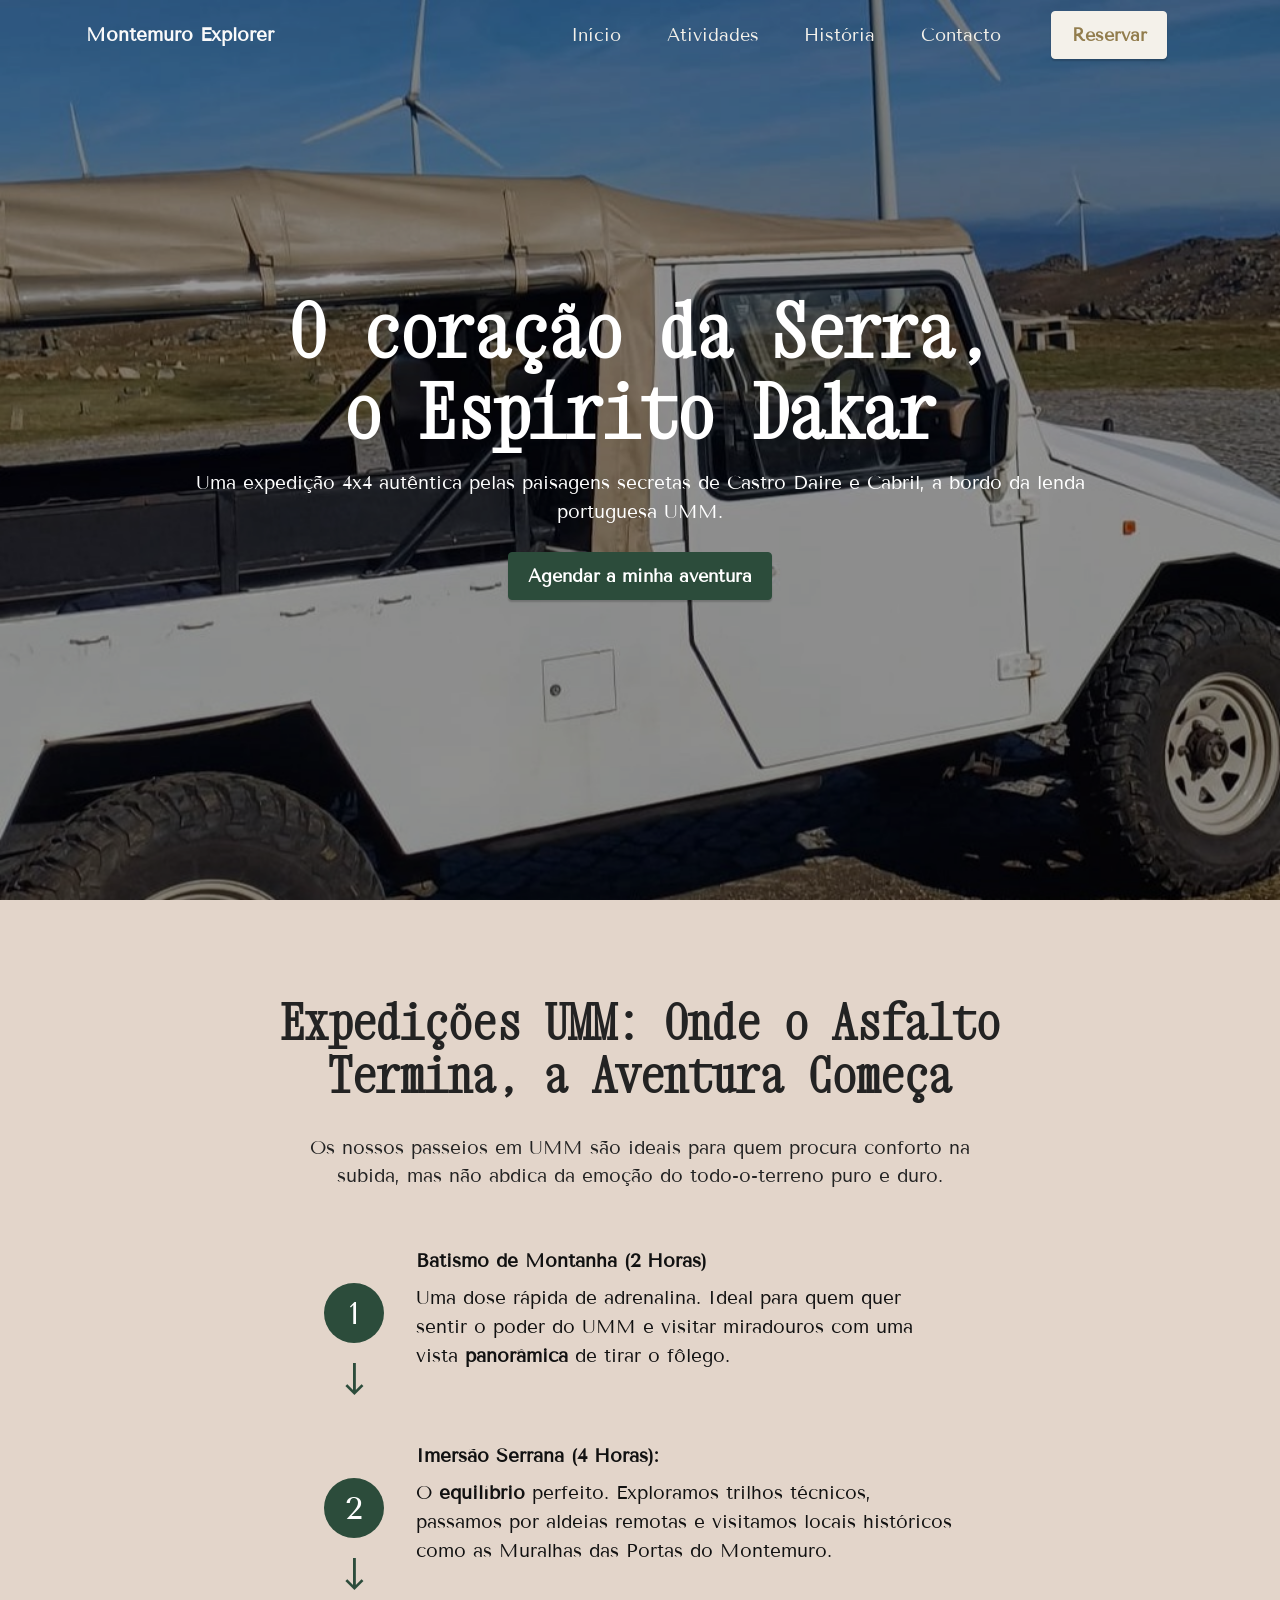
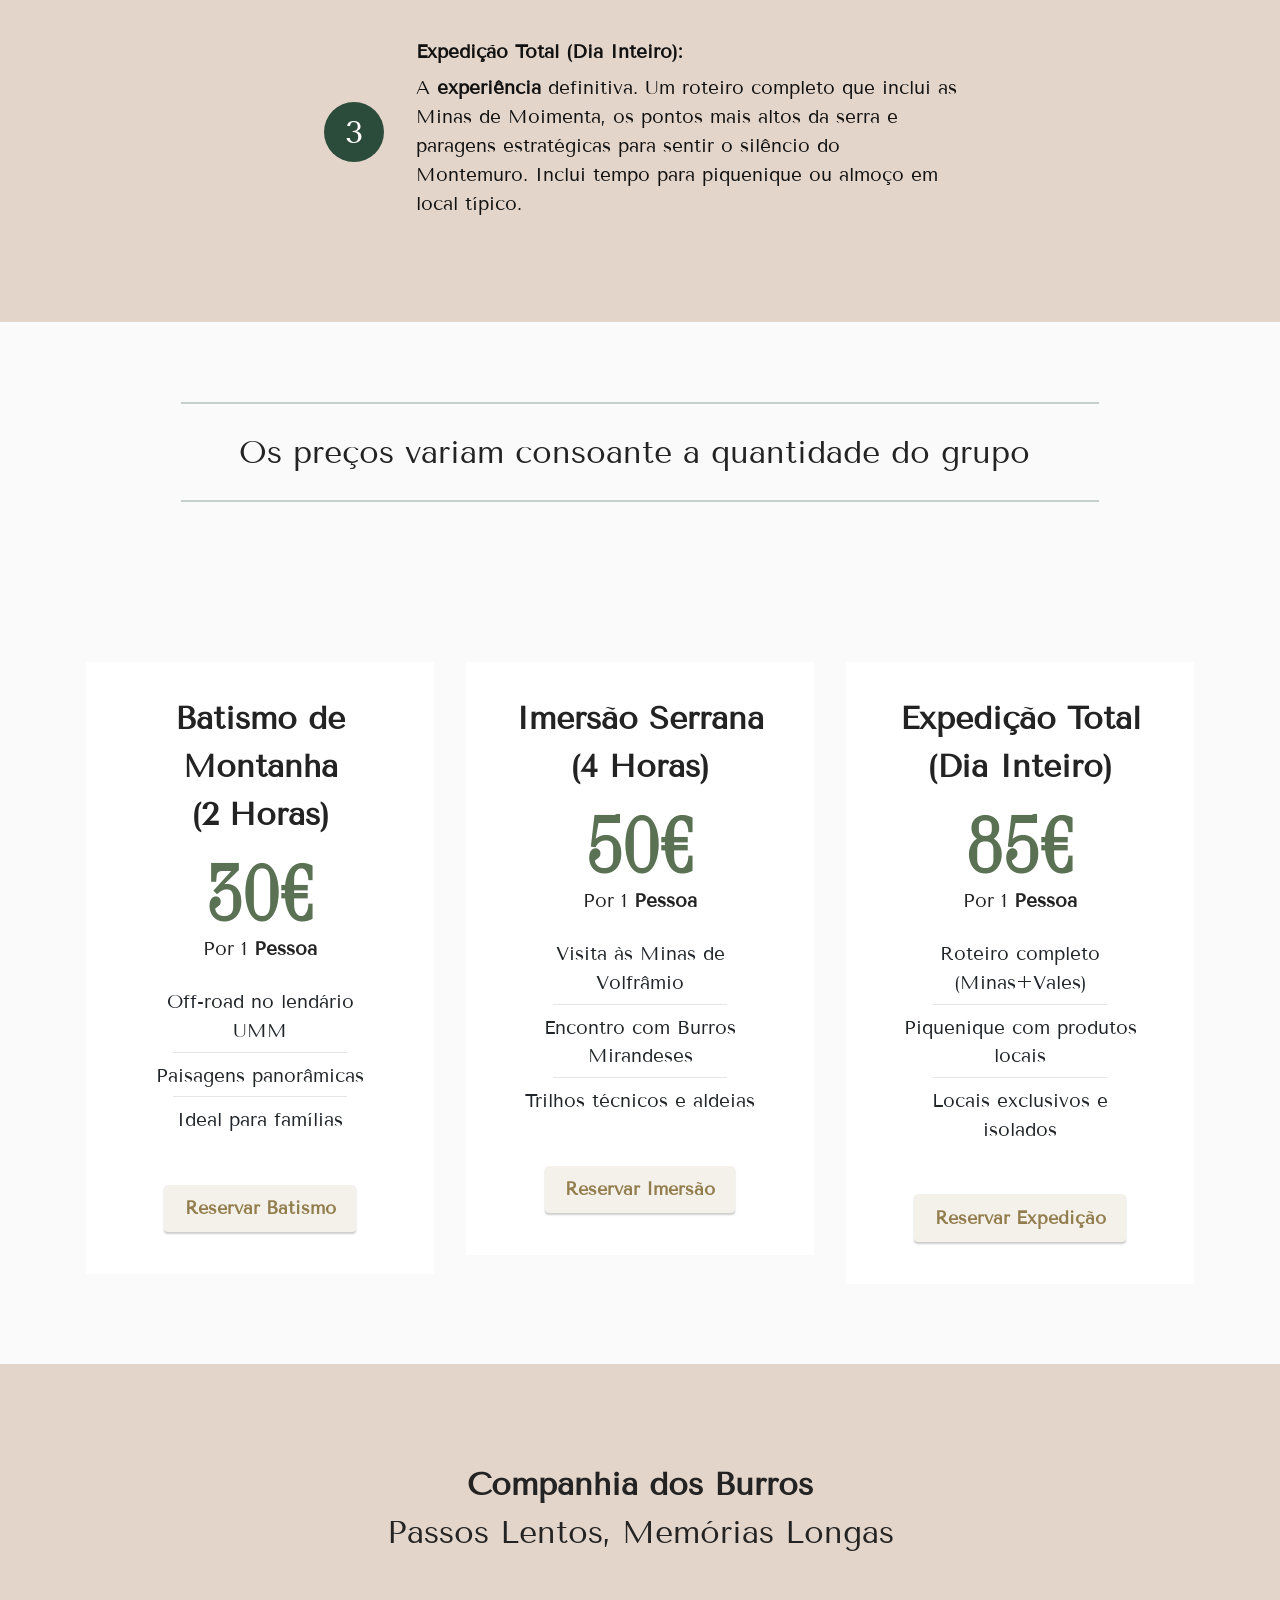
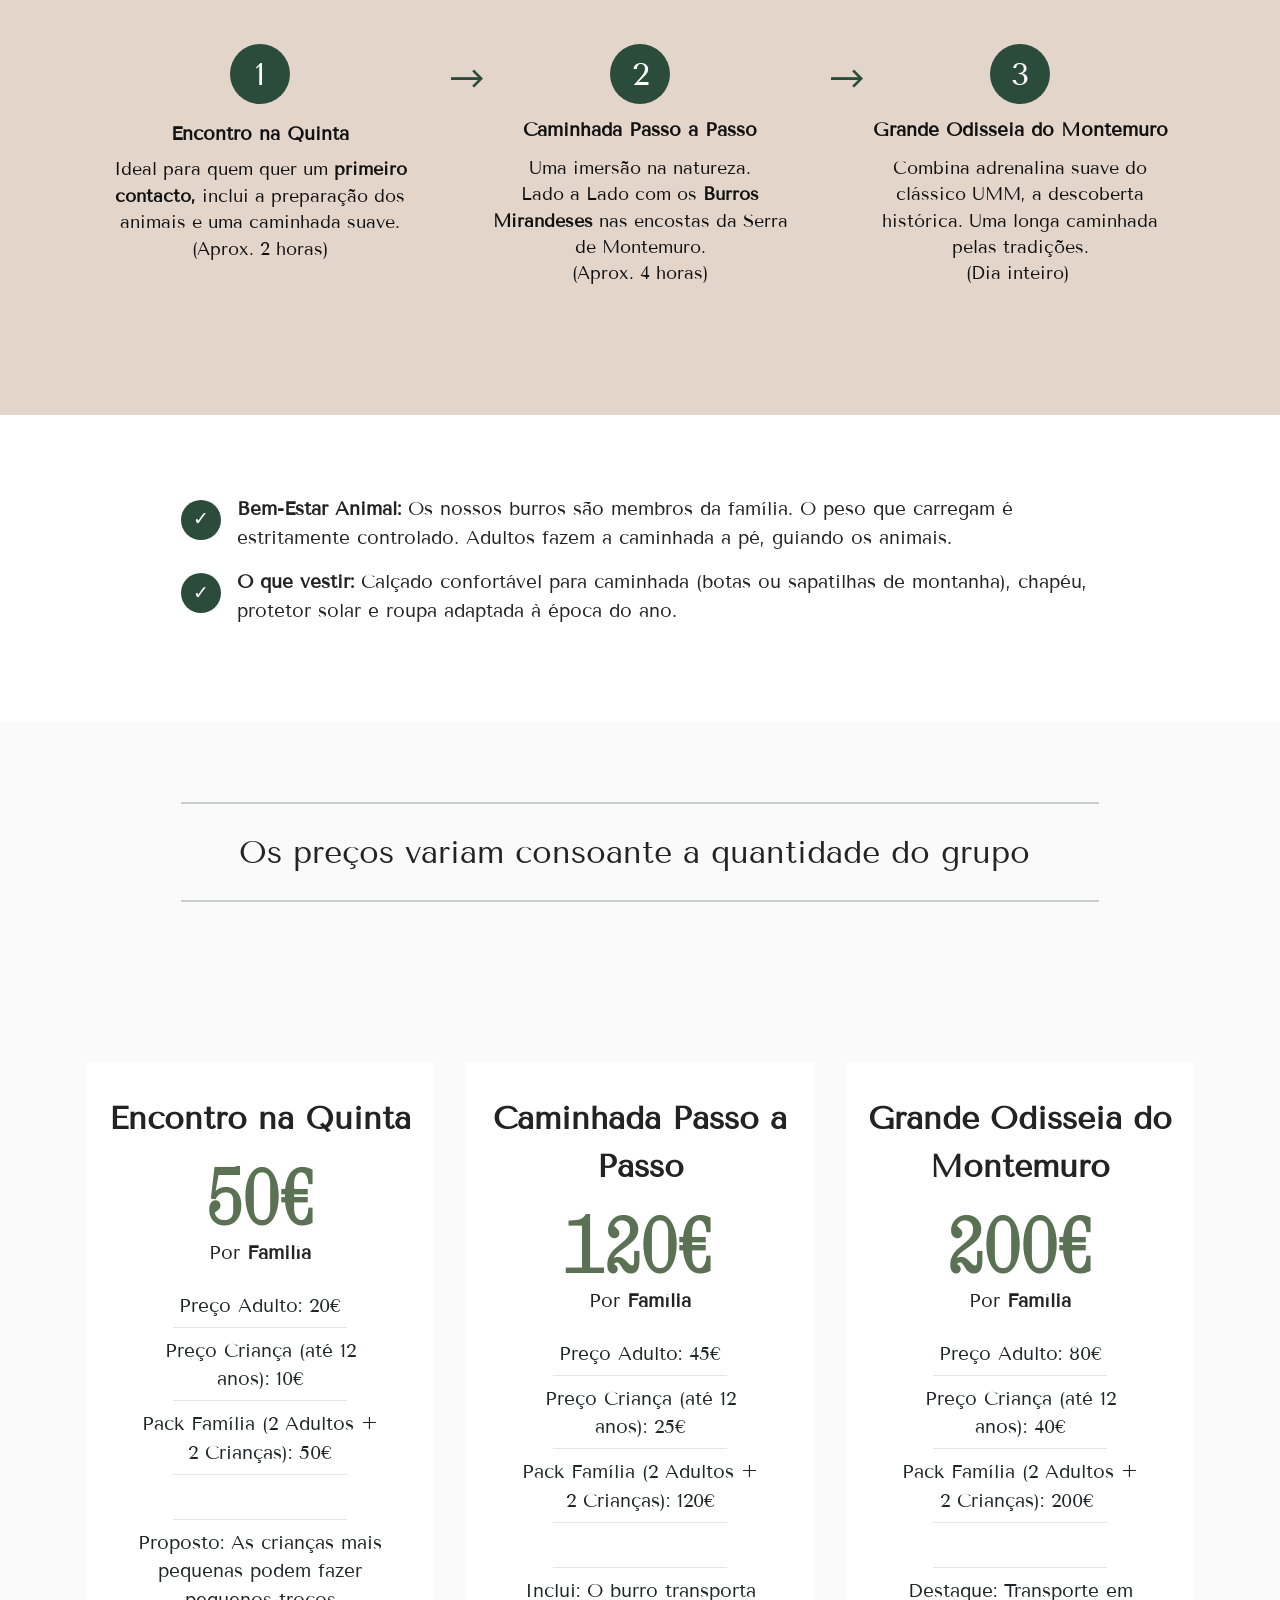
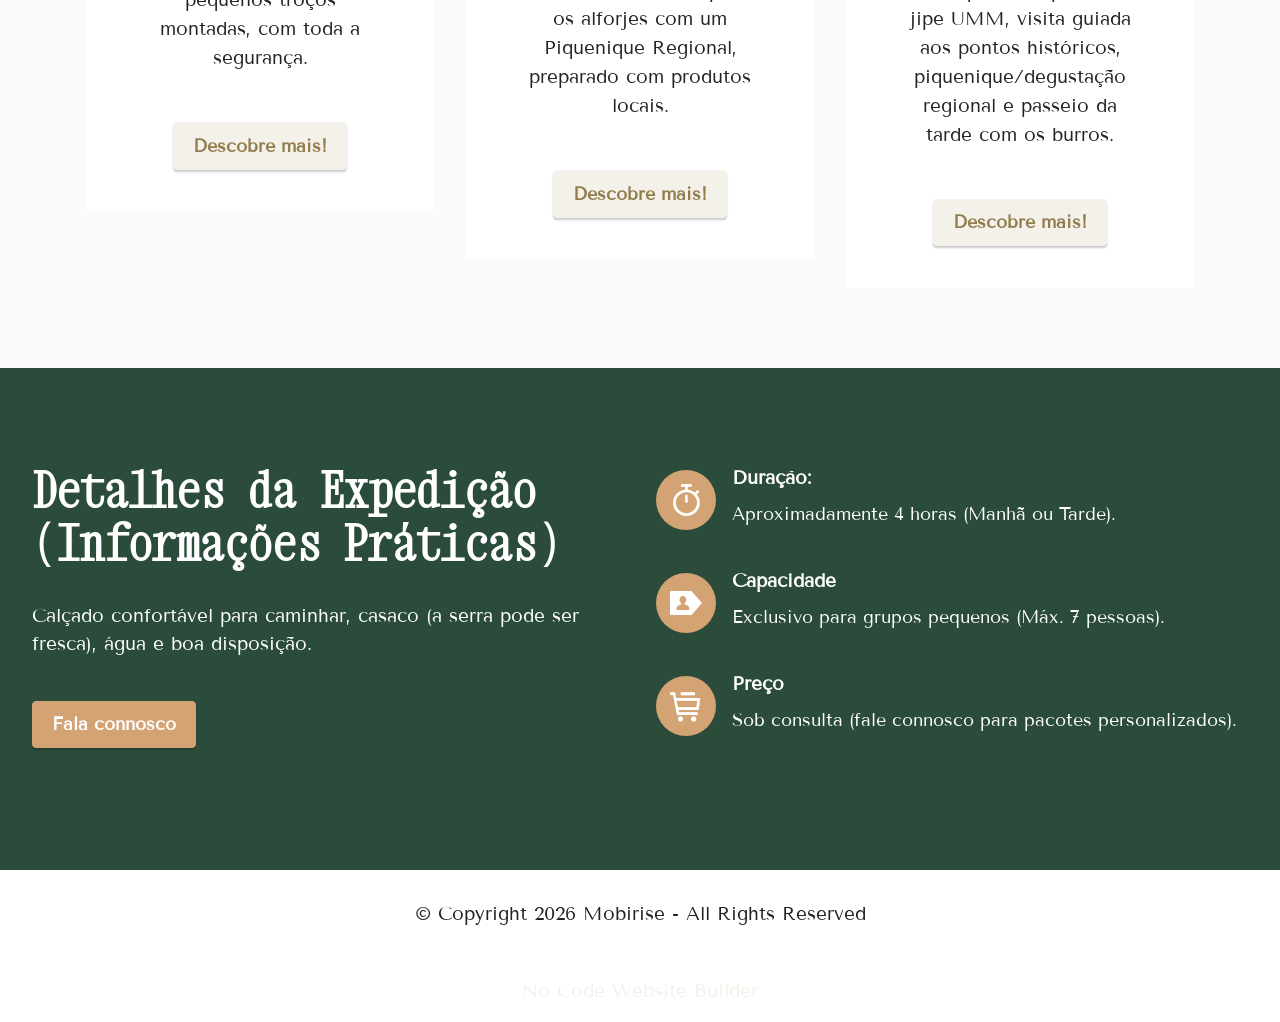
==== Atividades.html @ c0d43f0b "Add files via upload" ====
<!DOCTYPE html>
<html  >
<head>
  <!-- Site made with Mobirise Website Builder v6.1.12, https://mobirise.com -->
  <meta charset="UTF-8">
  <meta http-equiv="X-UA-Compatible" content="IE=edge">
  <meta name="generator" content="Mobirise v6.1.12, mobirise.com">
  <meta name="viewport" content="width=device-width, initial-scale=1, minimum-scale=1">
  <link rel="shortcut icon" href="assets/images/design20sem20nome201-96x96.png" type="image/x-icon">
  <meta name="description" content="">
  
  
  <title>Atividades</title>
  <link rel="stylesheet" href="assets/web/assets/mobirise-icons2/mobirise2.css">
  <link rel="stylesheet" href="assets/bootstrap/css/bootstrap.min.css">
  <link rel="stylesheet" href="assets/parallax/jarallax.css">
  <link rel="stylesheet" href="assets/dropdown/css/style.css">
  <link rel="stylesheet" href="assets/socicon/css/styles.css">
  <link rel="stylesheet" href="assets/theme/css/style.css">
  <link rel="preload" href="https://fonts.googleapis.com/css?family=Xanh+Mono:400,400i&display=swap" as="style" onload="this.onload=null;this.rel='stylesheet'">
  <noscript><link rel="stylesheet" href="https://fonts.googleapis.com/css?family=Xanh+Mono:400,400i&display=swap"></noscript>
  <link rel="preload" href="https://fonts.googleapis.com/css?family=Tenor+Sans:400&display=swap" as="style" onload="this.onload=null;this.rel='stylesheet'">
  <noscript><link rel="stylesheet" href="https://fonts.googleapis.com/css?family=Tenor+Sans:400&display=swap"></noscript>
  <link rel="preload" as="style" href="assets/mobirise/css/mbr-additional.css?v=WEpkL7"><link rel="stylesheet" href="assets/mobirise/css/mbr-additional.css?v=WEpkL7" type="text/css">

  
  
  
</head>
<body>
  
  <section data-bs-version="5.1" class="menu menu2 cid-vcQi6rrc1T" once="menu" id="menu2-c">
    
    <nav class="navbar navbar-dropdown navbar-expand-lg">
        <div class="container">
            <div class="navbar-brand">
                
                <span class="navbar-caption-wrap"><a class="navbar-caption text-white display-7" href="https://mobiri.se">Montemuro Explorer</a></span>
            </div>
            <button class="navbar-toggler" type="button" data-toggle="collapse" data-bs-toggle="collapse" data-target="#navbarSupportedContent" data-bs-target="#navbarSupportedContent" aria-controls="navbarNavAltMarkup" aria-expanded="false" aria-label="Toggle navigation">
                <div class="hamburger">
                    <span></span>
                    <span></span>
                    <span></span>
                    <span></span>
                </div>
            </button>
            <div class="collapse navbar-collapse" id="navbarSupportedContent">
                <ul class="navbar-nav nav-dropdown" data-app-modern-menu="true"><li class="nav-item"><a class="nav-link link text-primary display-4" href="Inicio.html">Início</a></li>
                    <li class="nav-item"><a class="nav-link link text-primary display-4" href="Atividades.html">Atividades</a></li>
                    <li class="nav-item"><a class="nav-link link text-primary display-4" href="Historia.html">História</a>
                    </li><li class="nav-item"><a class="nav-link link text-primary display-4" href="Contactos.html">Contacto</a></li></ul>
                
                <div class="navbar-buttons mbr-section-btn"><a class="btn btn-primary display-4" href="https://wa.me/351966424988">Reservar</a></div>
            </div>
        </div>
    </nav>
</section>

<section data-bs-version="5.1" class="header9 cid-vcQi6rNlke mbr-fullscreen mbr-parallax-background" id="header9-d">

    

    <div class="mbr-overlay" style="opacity: 0.4; background-color: rgb(0, 0, 0);"></div>

    <div class="text-center container-fluid">
        <div class="row justify-content-center">
            <div class="col-md-12 col-lg-9">
                <h1 class="mbr-section-title mbr-fonts-style mb-3 display-1"><strong>O coração da Serra, </strong><br><strong>o Espírito Dakar</strong></h1>
                <p class="mbr-text mbr-fonts-style display-7">
                    Uma expedição 4x4 autêntica pelas paisagens secretas de Castro Daire e Cabril, a bordo da lenda portuguesa UMM.</p>
                <div class="mbr-section-btn mt-3"><a class="btn btn-secondary display-4" href="https://wa.me/351966424988">Agendar a minha aventura</a></div>
            </div>
        </div>
    </div>
</section>

<section data-bs-version="5.1" class="features20 cid-vcQrCHiAGo" id="features20-10">

    

    
    
    <div class="container">
        <div class="row justify-content-center">
            <div class="col-md-12 col-lg-8">
                <div class="card-wrapper pb-4">
                    <div class="card-box align-center">
                        <h4 class="card-title mbr-fonts-style mb-4 display-2"><strong>Expedições UMM: Onde o Asfalto Termina, a Aventura Começa</strong></h4>
                        <p class="mbr-text mbr-fonts-style mb-4 display-7">
                            Os nossos passeios em UMM são ideais para quem procura conforto na subida, mas não abdica da emoção do todo-o-terreno puro e duro.</p>
                        
                    </div>
                </div>
            </div>
            <div class="col-12 col-md-7">
                <div class="item mbr-flex">
                    <div class="icon-box">
                        <span class="step-number mbr-fonts-style display-5">1</span>
                    </div>
                    <div class="text-box">
                        <h4 class="icon-title card-title mbr-black mbr-fonts-style display-7"><strong>Batismo de Montanha (2 Horas)</strong></h4>
                        <h5 class="icon-text mbr-black mbr-fonts-style display-7">Uma dose rápida de adrenalina. Ideal para quem quer sentir o poder do UMM e visitar miradouros com uma vista <strong>panorâmica </strong>de tirar o fôlego.</h5>
                    </div>
                </div>
                <div class="item mbr-flex">
                    <div class="icon-box">
                        <span class="step-number mbr-fonts-style display-5">2</span>
                    </div>
                    <div class="text-box">
                        <h4 class="icon-title card-title mbr-black mbr-fonts-style display-7"><strong>Imersão Serrana (4 Horas):</strong></h4>
                        <h5 class="icon-text mbr-black mbr-fonts-style display-7">O <strong>equilíbrio </strong>perfeito. Exploramos trilhos técnicos, passamos por aldeias remotas e visitamos locais históricos como as Muralhas das Portas do Montemuro.</h5>
                    </div>
                </div>
                <div class="item mbr-flex last">
                    <div class="icon-box">
                        <span class="step-number mbr-fonts-style display-5">3</span>
                    </div>
                    <div class="text-box">
                        <h4 class="icon-title card-title mbr-black mbr-fonts-style display-7"><strong>Expedição Total (Dia Inteiro):</strong></h4>
                        <h5 class="icon-text mbr-black mbr-fonts-style display-7">A <strong>experiência </strong>definitiva. Um roteiro completo que inclui as Minas de Moimenta, os pontos mais altos da serra e paragens estratégicas para sentir o silêncio do Montemuro. Inclui tempo para piquenique ou almoço em local típico.</h5>
                    </div>
                </div>
                
                
                
                
                
                
                
            </div>
        </div>
    </div>
</section>

<section data-bs-version="5.1" class="content6 cid-vcQuMvfE8l" id="content6-12">
    
    <div class="container">
        <div class="row justify-content-center">
            <div class="col-md-12 col-lg-10">
                <hr class="line">
                <p class="mbr-text align-center mbr-fonts-style my-4 display-5">Os preços variam consoante a quantidade do grupo&nbsp;<em><br></em></p>
                <hr class="line">
            </div>
        </div>
    </div>
</section>

<section data-bs-version="5.1" class="pricing2 cid-vcQtbp3xJG" id="pricing2-11">
    

    
    
    <div class="container">
        <div class="row justify-content-center">
            <div class="col-12 col-md-6 align-center col-lg-4">
                <div class="plan">
                    <div class="plan-header">
                        <h6 class="plan-title mbr-fonts-style mb-3 display-5"><strong>Batismo de Montanha </strong><br><strong>(2 Horas)</strong></h6>
                        <div class="plan-price">
                            <p class="price mbr-fonts-style m-0 display-1"><strong>30€</strong><br></p>
                            <p class="price-term mbr-fonts-style mb-3 display-7">Por 1&nbsp;<strong>Pessoa</strong></p>
                        </div>
                    </div>
                    <div class="plan-body">
                        <div class="plan-list mb-4">
                            <ul class="list-group mbr-fonts-style list-group-flush display-7">
                                <li class="list-group-item">Off-road no lendário UMM</li><li class="list-group-item">Paisagens panorâmicas</li><li class="list-group-item">Ideal para famílias</li>
                            </ul>
                        </div>
                        <div class="mbr-section-btn text-center"><a href="Contactos.html" class="btn btn-primary display-4">Reservar Batismo</a></div>
                    </div>
                </div>
            </div>
            <div class="col-12 col-md-6 align-center col-lg-4">
                <div class="plan">
                    <div class="plan-header">
                        <h6 class="plan-title mbr-fonts-style mb-3 display-5"><strong>Imersão Serrana </strong><br><strong>(4 Horas)</strong></h6>
                        <div class="plan-price">
                            <p class="price mbr-fonts-style m-0 display-1"><strong>50€</strong><br></p>
                            <p class="price-term mbr-fonts-style mb-3 display-7">Por 1&nbsp;<strong>Pessoa</strong></p>
                        </div>
                    </div>
                    <div class="plan-body">
                        <div class="plan-list mb-4">
                            <ul class="list-group mbr-fonts-style list-group-flush display-7">
                                <li class="list-group-item">Visita às Minas de Volfrâmio</li><li class="list-group-item">Encontro com Burros Mirandeses</li><li class="list-group-item">Trilhos técnicos e aldeias</li>
                            </ul>
                        </div>
                        <div class="mbr-section-btn text-center"><a href="Contactos.html" class="btn btn-primary display-4">Reservar Imersão</a></div>
                    </div>
                </div>
            </div>
            <div class="col-12 col-md-6 align-center col-lg-4">
                <div class="plan">
                    <div class="plan-header">
                        <h6 class="plan-title mbr-fonts-style mb-3 display-5"><strong>Expedição Total </strong><br><strong>(Dia Inteiro)</strong></h6>
                        <div class="plan-price">
                            <p class="price mbr-fonts-style m-0 display-1"><strong>85€</strong><br></p>
                            <p class="price-term mbr-fonts-style mb-3 display-7">Por 1&nbsp;<strong>Pessoa</strong></p>
                        </div>
                    </div>
                    <div class="plan-body">
                        <div class="plan-list mb-4">
                            <ul class="list-group mbr-fonts-style list-group-flush display-7">
                                <li class="list-group-item">Roteiro completo (Minas+Vales)</li><li class="list-group-item">Piquenique com produtos locais</li><li class="list-group-item">Locais exclusivos e isolados</li>
                            </ul>
                        </div>
                        <div class="mbr-section-btn text-center"><a href="Contactos.html" class="btn btn-primary display-4">Reservar Expedição</a></div>
                    </div>
                </div>
            </div>
            
        </div>
    </div>
</section>

<section data-bs-version="5.1" class="features24 cid-vcQxgvC5RB" id="features24-13">

    

    
    
    <div class="container">
        <div class="row justify-content-center">
            <div class="col-12">
                <div class="card-wrapper mb-4">
                    <div class="card-box align-center">
                        <h4 class="card-title mbr-fonts-style mb-4 display-5"><strong>Companhia dos Burros</strong><br>Passos Lentos, Memórias Longas</h4>
                        
                        
                    </div>
                </div>
            </div>
            <div class="col-12 col-md-6 col-lg-4">
                <div class="item first mbr-flex p-4">
                    <div class="icon-wrap w-100">
                        <div class="icon-box">
                            <span class="step-number mbr-fonts-style display-5">1</span>
                        </div>
                    </div>

                    <div class="text-box">
                        <h4 class="icon-title card-title mbr-black mbr-fonts-style display-7">
                            <strong>Encontro na Quinta</strong></h4>
                        <h5 class="mbr-text mbr-black mbr-fonts-style display-4">Ideal para quem quer um <strong>primeiro contacto,</strong> inclui a preparação dos animais e uma caminhada suave.<br>(Aprox. 2 horas)</h5>
                    </div>
                </div>
                <!-- <span mbr-icon class="mbr-iconfont mobi-mbri-devices mobi-mbri"></span> -->
            </div>
            <div class="col-12 col-md-6 col-lg-4">
                <div class="item mbr-flex p-4">
                    <div class="icon-wrap w-100">
                        <div class="icon-box">
                            <span class="step-number mbr-fonts-style display-5">2</span>
                        </div>
                    </div>
                    <div class="text-box">
                        <h4 class="icon-title card-title mbr-black mbr-fonts-style display-7"><p>
                            <strong>Caminhada Passo a Passo</strong></p></h4>
                        <h5 class="mbr-text mbr-black mbr-fonts-style display-4">Uma imersão na natureza. <br>Lado a Lado com os <strong>Burros Mirandeses</strong> nas encostas da Serra de Montemuro.<br>(Aprox. 4 horas)</h5>
                    </div>
                </div>
            </div>
            <div class="col-12 col-md-6 col-lg-4">
                <div class="item mbr-flex p-4">
                    <div class="icon-wrap w-100">
                        <div class="icon-box">
                            <span class="step-number mbr-fonts-style display-5">3</span>
                        </div>
                    </div>
                    <div class="text-box">
                        <h4 class="icon-title card-title mbr-black mbr-fonts-style display-7"><p><strong>Grande Odisseia do Montemuro</strong></p></h4>
                        <h5 class="mbr-text mbr-black mbr-fonts-style display-4">Combina adrenalina suave do clássico UMM, a descoberta histórica. Uma longa caminhada pelas tradições.<br>(Dia inteiro)&nbsp;</h5>
                    </div>
                </div>
            </div>
            
            
            
            
            
        </div>
    </div>
</section>

<section data-bs-version="5.1" class="content8 cid-vcQzb6BkYo" id="content8-14">
    
    <div class="container">
        <div class="row justify-content-center">
            <div class="counter-container col-md-12 col-lg-10">
                
                <div class="mbr-text mbr-fonts-style display-7">
                    <ul>
                        <li><strong style="font-size: 1.2rem;">Bem-Estar Animal: </strong><span style="font-size: 1.2rem;">Os nossos burros são membros da família. O peso que carregam é estritamente controlado. Adultos fazem a caminhada a pé, guiando os animais.</span><br></li><li><strong style="font-size: 1.2rem;">O que vestir: </strong><span style="font-size: 1.2rem;">Calçado confortável para caminhada (botas ou sapatilhas de montanha), chapéu, protetor solar e roupa adaptada à época do ano.</span></li></ul>
                </div>
            </div>
        </div>
    </div>
</section>

<section data-bs-version="5.1" class="content6 cid-vcQBN0Czgk" id="content6-16">
    
    <div class="container">
        <div class="row justify-content-center">
            <div class="col-md-12 col-lg-10">
                <hr class="line">
                <p class="mbr-text align-center mbr-fonts-style my-4 display-5">Os preços variam consoante a quantidade do grupo&nbsp;<em><br></em></p>
                <hr class="line">
            </div>
        </div>
    </div>
</section>

<section data-bs-version="5.1" class="pricing2 cid-vcQzC55HQr" id="pricing2-15">
    

    
    
    <div class="container">
        <div class="row justify-content-center">
            <div class="col-12 col-md-6 align-center col-lg-4">
                <div class="plan">
                    <div class="plan-header">
                        <h6 class="plan-title mbr-fonts-style mb-3 display-5"><strong>Encontro na Quinta</strong></h6>
                        <div class="plan-price">
                            <p class="price mbr-fonts-style m-0 display-1"><strong>50€</strong><br></p>
                            <p class="price-term mbr-fonts-style mb-3 display-7">Por <strong>Familía</strong></p>
                        </div>
                    </div>
                    <div class="plan-body">
                        <div class="plan-list mb-4">
                            <ul class="list-group mbr-fonts-style list-group-flush display-7">
                                <li class="list-group-item"><span style="background-color: transparent; font-size: 1.2rem;">Preço Adulto: 20€</span></li><li class="list-group-item"><span style="background-color: transparent; font-size: 1.2rem;">Preço Criança (até 12 anos): 10€</span></li><li class="list-group-item"><span style="background-color: transparent; font-size: 1.2rem;">Pack Família (2 Adultos + 2 Crianças): 50€</span></li><li class="list-group-item"><span style="background-color: transparent; font-size: 1.2rem;"><br></span></li><li class="list-group-item"><span style="background-color: transparent; font-size: 1.2rem;">Proposto: As crianças mais pequenas podem fazer pequenos troços montadas, com toda a segurança.</span></li>
                            </ul>
                        </div>
                        <div class="mbr-section-btn text-center"><a href="Contactos.html" class="btn btn-primary display-4">Descobre mais!</a></div>
                    </div>
                </div>
            </div>
            <div class="col-12 col-md-6 align-center col-lg-4">
                <div class="plan">
                    <div class="plan-header">
                        <h6 class="plan-title mbr-fonts-style mb-3 display-5"><strong>Caminhada Passo a Passo</strong></h6>
                        <div class="plan-price">
                            <p class="price mbr-fonts-style m-0 display-1"><strong>120€</strong><br></p>
                            <p class="price-term mbr-fonts-style mb-3 display-7">Por <strong>Família</strong></p>
                        </div>
                    </div>
                    <div class="plan-body">
                        <div class="plan-list mb-4">
                            <ul class="list-group mbr-fonts-style list-group-flush display-7">
                                <li class="list-group-item">Preço Adulto: 45€</li><li class="list-group-item">Preço Criança (até 12 anos): 25€</li><li class="list-group-item">Pack Família (2 Adultos + 2 Crianças): 120€</li><li class="list-group-item"><br></li><li class="list-group-item">Inclui: O burro transporta os alforjes com um Piquenique Regional, preparado com produtos locais.</li>
                            </ul>
                        </div>
                        <div class="mbr-section-btn text-center"><a href="Contactos.html" class="btn btn-primary display-4">Descobre mais!</a></div>
                    </div>
                </div>
            </div>
            <div class="col-12 col-md-6 align-center col-lg-4">
                <div class="plan">
                    <div class="plan-header">
                        <h6 class="plan-title mbr-fonts-style mb-3 display-5"><strong>Grande Odisseia do Montemuro</strong></h6>
                        <div class="plan-price">
                            <p class="price mbr-fonts-style m-0 display-1"><strong>200€</strong><br></p>
                            <p class="price-term mbr-fonts-style mb-3 display-7">Por <strong>Família</strong></p>
                        </div>
                    </div>
                    <div class="plan-body">
                        <div class="plan-list mb-4">
                            <ul class="list-group mbr-fonts-style list-group-flush display-7">
                                <li class="list-group-item">Preço Adulto: 80€</li><li class="list-group-item">Preço Criança (até 12 anos): 40€</li><li class="list-group-item">Pack Família (2 Adultos + 2 Crianças): 200€&nbsp;</li><li class="list-group-item"><br></li><li class="list-group-item">Destaque: Transporte em jipe UMM, visita guiada aos pontos históricos, piquenique/degustação regional e passeio da tarde com os burros.</li>
                            </ul>
                        </div>
                        <div class="mbr-section-btn text-center"><a href="Contactos.html" class="btn btn-primary display-4">Descobre mais!</a></div>
                    </div>
                </div>
            </div>
            
        </div>
    </div>
</section>

<section data-bs-version="5.1" class="features13 cid-vcQi6sqE4O" id="features13-g">

    

    
    
    <div class="container-fluid">
        <div class="row justify-content-center">
            <div class="col-12 col-lg-6">
                <div class="card-wrapper">
                    <div class="card-box align-left">
                        <h4 class="card-title mbr-fonts-style mb-4 display-2"><strong>Detalhes da Expedição (Informações Práticas)</strong></h4>
                        <p class="mbr-text mbr-fonts-style mb-4 display-7">
                            Calçado confortável para caminhar, casaco (a serra pode ser fresca), água e boa disposição.</p>
                        <div class="mbr-section-btn"><a class="btn btn-info display-4" href="https://wa.me/351966424988">Fala connosco</a></div>
                    </div>
                </div>
            </div>
            <div class="col-12 col-lg-6">
                <div class="item features-without-image active">
                    <div class="item-wrapper mbr-flex">
                        <div class="icon-box">
                            <span class="mbr-iconfont mobi-mbri-timer mobi-mbri"></span>
                        </div>
                        <div class="text-box">
                            <h4 class="icon-title mbr-black mbr-fonts-style display-7"><strong>Duração:&nbsp;</strong></h4>
                            <h5 class="icon-text mbr-black mbr-fonts-style display-4">Aproximadamente 4 horas (Manhã ou Tarde).</h5>
                        </div>
                    </div>
                </div>
                
                <div class="item features-without-image">
                    <div class="item-wrapper mbr-flex">
                        <div class="icon-box">
                            <span class="mbr-iconfont socicon-persona socicon"></span>
                        </div>
                        <div class="text-box">
                            <h4 class="icon-title mbr-black mbr-fonts-style display-7"><strong>Capacidade&nbsp;</strong></h4>
                            <h5 class="icon-text mbr-black mbr-fonts-style display-4">Exclusivo para grupos pequenos (Máx. 7 pessoas).</h5>
                        </div>
                    </div>
                </div><div class="item features-without-image">
                    <div class="item-wrapper mbr-flex">
                        <div class="icon-box">
                            <span class="mbr-iconfont mobi-mbri-cart-full mobi-mbri"></span>
                        </div>
                        <div class="text-box">
                            <h4 class="icon-title mbr-black mbr-fonts-style display-7">
                                <strong>Preço</strong>
                            </h4>
                            <h5 class="icon-text mbr-black mbr-fonts-style display-4">Sob consulta (fale connosco para pacotes personalizados).</h5>
                        </div>
                    </div>
                </div>
            </div>
        </div>
    </div>
</section>

<section data-bs-version="5.1" class="footer7 cid-vcQi6sUAxg" once="footers" id="footer7-i">

    

    

    <div class="container">
        <div class="row align-center mbr-white">
            <div class="col-12">
                <p class="mbr-text mb-0 mbr-fonts-style display-7">
                    © Copyright 2026 Mobirise - All Rights Reserved
                </p>
            </div>
        </div>
    </div>
</section><section class="display-7" style="padding: 0;align-items: center;justify-content: center;flex-wrap: wrap;    align-content: center;display: flex;position: relative;height: 4rem;"><a href="https://mobiri.se/" style="flex: 1 1;height: 4rem;position: absolute;width: 100%;z-index: 1;"><img alt="" style="height: 4rem;" src="[data-uri]"></a><p style="margin: 0;text-align: center;" class="display-7">&#8204;</p><a style="z-index:1" href="https://mobirise.com/builder/no-code-website-builder.html">No Code Website Builder</a></section><script src="assets/bootstrap/js/bootstrap.bundle.min.js"></script>  <script src="assets/parallax/jarallax.js"></script>  <script src="assets/smoothscroll/smooth-scroll.js"></script>  <script src="assets/ytplayer/index.js"></script>  <script src="assets/dropdown/js/navbar-dropdown.js"></script>  <script src="assets/theme/js/script.js"></script>  
  
  
</body>
</html>
---- assets/web/assets/mobirise-icons2/mobirise2.css ----
@font-face {
  font-family: 'Moririse2';
  font-display: swap;
  src:  url('mobirise2.eot?f2bix4');
  src:  url('mobirise2.eot?f2bix4#iefix') format('embedded-opentype'),
    url('mobirise2.woff2?f2bix4') format('woff2'),
    url('mobirise2.woff?f2bix4') format('woff'),
    url('mobirise2.ttf?f2bix4') format('truetype'),
    url('mobirise2.svg?f2bix4#mobirise2') format('svg');
  font-weight: normal;
  font-style: normal;
}

[class^="mobi-"], [class*=" mobi-"] {
  /* use !important to prevent issues with browser extensions that change fonts */
  font-family: 'Moririse2' !important;
  speak: none;
  font-style: normal;
  font-weight: normal;
  font-variant: normal;
  text-transform: none;
  line-height: 1;

  /* Better Font Rendering =========== */
  -webkit-font-smoothing: antialiased;
  -moz-osx-font-smoothing: grayscale;
}

.mobi-mbri-add-submenu:before {
  content: "\e900";
}
.mobi-mbri-alert:before {
  content: "\e901";
}
.mobi-mbri-align-center:before {
  content: "\e902";
}
.mobi-mbri-align-justify:before {
  content: "\e903";
}
.mobi-mbri-align-left:before {
  content: "\e904";
}
.mobi-mbri-align-right:before {
  content: "\e905";
}
.mobi-mbri-android:before {
  content: "\e906";
}
.mobi-mbri-apple:before {
  content: "\e907";
}
.mobi-mbri-arrow-down:before {
  content: "\e908";
}
.mobi-mbri-arrow-next:before {
  content: "\e909";
}
.mobi-mbri-arrow-prev:before {
  content: "\e90a";
}
.mobi-mbri-arrow-up:before {
  content: "\e90b";
}
.mobi-mbri-bold:before {
  content: "\e90c";
}
.mobi-mbri-bookmark:before {
  content: "\e90d";
}
.mobi-mbri-bootstrap:before {
  content: "\e90e";
}
.mobi-mbri-briefcase:before {
  content: "\e90f";
}
.mobi-mbri-browse:before {
  content: "\e910";
}
.mobi-mbri-bulleted-list:before {
  content: "\e911";
}
.mobi-mbri-calendar:before {
  content: "\e912";
}
.mobi-mbri-camera:before {
  content: "\e913";
}
.mobi-mbri-cart-add:before {
  content: "\e914";
}
.mobi-mbri-cart-full:before {
  content: "\e915";
}
.mobi-mbri-cash:before {
  content: "\e916";
}
.mobi-mbri-change-style:before {
  content: "\e917";
}
.mobi-mbri-chat:before {
  content: "\e918";
}
.mobi-mbri-clock:before {
  content: "\e919";
}
.mobi-mbri-close:before {
  content: "\e91a";
}
.mobi-mbri-cloud:before {
  content: "\e91b";
}
.mobi-mbri-code:before {
  content: "\e91c";
}
.mobi-mbri-contact-form:before {
  content: "\e91d";
}
.mobi-mbri-credit-card:before {
  content: "\e91e";
}
.mobi-mbri-cursor-click:before {
  content: "\e91f";
}
.mobi-mbri-cust-feedback:before {
  content: "\e920";
}
.mobi-mbri-database:before {
  content: "\e921";
}
.mobi-mbri-delivery:before {
  content: "\e922";
}
.mobi-mbri-desktop:before {
  content: "\e923";
}
.mobi-mbri-devices:before {
  content: "\e924";
}
.mobi-mbri-down:before {
  content: "\e925";
}
.mobi-mbri-download-2:before {
  content: "\e926";
}
.mobi-mbri-download:before {
  content: "\e927";
}
.mobi-mbri-drag-n-drop-2:before {
  content: "\e928";
}
.mobi-mbri-drag-n-drop:before {
  content: "\e929";
}
.mobi-mbri-edit-2:before {
  content: "\e92a";
}
.mobi-mbri-edit:before {
  content: "\e92b";
}
.mobi-mbri-error:before {
  content: "\e92c";
}
.mobi-mbri-extension:before {
  content: "\e92d";
}
.mobi-mbri-features:before {
  content: "\e92e";
}
.mobi-mbri-file:before {
  content: "\e92f";
}
.mobi-mbri-flag:before {
  content: "\e930";
}
.mobi-mbri-folder:before {
  content: "\e931";
}
.mobi-mbri-gift:before {
  content: "\e932";
}
.mobi-mbri-github:before {
  content: "\e933";
}
.mobi-mbri-globe-2:before {
  content: "\e934";
}
.mobi-mbri-globe:before {
  content: "\e935";
}
.mobi-mbri-growing-chart:before {
  content: "\e936";
}
.mobi-mbri-hearth:before {
  content: "\e937";
}
.mobi-mbri-help:before {
  content: "\e938";
}
.mobi-mbri-home:before {
  content: "\e939";
}
.mobi-mbri-hot-cup:before {
  content: "\e93a";
}
.mobi-mbri-idea:before {
  content: "\e93b";
}
.mobi-mbri-image-gallery:before {
  content: "\e93c";
}
.mobi-mbri-image-slider:before {
  content: "\e93d";
}
.mobi-mbri-info:before {
  content: "\e93e";
}
.mobi-mbri-italic:before {
  content: "\e93f";
}
.mobi-mbri-key:before {
  content: "\e940";
}
.mobi-mbri-laptop:before {
  content: "\e941";
}
.mobi-mbri-layers:before {
  content: "\e942";
}
.mobi-mbri-left-right:before {
  content: "\e943";
}
.mobi-mbri-left:before {
  content: "\e944";
}
.mobi-mbri-letter:before {
  content: "\e945";
}
.mobi-mbri-like:before {
  content: "\e946";
}
.mobi-mbri-link:before {
  content: "\e947";
}
.mobi-mbri-lock:before {
  content: "\e948";
}
.mobi-mbri-login:before {
  content: "\e949";
}
.mobi-mbri-logout:before {
  content: "\e94a";
}
.mobi-mbri-magic-stick:before {
  content: "\e94b";
}
.mobi-mbri-map-pin:before {
  content: "\e94c";
}
.mobi-mbri-menu:before {
  content: "\e94d";
}
.mobi-mbri-mobile-2:before {
  content: "\e94e";
}
.mobi-mbri-mobile-horizontal:before {
  content: "\e94f";
}
.mobi-mbri-mobile:before {
  content: "\e950";
}
.mobi-mbri-mobirise:before {
  content: "\e951";
}
.mobi-mbri-more-horizontal:before {
  content: "\e952";
}
.mobi-mbri-more-vertical:before {
  content: "\e953";
}
.mobi-mbri-music:before {
  content: "\e954";
}
.mobi-mbri-new-file:before {
  content: "\e955";
}
.mobi-mbri-numbered-list:before {
  content: "\e956";
}
.mobi-mbri-opened-folder:before {
  content: "\e957";
}
.mobi-mbri-pages:before {
  content: "\e958";
}
.mobi-mbri-paper-plane:before {
  content: "\e959";
}
.mobi-mbri-paperclip:before {
  content: "\e95a";
}
.mobi-mbri-phone:before {
  content: "\e95b";
}
.mobi-mbri-photo:before {
  content: "\e95c";
}
.mobi-mbri-photos:before {
  content: "\e95d";
}
.mobi-mbri-pin:before {
  content: "\e95e";
}
.mobi-mbri-play:before {
  content: "\e95f";
}
.mobi-mbri-plus:before {
  content: "\e960";
}
.mobi-mbri-preview:before {
  content: "\e961";
}
.mobi-mbri-print:before {
  content: "\e962";
}
.mobi-mbri-protect:before {
  content: "\e963";
}
.mobi-mbri-question:before {
  content: "\e964";
}
.mobi-mbri-quote-left:before {
  content: "\e965";
}
.mobi-mbri-quote-right:before {
  content: "\e966";
}
.mobi-mbri-redo:before {
  content: "\e967";
}
.mobi-mbri-refresh:before {
  content: "\e968";
}
.mobi-mbri-responsive-2:before {
  content: "\e969";
}
.mobi-mbri-responsive:before {
  content: "\e96a";
}
.mobi-mbri-right:before {
  content: "\e96b";
}
.mobi-mbri-rocket:before {
  content: "\e96c";
}
.mobi-mbri-sad-face:before {
  content: "\e96d";
}
.mobi-mbri-sale:before {
  content: "\e96e";
}
.mobi-mbri-save:before {
  content: "\e96f";
}
.mobi-mbri-search:before {
  content: "\e970";
}
.mobi-mbri-setting-2:before {
  content: "\e971";
}
.mobi-mbri-setting-3:before {
  content: "\e972";
}
.mobi-mbri-setting:before {
  content: "\e973";
}
.mobi-mbri-share:before {
  content: "\e974";
}
.mobi-mbri-shopping-bag:before {
  content: "\e975";
}
.mobi-mbri-shopping-basket:before {
  content: "\e976";
}
.mobi-mbri-shopping-cart:before {
  content: "\e977";
}
.mobi-mbri-sites:before {
  content: "\e978";
}
.mobi-mbri-smile-face:before {
  content: "\e979";
}
.mobi-mbri-speed:before {
  content: "\e97a";
}
.mobi-mbri-star:before {
  content: "\e97b";
}
.mobi-mbri-success:before {
  content: "\e97c";
}
.mobi-mbri-sun:before {
  content: "\e97d";
}
.mobi-mbri-sun2:before {
  content: "\e97e";
}
.mobi-mbri-tablet-vertical:before {
  content: "\e97f";
}
.mobi-mbri-tablet:before {
  content: "\e980";
}
.mobi-mbri-target:before {
  content: "\e981";
}
.mobi-mbri-timer:before {
  content: "\e982";
}
.mobi-mbri-to-ftp:before {
  content: "\e983";
}
.mobi-mbri-to-local-drive:before {
  content: "\e984";
}
.mobi-mbri-touch-swipe:before {
  content: "\e985";
}
.mobi-mbri-touch:before {
  content: "\e986";
}
.mobi-mbri-trash:before {
  content: "\e987";
}
.mobi-mbri-underline:before {
  content: "\e988";
}
.mobi-mbri-undo:before {
  content: "\e989";
}
.mobi-mbri-unlink:before {
  content: "\e98a";
}
.mobi-mbri-unlock:before {
  content: "\e98b";
}
.mobi-mbri-up-down:before {
  content: "\e98c";
}
.mobi-mbri-up:before {
  content: "\e98d";
}
.mobi-mbri-update:before {
  content: "\e98e";
}
.mobi-mbri-upload-2:before {
  content: "\e98f";
}
.mobi-mbri-upload:before {
  content: "\e990";
}
.mobi-mbri-user-2:before {
  content: "\e991";
}
.mobi-mbri-user:before {
  content: "\e992";
}
.mobi-mbri-users:before {
  content: "\e993";
}
.mobi-mbri-video-play:before {
  content: "\e994";
}
.mobi-mbri-video:before {
  content: "\e995";
}
.mobi-mbri-watch:before {
  content: "\e996";
}
.mobi-mbri-website-theme-2:before {
  content: "\e997";
}
.mobi-mbri-website-theme:before {
  content: "\e998";
}
.mobi-mbri-wifi:before {
  content: "\e999";
}
.mobi-mbri-windows:before {
  content: "\e99a";
}
.mobi-mbri-zoom-in:before {
  content: "\e99b";
}
.mobi-mbri-zoom-out:before {
  content: "\e99c";
}
---- assets/parallax/jarallax.css ----
.jarallax {
    position: relative;
    z-index: 0;
}
.jarallax > .jarallax-img {
    position: absolute;
    object-fit: cover;
    /* support for plugin https://github.com/bfred-it/object-fit-images */
    font-family: 'object-fit: cover;';
    top: 0;
    left: 0;
    width: 100%;
    height: 100%;
    z-index: -1;
}
---- assets/dropdown/css/style.css ----
.navbar-dropdown {
  left: 0;
  padding: 0;
  position: absolute;
  right: 0;
  top: 0;
  transition: all 0.45s ease;
  z-index: 1030;
  background: #282828; }
  .navbar-dropdown .navbar-logo {
    margin-right: 0.8rem;
    transition: margin 0.3s ease-in-out;
    vertical-align: middle; }
    .navbar-dropdown .navbar-logo img {
      height: 3.125rem;
      transition: all 0.3s ease-in-out; }
    .navbar-dropdown .navbar-logo.mbr-iconfont {
      font-size: 3.125rem;
      line-height: 3.125rem; }
  .navbar-dropdown .navbar-caption {
    font-weight: 700;
    white-space: normal;
    vertical-align: -4px;
    line-height: 3.125rem !important; }
    .navbar-dropdown .navbar-caption, .navbar-dropdown .navbar-caption:hover {
      color: inherit;
      text-decoration: none; }
  .navbar-dropdown .mbr-iconfont + .navbar-caption {
    vertical-align: -1px; }
  .navbar-dropdown.navbar-fixed-top {
    position: fixed; }
  .navbar-dropdown .navbar-brand span {
    vertical-align: -4px; }
  .navbar-dropdown.bg-color.transparent {
    background: none; }
  .navbar-dropdown.navbar-short .navbar-brand {
    padding: 0.625rem 0; }
    .navbar-dropdown.navbar-short .navbar-brand span {
      vertical-align: -1px; }
  .navbar-dropdown.navbar-short .navbar-caption {
    line-height: 2.375rem !important;
    vertical-align: -2px; }
  .navbar-dropdown.navbar-short .navbar-logo {
    margin-right: 0.5rem; }
    .navbar-dropdown.navbar-short .navbar-logo img {
      height: 2.375rem; }
    .navbar-dropdown.navbar-short .navbar-logo.mbr-iconfont {
      font-size: 2.375rem;
      line-height: 2.375rem; }
  .navbar-dropdown.navbar-short .mbr-table-cell {
    height: 3.625rem; }
  .navbar-dropdown .navbar-close {
    left: 0.6875rem;
    position: fixed;
    top: 0.75rem;
    z-index: 1000; }
  .navbar-dropdown .hamburger-icon {
    content: "";
    display: inline-block;
    vertical-align: middle;
    width: 16px;
    -webkit-box-shadow: 0 -6px 0 1px #282828,0 0 0 1px #282828,0 6px 0 1px #282828;
    -moz-box-shadow: 0 -6px 0 1px #282828,0 0 0 1px #282828,0 6px 0 1px #282828;
    box-shadow: 0 -6px 0 1px #282828,0 0 0 1px #282828,0 6px 0 1px #282828; }

.dropdown-menu .dropdown-toggle[data-toggle="dropdown-submenu"]::after {
  border-bottom: 0.35em solid transparent;
  border-left: 0.35em solid;
  border-right: 0;
  border-top: 0.35em solid transparent;
  margin-left: 0.3rem; }

.dropdown-menu .dropdown-item:focus {
  outline: 0; }

.nav-dropdown {
  font-size: 0.75rem;
  font-weight: 500;
  height: auto !important; }
  .nav-dropdown .nav-btn {
    padding-left: 1rem; }
  .nav-dropdown .link {
    margin: .667em 1.667em;
    font-weight: 500;
    padding: 0;
    transition: color .2s ease-in-out; }
    .nav-dropdown .link.dropdown-toggle {
      margin-right: 2.583em; }
      .nav-dropdown .link.dropdown-toggle::after {
        margin-left: .25rem;
        border-top: 0.35em solid;
        border-right: 0.35em solid transparent;
        border-left: 0.35em solid transparent;
        border-bottom: 0; }
      .nav-dropdown .link.dropdown-toggle[aria-expanded="true"] {
        margin: 0;
        padding: 0.667em 3.263em  0.667em 1.667em; }
  .nav-dropdown .link::after,
  .nav-dropdown .dropdown-item::after {
    color: inherit; }
  .nav-dropdown .btn {
    font-size: 0.75rem;
    font-weight: 700;
    letter-spacing: 0;
    margin-bottom: 0;
    padding-left: 1.25rem;
    padding-right: 1.25rem; }
  .nav-dropdown .dropdown-menu {
    border-radius: 0;
    border: 0;
    left: 0;
    margin: 0;
    padding-bottom: 1.25rem;
    padding-top: 1.25rem;
    position: relative; }
  .nav-dropdown .dropdown-submenu {
    margin-left: 0.125rem;
    top: 0; }
  .nav-dropdown .dropdown-item {
    font-weight: 500;
    line-height: 2;
    padding: 0.3846em 4.615em 0.3846em 1.5385em;
    position: relative;
    transition: color .2s ease-in-out, background-color .2s ease-in-out; }
    .nav-dropdown .dropdown-item::after {
      margin-top: -0.3077em;
      position: absolute;
      right: 1.1538em;
      top: 50%; }
    .nav-dropdown .dropdown-item:focus, .nav-dropdown .dropdown-item:hover {
      background: none; }

@media (max-width: 767px) {
  .nav-dropdown.navbar-toggleable-sm {
    bottom: 0;
    display: none;
    left: 0;
    overflow-x: hidden;
    position: fixed;
    top: 0;
    transform: translateX(-100%);
    -ms-transform: translateX(-100%);
    -webkit-transform: translateX(-100%);
    width: 18.75rem;
    z-index: 999; } }
.nav-dropdown.navbar-toggleable-xl {
  bottom: 0;
  display: none;
  left: 0;
  overflow-x: hidden;
  position: fixed;
  top: 0;
  transform: translateX(-100%);
  -ms-transform: translateX(-100%);
  -webkit-transform: translateX(-100%);
  width: 18.75rem;
  z-index: 999; }

.nav-dropdown-sm {
  display: block !important;
  overflow-x: hidden;
  overflow: auto;
  padding-top: 3.875rem; }
  .nav-dropdown-sm::after {
    content: "";
    display: block;
    height: 3rem;
    width: 100%; }
  .nav-dropdown-sm.collapse.in ~ .navbar-close {
    display: block !important; }
  .nav-dropdown-sm.collapsing, .nav-dropdown-sm.collapse.in {
    transform: translateX(0);
    -ms-transform: translateX(0);
    -webkit-transform: translateX(0);
    transition: all 0.25s ease-out;
    -webkit-transition: all 0.25s ease-out;
    background: #282828; }
  .nav-dropdown-sm.collapsing[aria-expanded="false"] {
    transform: translateX(-100%);
    -ms-transform: translateX(-100%);
    -webkit-transform: translateX(-100%); }
  .nav-dropdown-sm .nav-item {
    display: block;
    margin-left: 0 !important;
    padding-left: 0; }
  .nav-dropdown-sm .link,
  .nav-dropdown-sm .dropdown-item {
    border-top: 1px dotted rgba(255, 255, 255, 0.1);
    font-size: 0.8125rem;
    line-height: 1.6;
    margin: 0 !important;
    padding: 0.875rem 2.4rem 0.875rem 1.5625rem !important;
    position: relative;
    white-space: normal; }
    .nav-dropdown-sm .link:focus, .nav-dropdown-sm .link:hover,
    .nav-dropdown-sm .dropdown-item:focus,
    .nav-dropdown-sm .dropdown-item:hover {
      background: rgba(0, 0, 0, 0.2) !important;
      color: #c0a375; }
  .nav-dropdown-sm .nav-btn {
    position: relative;
    padding: 1.5625rem 1.5625rem 0 1.5625rem; }
    .nav-dropdown-sm .nav-btn::before {
      border-top: 1px dotted rgba(255, 255, 255, 0.1);
      content: "";
      left: 0;
      position: absolute;
      top: 0;
      width: 100%; }
    .nav-dropdown-sm .nav-btn + .nav-btn {
      padding-top: 0.625rem; }
      .nav-dropdown-sm .nav-btn + .nav-btn::before {
        display: none; }
  .nav-dropdown-sm .btn {
    padding: 0.625rem 0; }
  .nav-dropdown-sm .dropdown-toggle[data-toggle="dropdown-submenu"]::after {
    margin-left: .25rem;
    border-top: 0.35em solid;
    border-right: 0.35em solid transparent;
    border-left: 0.35em solid transparent;
    border-bottom: 0; }
  .nav-dropdown-sm .dropdown-toggle[data-toggle="dropdown-submenu"][aria-expanded="true"]::after {
    border-top: 0;
    border-right: 0.35em solid transparent;
    border-left: 0.35em solid transparent;
    border-bottom: 0.35em solid; }
  .nav-dropdown-sm .dropdown-menu {
    margin: 0;
    padding: 0;
    position: relative;
    top: 0;
    left: 0;
    width: 100%;
    border: 0;
    float: none;
    border-radius: 0;
    background: none; }
  .nav-dropdown-sm .dropdown-submenu {
    left: 100%;
    margin-left: 0.125rem;
    margin-top: -1.25rem;
    top: 0; }

.navbar-toggleable-sm .nav-dropdown .dropdown-menu {
  position: absolute; }

.navbar-toggleable-sm .nav-dropdown .dropdown-submenu {
  left: 100%;
  margin-left: 0.125rem;
  margin-top: -1.25rem;
  top: 0; }

.navbar-toggleable-sm.opened .nav-dropdown .dropdown-menu {
  position: relative; }

.navbar-toggleable-sm.opened .nav-dropdown .dropdown-submenu {
  left: 0;
  margin-left: 00rem;
  margin-top: 0rem;
  top: 0; }

.is-builder .nav-dropdown.collapsing {
  transition: none !important; }
---- assets/socicon/css/styles.css ----
@charset "UTF-8";

@font-face {
  font-family: 'Socicon';
  src:  url('../fonts/socicon.eot');
  src:  url('../fonts/socicon.eot?#iefix') format('embedded-opentype'),
    url('../fonts/socicon.woff2') format('woff2'),
    url('../fonts/socicon.ttf') format('truetype'),
    url('../fonts/socicon.woff') format('woff'),
    url('../fonts/socicon.svg#socicon') format('svg');
  font-weight: normal;
  font-style: normal;
  font-display: swap;
}

[data-icon]:before {
  font-family: "socicon" !important;
  content: attr(data-icon);
  font-style: normal !important;
  font-weight: normal !important;
  font-variant: normal !important;
  text-transform: none !important;
  speak: none;
  line-height: 1;
  -webkit-font-smoothing: antialiased;
  -moz-osx-font-smoothing: grayscale;
}

[class^="socicon-"], [class*=" socicon-"] {
  /* use !important to prevent issues with browser extensions that change fonts */
  font-family: 'Socicon' !important;
  speak: none;
  font-style: normal;
  font-weight: normal;
  font-variant: normal;
  text-transform: none;
  line-height: 1;

  /* Better Font Rendering =========== */
  -webkit-font-smoothing: antialiased;
  -moz-osx-font-smoothing: grayscale;
}

.socicon-500px:before {
  content: "\e000";
}
.socicon-8tracks:before {
  content: "\e001";
}
.socicon-airbnb:before {
  content: "\e002";
}
.socicon-alliance:before {
  content: "\e003";
}
.socicon-amazon:before {
  content: "\e004";
}
.socicon-amplement:before {
  content: "\e005";
}
.socicon-android:before {
  content: "\e006";
}
.socicon-angellist:before {
  content: "\e007";
}
.socicon-apple:before {
  content: "\e008";
}
.socicon-appnet:before {
  content: "\e009";
}
.socicon-baidu:before {
  content: "\e00a";
}
.socicon-bandcamp:before {
  content: "\e00b";
}
.socicon-battlenet:before {
  content: "\e00c";
}
.socicon-mixer:before {
  content: "\e00d";
}
.socicon-bebee:before {
  content: "\e00e";
}
.socicon-bebo:before {
  content: "\e00f";
}
.socicon-behance:before {
  content: "\e010";
}
.socicon-blizzard:before {
  content: "\e011";
}
.socicon-blogger:before {
  content: "\e012";
}
.socicon-buffer:before {
  content: "\e013";
}
.socicon-chrome:before {
  content: "\e014";
}
.socicon-coderwall:before {
  content: "\e015";
}
.socicon-curse:before {
  content: "\e016";
}
.socicon-dailymotion:before {
  content: "\e017";
}
.socicon-deezer:before {
  content: "\e018";
}
.socicon-delicious:before {
  content: "\e019";
}
.socicon-deviantart:before {
  content: "\e01a";
}
.socicon-diablo:before {
  content: "\e01b";
}
.socicon-digg:before {
  content: "\e01c";
}
.socicon-discord:before {
  content: "\e01d";
}
.socicon-disqus:before {
  content: "\e01e";
}
.socicon-douban:before {
  content: "\e01f";
}
.socicon-draugiem:before {
  content: "\e020";
}
.socicon-dribbble:before {
  content: "\e021";
}
.socicon-drupal:before {
  content: "\e022";
}
.socicon-ebay:before {
  content: "\e023";
}
.socicon-ello:before {
  content: "\e024";
}
.socicon-endomodo:before {
  content: "\e025";
}
.socicon-envato:before {
  content: "\e026";
}
.socicon-etsy:before {
  content: "\e027";
}
.socicon-facebook:before {
  content: "\e028";
}
.socicon-feedburner:before {
  content: "\e029";
}
.socicon-filmweb:before {
  content: "\e02a";
}
.socicon-firefox:before {
  content: "\e02b";
}
.socicon-flattr:before {
  content: "\e02c";
}
.socicon-flickr:before {
  content: "\e02d";
}
.socicon-formulr:before {
  content: "\e02e";
}
.socicon-forrst:before {
  content: "\e02f";
}
.socicon-foursquare:before {
  content: "\e030";
}
.socicon-friendfeed:before {
  content: "\e031";
}
.socicon-github:before {
  content: "\e032";
}
.socicon-goodreads:before {
  content: "\e033";
}
.socicon-google:before {
  content: "\e034";
}
.socicon-googlescholar:before {
  content: "\e035";
}
.socicon-googlegroups:before {
  content: "\e036";
}
.socicon-googlephotos:before {
  content: "\e037";
}
.socicon-googleplus:before {
  content: "\e038";
}
.socicon-grooveshark:before {
  content: "\e039";
}
.socicon-hackerrank:before {
  content: "\e03a";
}
.socicon-hearthstone:before {
  content: "\e03b";
}
.socicon-hellocoton:before {
  content: "\e03c";
}
.socicon-heroes:before {
  content: "\e03d";
}
.socicon-smashcast:before {
  content: "\e03e";
}
.socicon-horde:before {
  content: "\e03f";
}
.socicon-houzz:before {
  content: "\e040";
}
.socicon-icq:before {
  content: "\e041";
}
.socicon-identica:before {
  content: "\e042";
}
.socicon-imdb:before {
  content: "\e043";
}
.socicon-instagram:before {
  content: "\e044";
}
.socicon-issuu:before {
  content: "\e045";
}
.socicon-istock:before {
  content: "\e046";
}
.socicon-itunes:before {
  content: "\e047";
}
.socicon-keybase:before {
  content: "\e048";
}
.socicon-lanyrd:before {
  content: "\e049";
}
.socicon-lastfm:before {
  content: "\e04a";
}
.socicon-line:before {
  content: "\e04b";
}
.socicon-linkedin:before {
  content: "\e04c";
}
.socicon-livejournal:before {
  content: "\e04d";
}
.socicon-lyft:before {
  content: "\e04e";
}
.socicon-macos:before {
  content: "\e04f";
}
.socicon-mail:before {
  content: "\e050";
}
.socicon-medium:before {
  content: "\e051";
}
.socicon-meetup:before {
  content: "\e052";
}
.socicon-mixcloud:before {
  content: "\e053";
}
.socicon-modelmayhem:before {
  content: "\e054";
}
.socicon-mumble:before {
  content: "\e055";
}
.socicon-myspace:before {
  content: "\e056";
}
.socicon-newsvine:before {
  content: "\e057";
}
.socicon-nintendo:before {
  content: "\e058";
}
.socicon-npm:before {
  content: "\e059";
}
.socicon-odnoklassniki:before {
  content: "\e05a";
}
.socicon-openid:before {
  content: "\e05b";
}
.socicon-opera:before {
  content: "\e05c";
}
.socicon-outlook:before {
  content: "\e05d";
}
.socicon-overwatch:before {
  content: "\e05e";
}
.socicon-patreon:before {
  content: "\e05f";
}
.socicon-paypal:before {
  content: "\e060";
}
.socicon-periscope:before {
  content: "\e061";
}
.socicon-persona:before {
  content: "\e062";
}
.socicon-pinterest:before {
  content: "\e063";
}
.socicon-play:before {
  content: "\e064";
}
.socicon-player:before {
  content: "\e065";
}
.socicon-playstation:before {
  content: "\e066";
}
.socicon-pocket:before {
  content: "\e067";
}
.socicon-qq:before {
  content: "\e068";
}
.socicon-quora:before {
  content: "\e069";
}
.socicon-raidcall:before {
  content: "\e06a";
}
.socicon-ravelry:before {
  content: "\e06b";
}
.socicon-reddit:before {
  content: "\e06c";
}
.socicon-renren:before {
  content: "\e06d";
}
.socicon-researchgate:before {
  content: "\e06e";
}
.socicon-residentadvisor:before {
  content: "\e06f";
}
.socicon-reverbnation:before {
  content: "\e070";
}
.socicon-rss:before {
  content: "\e071";
}
.socicon-sharethis:before {
  content: "\e072";
}
.socicon-skype:before {
  content: "\e073";
}
.socicon-slideshare:before {
  content: "\e074";
}
.socicon-smugmug:before {
  content: "\e075";
}
.socicon-snapchat:before {
  content: "\e076";
}
.socicon-songkick:before {
  content: "\e077";
}
.socicon-soundcloud:before {
  content: "\e078";
}
.socicon-spotify:before {
  content: "\e079";
}
.socicon-stackexchange:before {
  content: "\e07a";
}
.socicon-stackoverflow:before {
  content: "\e07b";
}
.socicon-starcraft:before {
  content: "\e07c";
}
.socicon-stayfriends:before {
  content: "\e07d";
}
.socicon-steam:before {
  content: "\e07e";
}
.socicon-storehouse:before {
  content: "\e07f";
}
.socicon-strava:before {
  content: "\e080";
}
.socicon-streamjar:before {
  content: "\e081";
}
.socicon-stumbleupon:before {
  content: "\e082";
}
.socicon-swarm:before {
  content: "\e083";
}
.socicon-teamspeak:before {
  content: "\e084";
}
.socicon-teamviewer:before {
  content: "\e085";
}
.socicon-technorati:before {
  content: "\e086";
}
.socicon-telegram:before {
  content: "\e087";
}
.socicon-tripadvisor:before {
  content: "\e088";
}
.socicon-tripit:before {
  content: "\e089";
}
.socicon-triplej:before {
  content: "\e08a";
}
.socicon-tumblr:before {
  content: "\e08b";
}
.socicon-twitch:before {
  content: "\e08c";
}
.socicon-twitter:before {
  content: "\e08d";
}
.socicon-uber:before {
  content: "\e08e";
}
.socicon-ventrilo:before {
  content: "\e08f";
}
.socicon-viadeo:before {
  content: "\e090";
}
.socicon-viber:before {
  content: "\e091";
}
.socicon-viewbug:before {
  content: "\e092";
}
.socicon-vimeo:before {
  content: "\e093";
}
.socicon-vine:before {
  content: "\e094";
}
.socicon-vkontakte:before {
  content: "\e095";
}
.socicon-warcraft:before {
  content: "\e096";
}
.socicon-wechat:before {
  content: "\e097";
}
.socicon-weibo:before {
  content: "\e098";
}
.socicon-whatsapp:before {
  content: "\e099";
}
.socicon-wikipedia:before {
  content: "\e09a";
}
.socicon-windows:before {
  content: "\e09b";
}
.socicon-wordpress:before {
  content: "\e09c";
}
.socicon-wykop:before {
  content: "\e09d";
}
.socicon-xbox:before {
  content: "\e09e";
}
.socicon-xing:before {
  content: "\e09f";
}
.socicon-yahoo:before {
  content: "\e0a0";
}
.socicon-yammer:before {
  content: "\e0a1";
}
.socicon-yandex:before {
  content: "\e0a2";
}
.socicon-yelp:before {
  content: "\e0a3";
}
.socicon-younow:before {
  content: "\e0a4";
}
.socicon-youtube:before {
  content: "\e0a5";
}
.socicon-zapier:before {
  content: "\e0a6";
}
.socicon-zerply:before {
  content: "\e0a7";
}
.socicon-zomato:before {
  content: "\e0a8";
}
.socicon-zynga:before {
  content: "\e0a9";
}
.socicon-bluesky:before {
  content: "\e0aa";
}
.socicon-threads:before {
  content: "\e0ab";
}
.socicon-spreadshirt:before {
  content: "\e901";
}
.socicon-gamejolt:before {
  content: "\e902";
}
.socicon-trello:before {
  content: "\e903";
}
.socicon-tunein:before {
  content: "\e904";
}
.socicon-bloglovin:before {
  content: "\e905";
}
.socicon-gamewisp:before {
  content: "\e906";
}
.socicon-messenger:before {
  content: "\e907";
}
.socicon-pandora:before {
  content: "\e908";
}
.socicon-augment:before {
  content: "\e909";
}
.socicon-bitbucket:before {
  content: "\e90a";
}
.socicon-fyuse:before {
  content: "\e90b";
}
.socicon-yt-gaming:before {
  content: "\e90c";
}
.socicon-sketchfab:before {
  content: "\e90d";
}
.socicon-mobcrush:before {
  content: "\e90e";
}
.socicon-microsoft:before {
  content: "\e90f";
}
.socicon-realtor:before {
  content: "\e910";
}
.socicon-tidal:before {
  content: "\e911";
}
.socicon-qobuz:before {
  content: "\e912";
}
.socicon-natgeo:before {
  content: "\e913";
}
.socicon-mastodon:before {
  content: "\e914";
}
.socicon-unsplash:before {
  content: "\e915";
}
.socicon-homeadvisor:before {
  content: "\e916";
}
.socicon-angieslist:before {
  content: "\e917";
}
.socicon-codepen:before {
  content: "\e918";
}
.socicon-slack:before {
  content: "\e919";
}
.socicon-openaigym:before {
  content: "\e91a";
}
.socicon-logmein:before {
  content: "\e91b";
}
.socicon-fiverr:before {
  content: "\e91c";
}
.socicon-gotomeeting:before {
  content: "\e91d";
}
.socicon-aliexpress:before {
  content: "\e91e";
}
.socicon-guru:before {
  content: "\e91f";
}
.socicon-appstore:before {
  content: "\e920";
}
.socicon-homes:before {
  content: "\e921";
}
.socicon-zoom:before {
  content: "\e922";
}
.socicon-alibaba:before {
  content: "\e923";
}
.socicon-craigslist:before {
  content: "\e924";
}
.socicon-wix:before {
  content: "\e925";
}
.socicon-redfin:before {
  content: "\e926";
}
.socicon-googlecalendar:before {
  content: "\e927";
}
.socicon-shopify:before {
  content: "\e928";
}
.socicon-freelancer:before {
  content: "\e929";
}
.socicon-seedrs:before {
  content: "\e92a";
}
.socicon-bing:before {
  content: "\e92b";
}
.socicon-doodle:before {
  content: "\e92c";
}
.socicon-bonanza:before {
  content: "\e92d";
}
.socicon-squarespace:before {
  content: "\e92e";
}
.socicon-toptal:before {
  content: "\e92f";
}
.socicon-gust:before {
  content: "\e930";
}
.socicon-ask:before {
  content: "\e931";
}
.socicon-trulia:before {
  content: "\e932";
}
.socicon-loomly:before {
  content: "\e933";
}
.socicon-ghost:before {
  content: "\e934";
}
.socicon-upwork:before {
  content: "\e935";
}
.socicon-fundable:before {
  content: "\e936";
}
.socicon-booking:before {
  content: "\e937";
}
.socicon-googlemaps:before {
  content: "\e938";
}
.socicon-zillow:before {
  content: "\e939";
}
.socicon-niconico:before {
  content: "\e93a";
}
.socicon-toneden:before {
  content: "\e93b";
}
.socicon-crunchbase:before {
  content: "\e93c";
}
.socicon-homefy:before {
  content: "\e93d";
}
.socicon-calendly:before {
  content: "\e93e";
}
.socicon-livemaster:before {
  content: "\e93f";
}
.socicon-udemy:before {
  content: "\e940";
}
.socicon-codered:before {
  content: "\e941";
}
.socicon-origin:before {
  content: "\e942";
}
.socicon-nextdoor:before {
  content: "\e943";
}
.socicon-portfolio:before {
  content: "\e944";
}
.socicon-instructables:before {
  content: "\e945";
}
.socicon-gitlab:before {
  content: "\e946";
}
.socicon-hackernews:before {
  content: "\e947";
}
.socicon-smashwords:before {
  content: "\e948";
}
.socicon-kobo:before {
  content: "\e949";
}
.socicon-bookbub:before {
  content: "\e94a";
}
.socicon-mailru:before {
  content: "\e94b";
}
.socicon-moddb:before {
  content: "\e94c";
}
.socicon-indiedb:before {
  content: "\e94d";
}
.socicon-traxsource:before {
  content: "\e94e";
}
.socicon-gamefor:before {
  content: "\e94f";
}
.socicon-pixiv:before {
  content: "\e950";
}
.socicon-myanimelist:before {
  content: "\e951";
}
.socicon-blackberry:before {
  content: "\e952";
}
.socicon-wickr:before {
  content: "\e953";
}
.socicon-spip:before {
  content: "\e954";
}
.socicon-napster:before {
  content: "\e955";
}
.socicon-beatport:before {
  content: "\e956";
}
.socicon-hackerone:before {
  content: "\e957";
}
.socicon-internet:before {
  content: "\e958";
}
.socicon-ubuntu:before {
  content: "\e959";
}
.socicon-artstation:before {
  content: "\e95a";
}
.socicon-invision:before {
  content: "\e95b";
}
.socicon-torial:before {
  content: "\e95c";
}
.socicon-collectorz:before {
  content: "\e95d";
}
.socicon-seenthis:before {
  content: "\e95e";
}
.socicon-googleplaymusic:before {
  content: "\e95f";
}
.socicon-debian:before {
  content: "\e960";
}
.socicon-filmfreeway:before {
  content: "\e961";
}
.socicon-gnome:before {
  content: "\e962";
}
.socicon-itchio:before {
  content: "\e963";
}
.socicon-jamendo:before {
  content: "\e964";
}
.socicon-mix:before {
  content: "\e965";
}
.socicon-sharepoint:before {
  content: "\e966";
}
.socicon-tinder:before {
  content: "\e967";
}
.socicon-windguru:before {
  content: "\e968";
}
.socicon-cdbaby:before {
  content: "\e969";
}
.socicon-elementaryos:before {
  content: "\e96a";
}
.socicon-stage32:before {
  content: "\e96b";
}
.socicon-tiktok:before {
  content: "\e96c";
}
.socicon-gitter:before {
  content: "\e96d";
}
.socicon-letterboxd:before {
  content: "\e96e";
}
.socicon-threema:before {
  content: "\e96f";
}
.socicon-splice:before {
  content: "\e970";
}
.socicon-metapop:before {
  content: "\e971";
}
.socicon-naver:before {
  content: "\e972";
}
.socicon-remote:before {
  content: "\e973";
}
.socicon-flipboard:before {
  content: "\e974";
}
.socicon-googlehangouts:before {
  content: "\e975";
}
.socicon-dlive:before {
  content: "\e976";
}
.socicon-vsco:before {
  content: "\e977";
}
.socicon-stitcher:before {
  content: "\e978";
}
.socicon-avvo:before {
  content: "\e979";
}
.socicon-redbubble:before {
  content: "\e97a";
}
.socicon-society6:before {
  content: "\e97b";
}
.socicon-zazzle:before {
  content: "\e97c";
}
.socicon-eitaa:before {
  content: "\e97d";
}
.socicon-soroush:before {
  content: "\e97e";
}
.socicon-bale:before {
  content: "\e97f";
}
---- assets/theme/css/style.css ----
@charset "UTF-8";
section {
  background-color: #ffffff;
}

body {
  font-style: normal;
  line-height: 1.5;
  font-weight: 400;
  color: #232323;
  position: relative;
}

button {
  background-color: transparent;
  border-color: transparent;
}

section,
.container,
.container-fluid {
  position: relative;
  word-wrap: break-word;
}

a.mbr-iconfont:hover {
  text-decoration: none;
}

.article .lead p,
.article .lead ul,
.article .lead ol,
.article .lead pre,
.article .lead blockquote {
  margin-bottom: 0;
}

a {
  font-style: normal;
  font-weight: 400;
  cursor: pointer;
}
a, a:hover {
  text-decoration: none;
}

.mbr-section-title {
  font-style: normal;
  line-height: 1.3;
}

.mbr-section-subtitle {
  line-height: 1.3;
}

.mbr-text {
  font-style: normal;
  line-height: 1.7;
}

h1,
h2,
h3,
h4,
h5,
h6,
.display-1,
.display-2,
.display-4,
.display-5,
.display-7,
span,
p,
a {
  line-height: 1;
  word-break: break-word;
  word-wrap: break-word;
  font-weight: 400;
}

b,
strong {
  font-weight: bold;
}

input:-webkit-autofill, input:-webkit-autofill:hover, input:-webkit-autofill:focus, input:-webkit-autofill:active {
  transition-delay: 9999s;
  -webkit-transition-property: background-color, color;
  transition-property: background-color, color;
}

textarea[type=hidden] {
  display: none;
}

section {
  background-position: 50% 50%;
  background-repeat: no-repeat;
  background-size: cover;
}
section .mbr-background-video,
section .mbr-background-video-preview {
  position: absolute;
  bottom: 0;
  left: 0;
  right: 0;
  top: 0;
}

.hidden {
  visibility: hidden;
}

.mbr-z-index20 {
  z-index: 20;
}

/*! Base colors */
.mbr-white {
  color: #ffffff;
}

.mbr-black {
  color: #111111;
}

.mbr-bg-white {
  background-color: #ffffff;
}

.mbr-bg-black {
  background-color: #000000;
}

/*! Text-aligns */
.align-left {
  text-align: left;
}

.align-center {
  text-align: center;
}

.align-right {
  text-align: right;
}

/*! Font-weight  */
.mbr-light {
  font-weight: 300;
}

.mbr-regular {
  font-weight: 400;
}

.mbr-semibold {
  font-weight: 500;
}

.mbr-bold {
  font-weight: 700;
}

/*! Media  */
.media-content {
  flex-basis: 100%;
}

.media-container-row {
  display: flex;
  flex-direction: row;
  flex-wrap: wrap;
  justify-content: center;
  align-content: center;
  align-items: start;
}
.media-container-row .media-size-item {
  width: 400px;
}

.media-container-column {
  display: flex;
  flex-direction: column;
  flex-wrap: wrap;
  justify-content: center;
  align-content: center;
  align-items: stretch;
}
.media-container-column > * {
  width: 100%;
}

@media (min-width: 992px) {
  .media-container-row {
    flex-wrap: nowrap;
  }
}
figure {
  margin-bottom: 0;
  overflow: hidden;
}

figure[mbr-media-size] {
  transition: width 0.1s;
}

img,
iframe {
  display: block;
  width: 100%;
}

.card {
  background-color: transparent;
  border: none;
}

.card-box {
  width: 100%;
}

.card-img {
  text-align: center;
  flex-shrink: 0;
  -webkit-flex-shrink: 0;
}

.media {
  max-width: 100%;
  margin: 0 auto;
}

.mbr-figure {
  align-self: center;
}

.media-container > div {
  max-width: 100%;
}

.mbr-figure img,
.card-img img {
  width: 100%;
}

@media (max-width: 991px) {
  .media-size-item {
    width: auto !important;
  }

  .media {
    width: auto;
  }

  .mbr-figure {
    width: 100% !important;
  }
}
/*! Buttons */
.mbr-section-btn {
  margin-left: -0.6rem;
  margin-right: -0.6rem;
  font-size: 0;
}

.btn {
  font-weight: 600;
  border-width: 1px;
  font-style: normal;
  margin: 0.6rem 0.6rem;
  white-space: normal;
  transition: all 0.2s ease-in-out;
  display: inline-flex;
  align-items: center;
  justify-content: center;
  word-break: break-word;
}

.btn-sm {
  font-weight: 600;
  letter-spacing: 0px;
  transition: all 0.3s ease-in-out;
}

.btn-md {
  font-weight: 600;
  letter-spacing: 0px;
  transition: all 0.3s ease-in-out;
}

.btn-lg {
  font-weight: 600;
  letter-spacing: 0px;
  transition: all 0.3s ease-in-out;
}

.btn-form {
  margin: 0;
}
.btn-form:hover {
  cursor: pointer;
}

nav .mbr-section-btn {
  margin-left: 0rem;
  margin-right: 0rem;
}

/*! Btn icon margin */
.btn .mbr-iconfont,
.btn.btn-sm .mbr-iconfont {
  order: 1;
  cursor: pointer;
  margin-left: 0.5rem;
  vertical-align: sub;
}

.btn.btn-md .mbr-iconfont,
.btn.btn-md .mbr-iconfont {
  margin-left: 0.8rem;
}

.mbr-regular {
  font-weight: 400;
}

.mbr-semibold {
  font-weight: 500;
}

.mbr-bold {
  font-weight: 700;
}

[type=submit] {
  -webkit-appearance: none;
}

/*! Full-screen */
.mbr-fullscreen .mbr-overlay {
  min-height: 100vh;
}

.mbr-fullscreen {
  display: flex;
  display: -moz-flex;
  display: -ms-flex;
  display: -o-flex;
  align-items: center;
  min-height: 100vh;
  padding-top: 3rem;
  padding-bottom: 3rem;
}

/*! Map */
.map {
  height: 25rem;
  position: relative;
}
.map iframe {
  width: 100%;
  height: 100%;
}

/*! Scroll to top arrow */
.mbr-arrow-up {
  bottom: 25px;
  right: 90px;
  position: fixed;
  text-align: right;
  z-index: 5000;
  color: #ffffff;
  font-size: 22px;
}

.mbr-arrow-up a {
  background: rgba(0, 0, 0, 0.2);
  border-radius: 50%;
  color: #fff;
  display: inline-block;
  height: 60px;
  width: 60px;
  border: 2px solid #fff;
  outline-style: none !important;
  position: relative;
  text-decoration: none;
  transition: all 0.3s ease-in-out;
  cursor: pointer;
  text-align: center;
}
.mbr-arrow-up a:hover {
  background-color: rgba(0, 0, 0, 0.4);
}
.mbr-arrow-up a i {
  line-height: 60px;
}

.mbr-arrow-up-icon {
  display: block;
  color: #fff;
}

.mbr-arrow-up-icon::before {
  content: "›";
  display: inline-block;
  font-family: serif;
  font-size: 22px;
  line-height: 1;
  font-style: normal;
  position: relative;
  top: 6px;
  left: -4px;
  transform: rotate(-90deg);
}

/*! Arrow Down */
.mbr-arrow {
  position: absolute;
  bottom: 45px;
  left: 50%;
  width: 60px;
  height: 60px;
  cursor: pointer;
  background-color: rgba(80, 80, 80, 0.5);
  border-radius: 50%;
  transform: translateX(-50%);
}
@media (max-width: 767px) {
  .mbr-arrow {
    display: none;
  }
}
.mbr-arrow > a {
  display: inline-block;
  text-decoration: none;
  outline-style: none;
  -webkit-animation: arrowdown 1.7s ease-in-out infinite;
          animation: arrowdown 1.7s ease-in-out infinite;
  color: #ffffff;
}
.mbr-arrow > a > i {
  position: absolute;
  top: -2px;
  left: 15px;
  font-size: 2rem;
}

#scrollToTop a i::before {
  content: "";
  position: absolute;
  display: block;
  border-bottom: 2.5px solid #fff;
  border-left: 2.5px solid #fff;
  width: 27.8%;
  height: 27.8%;
  left: 50%;
  top: 51%;
  transform: translateY(-30%) translateX(-50%) rotate(135deg);
}

@keyframes arrowdown {
  0% {
    transform: translateY(0px);
  }
  50% {
    transform: translateY(-5px);
  }
  100% {
    transform: translateY(0px);
  }
}
@-webkit-keyframes arrowdown {
  0% {
    transform: translateY(0px);
  }
  50% {
    transform: translateY(-5px);
  }
  100% {
    transform: translateY(0px);
  }
}
@media (max-width: 500px) {
  .mbr-arrow-up {
    left: 0;
    right: 0;
    text-align: center;
  }
}
/*Gradients animation*/
@keyframes gradient-animation {
  from {
    background-position: 0% 100%;
    -webkit-animation-timing-function: ease-in-out;
            animation-timing-function: ease-in-out;
  }
  to {
    background-position: 100% 0%;
    -webkit-animation-timing-function: ease-in-out;
            animation-timing-function: ease-in-out;
  }
}
@-webkit-keyframes gradient-animation {
  from {
    background-position: 0% 100%;
    -webkit-animation-timing-function: ease-in-out;
            animation-timing-function: ease-in-out;
  }
  to {
    background-position: 100% 0%;
    -webkit-animation-timing-function: ease-in-out;
            animation-timing-function: ease-in-out;
  }
}
.bg-gradient {
  background-size: 200% 200%;
  animation: gradient-animation 5s infinite alternate;
  -webkit-animation: gradient-animation 5s infinite alternate;
}

.menu .navbar-brand {
  display: -webkit-flex;
}
.menu .navbar-brand span {
  display: flex;
  display: -webkit-flex;
}
.menu .navbar-brand .navbar-caption-wrap {
  display: -webkit-flex;
}
.menu .navbar-brand .navbar-logo img {
  display: -webkit-flex;
  width: auto;
}
@media (min-width: 768px) and (max-width: 991px) {
  .menu .navbar-toggleable-sm .navbar-nav {
    display: -ms-flexbox;
  }
}
@media (max-width: 991px) {
  .menu .navbar-collapse {
    max-height: 93.5vh;
  }
  .menu .navbar-collapse.show {
    overflow: auto;
  }
}
@media (min-width: 992px) {
  .menu .navbar-nav.nav-dropdown {
    display: -webkit-flex;
  }
  .menu .navbar-toggleable-sm .navbar-collapse {
    display: -webkit-flex !important;
  }
  .menu .collapsed .navbar-collapse {
    max-height: 93.5vh;
  }
  .menu .collapsed .navbar-collapse.show {
    overflow: auto;
  }
}
@media (max-width: 767px) {
  .menu .navbar-collapse {
    max-height: 80vh;
  }
}

.nav-link .mbr-iconfont {
  margin-right: 0.5rem;
}

.navbar {
  display: -webkit-flex;
  -webkit-flex-wrap: wrap;
  -webkit-align-items: center;
  -webkit-justify-content: space-between;
}

.navbar-collapse {
  -webkit-flex-basis: 100%;
  -webkit-flex-grow: 1;
  -webkit-align-items: center;
}

.nav-dropdown .link {
  padding: 0.667em 1.667em !important;
  margin: 0 !important;
}

.nav {
  display: -webkit-flex;
  -webkit-flex-wrap: wrap;
}

.row {
  display: -webkit-flex;
  -webkit-flex-wrap: wrap;
}

.justify-content-center {
  -webkit-justify-content: center;
}

.form-inline {
  display: -webkit-flex;
}

.card-wrapper {
  -webkit-flex: 1;
}

.carousel-control {
  z-index: 10;
  display: -webkit-flex;
}

.carousel-controls {
  display: -webkit-flex;
}

.media {
  display: -webkit-flex;
}

.form-group:focus {
  outline: none;
}

.jq-selectbox__select {
  padding: 7px 0;
  position: relative;
}

.jq-selectbox__dropdown {
  overflow: hidden;
  border-radius: 10px;
  position: absolute;
  top: 100%;
  left: 0 !important;
  width: 100% !important;
}

.jq-selectbox__trigger-arrow {
  right: 0;
  transform: translateY(-50%);
}

.jq-selectbox li {
  padding: 1.07em 0.5em;
}

input[type=range] {
  padding-left: 0 !important;
  padding-right: 0 !important;
}

.modal-dialog,
.modal-content {
  height: 100%;
}

.modal-dialog .carousel-inner {
  height: calc(100vh - 1.75rem);
}
@media (max-width: 575px) {
  .modal-dialog .carousel-inner {
    height: calc(100vh - 1rem);
  }
}

.carousel-item {
  text-align: center;
}

.carousel-item img {
  margin: auto;
}

.navbar-toggler {
  align-self: flex-start;
  padding: 0.25rem 0.75rem;
  font-size: 1.25rem;
  line-height: 1;
  background: transparent;
  border: 1px solid transparent;
  border-radius: 0.25rem;
}

.navbar-toggler:focus,
.navbar-toggler:hover {
  text-decoration: none;
  box-shadow: none;
}

.navbar-toggler-icon {
  display: inline-block;
  width: 1.5em;
  height: 1.5em;
  vertical-align: middle;
  content: "";
  background: no-repeat center center;
  background-size: 100% 100%;
}

.navbar-toggler-left {
  position: absolute;
  left: 1rem;
}

.navbar-toggler-right {
  position: absolute;
  right: 1rem;
}

.card-img {
  width: auto;
}

.menu .navbar.collapsed:not(.beta-menu) {
  flex-direction: column;
}

.carousel-item.active,
.carousel-item-next,
.carousel-item-prev {
  display: flex;
}

.note-air-layout .dropup .dropdown-menu,
.note-air-layout .navbar-fixed-bottom .dropdown .dropdown-menu {
  bottom: initial !important;
}

html,
body {
  height: auto;
  min-height: 100vh;
}

.dropup .dropdown-toggle::after {
  display: none;
}

.form-asterisk {
  font-family: initial;
  position: absolute;
  top: -2px;
  font-weight: normal;
}

.form-control-label {
  position: relative;
  cursor: pointer;
  margin-bottom: 0.357em;
  padding: 0;
}

.alert {
  color: #ffffff;
  border-radius: 0;
  border: 0;
  font-size: 1.1rem;
  line-height: 1.5;
  margin-bottom: 1.875rem;
  padding: 1.25rem;
  position: relative;
  text-align: center;
}
.alert.alert-form::after {
  background-color: inherit;
  bottom: -7px;
  content: "";
  display: block;
  height: 14px;
  left: 50%;
  margin-left: -7px;
  position: absolute;
  transform: rotate(45deg);
  width: 14px;
}

.form-control {
  background-color: #ffffff;
  background-clip: border-box;
  color: #232323;
  line-height: 1rem !important;
  height: auto;
  padding: 0.6rem 1.2rem;
  transition: border-color 0.25s ease 0s;
  border: 1px solid transparent !important;
  border-radius: 4px;
  box-shadow: rgba(0, 0, 0, 0.07) 0px 1px 1px 0px, rgba(0, 0, 0, 0.07) 0px 1px 3px 0px, rgba(0, 0, 0, 0.03) 0px 0px 0px 1px;
}
.form-active .form-control:invalid {
  border-color: red;
}

form .row {
  margin-left: -0.6rem;
  margin-right: -0.6rem;
}
form .row [class*=col] {
  padding-left: 0.6rem;
  padding-right: 0.6rem;
}

form .mbr-section-btn {
  margin: 0;
  padding-left: 0.6rem;
  padding-right: 0.6rem;
}

form .btn {
  display: flex;
  padding: 0.6rem 1.2rem;
  margin: 0;
}

form .form-check-input {
  margin-top: 0.5;
}

textarea.form-control {
  line-height: 1.5rem !important;
}

.form-group {
  margin-bottom: 1.2rem;
}

.form-control,
form .btn {
  min-height: 48px;
}

.gdpr-block label span.textGDPR input[name=gdpr] {
  top: 7px;
}

.form-control:focus {
  box-shadow: none;
}

:focus {
  outline: none;
}

.mbr-overlay {
  background-color: #000;
  bottom: 0;
  left: 0;
  opacity: 0.5;
  position: absolute;
  right: 0;
  top: 0;
  z-index: 0;
  pointer-events: none;
}

blockquote {
  font-style: italic;
  padding: 3rem;
  font-size: 1.09rem;
  position: relative;
  border-left: 3px solid;
}

ul,
ol,
pre,
blockquote {
  margin-bottom: 2.3125rem;
}

.mt-4 {
  margin-top: 2rem !important;
}

.mb-4 {
  margin-bottom: 2rem !important;
}

@media (min-width: 992px) {
  .container {
    padding-left: 16px;
    padding-right: 16px;
  }

  .row {
    margin-left: -16px;
    margin-right: -16px;
  }
  .row > [class*=col] {
    padding-left: 16px;
    padding-right: 16px;
  }
}
@media (min-width: 768px) {
  .container-fluid {
    padding-left: 32px;
    padding-right: 32px;
  }
}
@media (min-width: 768px) and (max-width: 991px) {
  .mbr-container {
    padding-left: 32px;
    padding-right: 32px;
  }
}
@media (max-width: 767px) {
  .mbr-container {
    padding-left: 16px;
    padding-right: 16px;
  }
}
.card-wrapper,
.item-wrapper {
  overflow: hidden;
}

.app-video-wrapper > img {
  opacity: 1;
}

.item {
  position: relative;
}

.dropdown-menu .dropdown-menu {
  left: 100%;
}

.dropdown-item + .dropdown-menu {
  display: none;
}

.dropdown-item:hover + .dropdown-menu,
.dropdown-menu:hover {
  display: block;
}

@media (min-aspect-ratio: 16/9) {
  .mbr-video-foreground {
    height: 300% !important;
    top: -100% !important;
  }
}
@media (max-aspect-ratio: 16/9) {
  .mbr-video-foreground {
    width: 300% !important;
    left: -100% !important;
  }
}.engine {
	position: absolute;
	text-indent: -2400px;
	text-align: center;
	padding: 0;
	top: 0;
	left: -2400px;
}
---- assets/mobirise/css/mbr-additional.css ----
body {
  font-family: Jost;
}
.display-1 {
  font-family: 'Xanh Mono', monospace;
  font-size: 4.6rem;
  line-height: 1.1;
}
.display-1 > .mbr-iconfont {
  font-size: 5.75rem;
}
.display-2 {
  font-family: 'Xanh Mono', monospace;
  font-size: 3rem;
  line-height: 1.1;
}
.display-2 > .mbr-iconfont {
  font-size: 3.75rem;
}
.display-4 {
  font-family: 'Tenor Sans', sans-serif;
  font-size: 1.1rem;
  line-height: 1.5;
}
.display-4 > .mbr-iconfont {
  font-size: 1.375rem;
}
.display-5 {
  font-family: 'Tenor Sans', sans-serif;
  font-size: 2rem;
  line-height: 1.5;
}
.display-5 > .mbr-iconfont {
  font-size: 2.5rem;
}
.display-7 {
  font-family: 'Tenor Sans', sans-serif;
  font-size: 1.2rem;
  line-height: 1.5;
}
.display-7 > .mbr-iconfont {
  font-size: 1.5rem;
}
/* ---- Fluid typography for mobile devices ---- */
/* 1.4 - font scale ratio ( bootstrap == 1.42857 ) */
/* 100vw - current viewport width */
/* (48 - 20)  48 == 48rem == 768px, 20 == 20rem == 320px(minimal supported viewport) */
/* 0.65 - min scale variable, may vary */
@media (max-width: 992px) {
  .display-1 {
    font-size: 3.68rem;
  }
}
@media (max-width: 768px) {
  .display-1 {
    font-size: 3.22rem;
    font-size: calc( 2.26rem + (4.6 - 2.26) * ((100vw - 20rem) / (48 - 20)));
    line-height: calc( 1.1 * (2.26rem + (4.6 - 2.26) * ((100vw - 20rem) / (48 - 20))));
  }
  .display-2 {
    font-size: 2.4rem;
    font-size: calc( 1.7rem + (3 - 1.7) * ((100vw - 20rem) / (48 - 20)));
    line-height: calc( 1.3 * (1.7rem + (3 - 1.7) * ((100vw - 20rem) / (48 - 20))));
  }
  .display-4 {
    font-size: 0.88rem;
    font-size: calc( 1.0350000000000001rem + (1.1 - 1.0350000000000001) * ((100vw - 20rem) / (48 - 20)));
    line-height: calc( 1.4 * (1.0350000000000001rem + (1.1 - 1.0350000000000001) * ((100vw - 20rem) / (48 - 20))));
  }
  .display-5 {
    font-size: 1.6rem;
    font-size: calc( 1.35rem + (2 - 1.35) * ((100vw - 20rem) / (48 - 20)));
    line-height: calc( 1.4 * (1.35rem + (2 - 1.35) * ((100vw - 20rem) / (48 - 20))));
  }
  .display-7 {
    font-size: 0.96rem;
    font-size: calc( 1.07rem + (1.2 - 1.07) * ((100vw - 20rem) / (48 - 20)));
    line-height: calc( 1.4 * (1.07rem + (1.2 - 1.07) * ((100vw - 20rem) / (48 - 20))));
  }
}
/* Buttons */
.btn {
  padding: 0.6rem 1.2rem;
  border-radius: 4px;
}
.btn-sm {
  padding: 0.6rem 1.2rem;
  border-radius: 4px;
}
.btn-md {
  padding: 0.6rem 1.2rem;
  border-radius: 4px;
}
.btn-lg {
  padding: 1rem 2.6rem;
  border-radius: 4px;
}
.bg-primary {
  background-color: #f4f1ea !important;
}
.bg-success {
  background-color: #9c6644 !important;
}
.bg-info {
  background-color: #d4a373 !important;
}
.bg-warning {
  background-color: #5a7153 !important;
}
.bg-danger {
  background-color: #e3d5ca !important;
}
.btn-primary,
.btn-primary:active {
  background-color: #f4f1ea !important;
  border-color: #f4f1ea !important;
  color: #927d4d !important;
  box-shadow: 0 2px 2px 0 rgba(0, 0, 0, 0.2);
}
.btn-primary:hover,
.btn-primary:focus,
.btn-primary.focus,
.btn-primary.active {
  color: #594d2f !important;
  background-color: #d6cbb1 !important;
  border-color: #d6cbb1 !important;
  box-shadow: 0 2px 5px 0 rgba(0, 0, 0, 0.2);
}
.btn-primary.disabled,
.btn-primary:disabled {
  color: #927d4d !important;
  background-color: #d6cbb1 !important;
  border-color: #d6cbb1 !important;
}
.btn-secondary,
.btn-secondary:active {
  background-color: #2c4c3b !important;
  border-color: #2c4c3b !important;
  color: #ffffff !important;
  box-shadow: 0 2px 2px 0 rgba(0, 0, 0, 0.2);
}
.btn-secondary:hover,
.btn-secondary:focus,
.btn-secondary.focus,
.btn-secondary.active {
  color: #ffffff !important;
  background-color: #0c1510 !important;
  border-color: #0c1510 !important;
  box-shadow: 0 2px 5px 0 rgba(0, 0, 0, 0.2);
}
.btn-secondary.disabled,
.btn-secondary:disabled {
  color: #ffffff !important;
  background-color: #0c1510 !important;
  border-color: #0c1510 !important;
}
.btn-info,
.btn-info:active {
  background-color: #d4a373 !important;
  border-color: #d4a373 !important;
  color: #ffffff !important;
  box-shadow: 0 2px 2px 0 rgba(0, 0, 0, 0.2);
}
.btn-info:hover,
.btn-info:focus,
.btn-info.focus,
.btn-info.active {
  color: #ffffff !important;
  background-color: #b87738 !important;
  border-color: #b87738 !important;
  box-shadow: 0 2px 5px 0 rgba(0, 0, 0, 0.2);
}
.btn-info.disabled,
.btn-info:disabled {
  color: #ffffff !important;
  background-color: #b87738 !important;
  border-color: #b87738 !important;
}
.btn-success,
.btn-success:active {
  background-color: #9c6644 !important;
  border-color: #9c6644 !important;
  color: #ffffff !important;
  box-shadow: 0 2px 2px 0 rgba(0, 0, 0, 0.2);
}
.btn-success:hover,
.btn-success:focus,
.btn-success.focus,
.btn-success.active {
  color: #ffffff !important;
  background-color: #603f2a !important;
  border-color: #603f2a !important;
  box-shadow: 0 2px 5px 0 rgba(0, 0, 0, 0.2);
}
.btn-success.disabled,
.btn-success:disabled {
  color: #ffffff !important;
  background-color: #603f2a !important;
  border-color: #603f2a !important;
}
.btn-warning,
.btn-warning:active {
  background-color: #5a7153 !important;
  border-color: #5a7153 !important;
  color: #ffffff !important;
  box-shadow: 0 2px 2px 0 rgba(0, 0, 0, 0.2);
}
.btn-warning:hover,
.btn-warning:focus,
.btn-warning.focus,
.btn-warning.active {
  color: #ffffff !important;
  background-color: #323f2e !important;
  border-color: #323f2e !important;
  box-shadow: 0 2px 5px 0 rgba(0, 0, 0, 0.2);
}
.btn-warning.disabled,
.btn-warning:disabled {
  color: #ffffff !important;
  background-color: #323f2e !important;
  border-color: #323f2e !important;
}
.btn-danger,
.btn-danger:active {
  background-color: #e3d5ca !important;
  border-color: #e3d5ca !important;
  color: #72543c !important;
  box-shadow: 0 2px 2px 0 rgba(0, 0, 0, 0.2);
}
.btn-danger:hover,
.btn-danger:focus,
.btn-danger.focus,
.btn-danger.active {
  color: #ffffff !important;
  background-color: #c5a891 !important;
  border-color: #c5a891 !important;
  box-shadow: 0 2px 5px 0 rgba(0, 0, 0, 0.2);
}
.btn-danger.disabled,
.btn-danger:disabled {
  color: #72543c !important;
  background-color: #c5a891 !important;
  border-color: #c5a891 !important;
}
.btn-white,
.btn-white:active {
  background-color: #fafafa !important;
  border-color: #fafafa !important;
  color: #7a7a7a !important;
  box-shadow: 0 2px 2px 0 rgba(0, 0, 0, 0.2);
}
.btn-white:hover,
.btn-white:focus,
.btn-white.focus,
.btn-white.active {
  color: #4f4f4f !important;
  background-color: #cfcfcf !important;
  border-color: #cfcfcf !important;
  box-shadow: 0 2px 5px 0 rgba(0, 0, 0, 0.2);
}
.btn-white.disabled,
.btn-white:disabled {
  color: #7a7a7a !important;
  background-color: #cfcfcf !important;
  border-color: #cfcfcf !important;
}
.btn-black,
.btn-black:active {
  background-color: #232323 !important;
  border-color: #232323 !important;
  color: #ffffff !important;
  box-shadow: 0 2px 2px 0 rgba(0, 0, 0, 0.2);
}
.btn-black:hover,
.btn-black:focus,
.btn-black.focus,
.btn-black.active {
  color: #ffffff !important;
  background-color: #000000 !important;
  border-color: #000000 !important;
  box-shadow: 0 2px 5px 0 rgba(0, 0, 0, 0.2);
}
.btn-black.disabled,
.btn-black:disabled {
  color: #ffffff !important;
  background-color: #000000 !important;
  border-color: #000000 !important;
}
.btn-primary-outline,
.btn-primary-outline:active {
  background-color: transparent !important;
  border-color: transparent;
  color: #f4f1ea;
}
.btn-primary-outline:hover,
.btn-primary-outline:focus,
.btn-primary-outline.focus,
.btn-primary-outline.active {
  color: #d6cbb1 !important;
  background-color: transparent!important;
  border-color: transparent!important;
  box-shadow: none!important;
}
.btn-primary-outline.disabled,
.btn-primary-outline:disabled {
  color: #927d4d !important;
  background-color: #f4f1ea !important;
  border-color: #f4f1ea !important;
}
.btn-secondary-outline,
.btn-secondary-outline:active {
  background-color: transparent !important;
  border-color: transparent;
  color: #2c4c3b;
}
.btn-secondary-outline:hover,
.btn-secondary-outline:focus,
.btn-secondary-outline.focus,
.btn-secondary-outline.active {
  color: #0c1510 !important;
  background-color: transparent!important;
  border-color: transparent!important;
  box-shadow: none!important;
}
.btn-secondary-outline.disabled,
.btn-secondary-outline:disabled {
  color: #ffffff !important;
  background-color: #2c4c3b !important;
  border-color: #2c4c3b !important;
}
.btn-info-outline,
.btn-info-outline:active {
  background-color: transparent !important;
  border-color: transparent;
  color: #d4a373;
}
.btn-info-outline:hover,
.btn-info-outline:focus,
.btn-info-outline.focus,
.btn-info-outline.active {
  color: #b87738 !important;
  background-color: transparent!important;
  border-color: transparent!important;
  box-shadow: none!important;
}
.btn-info-outline.disabled,
.btn-info-outline:disabled {
  color: #ffffff !important;
  background-color: #d4a373 !important;
  border-color: #d4a373 !important;
}
.btn-success-outline,
.btn-success-outline:active {
  background-color: transparent !important;
  border-color: transparent;
  color: #9c6644;
}
.btn-success-outline:hover,
.btn-success-outline:focus,
.btn-success-outline.focus,
.btn-success-outline.active {
  color: #603f2a !important;
  background-color: transparent!important;
  border-color: transparent!important;
  box-shadow: none!important;
}
.btn-success-outline.disabled,
.btn-success-outline:disabled {
  color: #ffffff !important;
  background-color: #9c6644 !important;
  border-color: #9c6644 !important;
}
.btn-warning-outline,
.btn-warning-outline:active {
  background-color: transparent !important;
  border-color: transparent;
  color: #5a7153;
}
.btn-warning-outline:hover,
.btn-warning-outline:focus,
.btn-warning-outline.focus,
.btn-warning-outline.active {
  color: #323f2e !important;
  background-color: transparent!important;
  border-color: transparent!important;
  box-shadow: none!important;
}
.btn-warning-outline.disabled,
.btn-warning-outline:disabled {
  color: #ffffff !important;
  background-color: #5a7153 !important;
  border-color: #5a7153 !important;
}
.btn-danger-outline,
.btn-danger-outline:active {
  background-color: transparent !important;
  border-color: transparent;
  color: #e3d5ca;
}
.btn-danger-outline:hover,
.btn-danger-outline:focus,
.btn-danger-outline.focus,
.btn-danger-outline.active {
  color: #c5a891 !important;
  background-color: transparent!important;
  border-color: transparent!important;
  box-shadow: none!important;
}
.btn-danger-outline.disabled,
.btn-danger-outline:disabled {
  color: #72543c !important;
  background-color: #e3d5ca !important;
  border-color: #e3d5ca !important;
}
.btn-black-outline,
.btn-black-outline:active {
  background-color: transparent !important;
  border-color: transparent;
  color: #232323;
}
.btn-black-outline:hover,
.btn-black-outline:focus,
.btn-black-outline.focus,
.btn-black-outline.active {
  color: #000000 !important;
  background-color: transparent!important;
  border-color: transparent!important;
  box-shadow: none!important;
}
.btn-black-outline.disabled,
.btn-black-outline:disabled {
  color: #ffffff !important;
  background-color: #232323 !important;
  border-color: #232323 !important;
}
.btn-white-outline,
.btn-white-outline:active {
  background-color: transparent !important;
  border-color: transparent;
  color: #fafafa;
}
.btn-white-outline:hover,
.btn-white-outline:focus,
.btn-white-outline.focus,
.btn-white-outline.active {
  color: #cfcfcf !important;
  background-color: transparent!important;
  border-color: transparent!important;
  box-shadow: none!important;
}
.btn-white-outline.disabled,
.btn-white-outline:disabled {
  color: #7a7a7a !important;
  background-color: #fafafa !important;
  border-color: #fafafa !important;
}
.text-primary {
  color: #f4f1ea !important;
}
.text-secondary {
  color: #2c4c3b !important;
}
.text-success {
  color: #9c6644 !important;
}
.text-info {
  color: #d4a373 !important;
}
.text-warning {
  color: #5a7153 !important;
}
.text-danger {
  color: #e3d5ca !important;
}
.text-white {
  color: #fafafa !important;
}
.text-black {
  color: #232323 !important;
}
a.text-primary:hover,
a.text-primary:focus,
a.text-primary.active {
  color: #d1c4a7 !important;
}
a.text-secondary:hover,
a.text-secondary:focus,
a.text-secondary.active {
  color: #070b09 !important;
}
a.text-success:hover,
a.text-success:focus,
a.text-success.active {
  color: #553825 !important;
}
a.text-info:hover,
a.text-info:focus,
a.text-info.active {
  color: #ac7035 !important;
}
a.text-warning:hover,
a.text-warning:focus,
a.text-warning.active {
  color: #2b3628 !important;
}
a.text-danger:hover,
a.text-danger:focus,
a.text-danger.active {
  color: #c0a087 !important;
}
a.text-white:hover,
a.text-white:focus,
a.text-white.active {
  color: #c7c7c7 !important;
}
a.text-black:hover,
a.text-black:focus,
a.text-black.active {
  color: #000000 !important;
}
a[class*="text-"]:not(.nav-link):not(.dropdown-item):not([role]):not(.navbar-caption) {
  position: relative;
  background-image: transparent;
  background-size: 10000px 2px;
  background-repeat: no-repeat;
  background-position: 0px 1.2em;
  background-position: -10000px 1.2em;
}
a[class*="text-"]:not(.nav-link):not(.dropdown-item):not([role]):not(.navbar-caption):hover {
  transition: background-position 2s ease-in-out;
  background-image: linear-gradient(currentColor 50%, currentColor 50%);
  background-position: 0px 1.2em;
}
.nav-tabs .nav-link.active {
  color: #f4f1ea;
}
.nav-tabs .nav-link:not(.active) {
  color: #232323;
}
.alert-success {
  background-color: #70c770;
}
.alert-info {
  background-color: #d4a373;
}
.alert-warning {
  background-color: #5a7153;
}
.alert-danger {
  background-color: #e3d5ca;
}
.mbr-gallery-filter li.active .btn {
  background-color: #f4f1ea;
  border-color: #f4f1ea;
  color: #a38c55;
}
.mbr-gallery-filter li.active .btn:focus {
  box-shadow: none;
}
a,
a:hover {
  color: #f4f1ea;
}
.mbr-plan-header.bg-primary .mbr-plan-subtitle,
.mbr-plan-header.bg-primary .mbr-plan-price-desc {
  color: #ffffff;
}
.mbr-plan-header.bg-success .mbr-plan-subtitle,
.mbr-plan-header.bg-success .mbr-plan-price-desc {
  color: #cfa991;
}
.mbr-plan-header.bg-info .mbr-plan-subtitle,
.mbr-plan-header.bg-info .mbr-plan-price-desc {
  color: #ffffff;
}
.mbr-plan-header.bg-warning .mbr-plan-subtitle,
.mbr-plan-header.bg-warning .mbr-plan-price-desc {
  color: #9ab093;
}
.mbr-plan-header.bg-danger .mbr-plan-subtitle,
.mbr-plan-header.bg-danger .mbr-plan-price-desc {
  color: #ffffff;
}
/* Scroll to top button*/
.scrollToTop_wraper {
  display: none;
}
.form-control {
  font-family: 'Tenor Sans', sans-serif;
  font-size: 1.1rem;
  line-height: 1.5;
  font-weight: 400;
}
.form-control > .mbr-iconfont {
  font-size: 1.375rem;
}
.form-control:hover,
.form-control:focus {
  box-shadow: rgba(0, 0, 0, 0.07) 0px 1px 1px 0px, rgba(0, 0, 0, 0.07) 0px 1px 3px 0px, rgba(0, 0, 0, 0.03) 0px 0px 0px 1px;
  border-color: #f4f1ea !important;
}
.form-control:-webkit-input-placeholder {
  font-family: 'Tenor Sans', sans-serif;
  font-size: 1.1rem;
  line-height: 1.5;
  font-weight: 400;
}
.form-control:-webkit-input-placeholder > .mbr-iconfont {
  font-size: 1.375rem;
}
blockquote {
  border-color: #f4f1ea;
}
/* Forms */
.jq-selectbox li:hover,
.jq-selectbox li.selected {
  background-color: #f4f1ea;
  color: #000000;
}
.jq-number__spin {
  transition: 0.25s ease;
}
.jq-number__spin:hover {
  border-color: #f4f1ea;
}
.jq-selectbox .jq-selectbox__trigger-arrow,
.jq-number__spin.minus:after,
.jq-number__spin.plus:after {
  transition: 0.4s;
  border-top-color: #353535;
  border-bottom-color: #353535;
}
.jq-selectbox:hover .jq-selectbox__trigger-arrow,
.jq-number__spin.minus:hover:after,
.jq-number__spin.plus:hover:after {
  border-top-color: #f4f1ea;
  border-bottom-color: #f4f1ea;
}
.xdsoft_datetimepicker .xdsoft_calendar td.xdsoft_default,
.xdsoft_datetimepicker .xdsoft_calendar td.xdsoft_current,
.xdsoft_datetimepicker .xdsoft_timepicker .xdsoft_time_box > div > div.xdsoft_current {
  color: #000000 !important;
  background-color: #f4f1ea !important;
  box-shadow: none !important;
}
.xdsoft_datetimepicker .xdsoft_calendar td:hover,
.xdsoft_datetimepicker .xdsoft_timepicker .xdsoft_time_box > div > div:hover {
  color: #ffffff !important;
  background: #2c4c3b !important;
  box-shadow: none !important;
}
.lazy-bg {
  background-image: none !important;
}
.lazy-placeholder:not(section),
.lazy-none {
  display: block;
  position: relative;
  padding-bottom: 56.25%;
  width: 100%;
  height: auto;
}
iframe.lazy-placeholder,
.lazy-placeholder:after {
  content: '';
  position: absolute;
  width: 200px;
  height: 200px;
  background: transparent no-repeat center;
  background-size: contain;
  top: 50%;
  left: 50%;
  transform: translateX(-50%) translateY(-50%);
  background-image: url("data:image/svg+xml;charset=UTF-8,%3csvg width='32' height='32' viewBox='0 0 64 64' xmlns='http://www.w3.org/2000/svg' stroke='%23f4f1ea' %3e%3cg fill='none' fill-rule='evenodd'%3e%3cg transform='translate(16 16)' stroke-width='2'%3e%3ccircle stroke-opacity='.5' cx='16' cy='16' r='16'/%3e%3cpath d='M32 16c0-9.94-8.06-16-16-16'%3e%3canimateTransform attributeName='transform' type='rotate' from='0 16 16' to='360 16 16' dur='1s' repeatCount='indefinite'/%3e%3c/path%3e%3c/g%3e%3c/g%3e%3c/svg%3e");
}
section.lazy-placeholder:after {
  opacity: 0.5;
}
body {
  overflow-x: hidden;
}
a {
  transition: color 0.6s;
}
*:focus-visible {
  outline: red solid 2px !important;
  outline-offset: 2px !important;
  transition: outline 0.2s ease-in-out;
}
.cid-vcQi6rrc1T .navbar-dropdown {
  position: relative !important;
}
.cid-vcQi6rrc1T .navbar-dropdown {
  position: absolute !important;
}
.cid-vcQi6rrc1T .dropdown-item:before {
  font-family: Moririse2 !important;
  content: "\e966";
  display: inline-block;
  width: 0;
  position: absolute;
  left: 1rem;
  top: 0.5rem;
  margin-right: 0.5rem;
  line-height: 1;
  font-size: inherit;
  vertical-align: middle;
  text-align: center;
  overflow: hidden;
  transform: scale(0, 1);
  transition: all 0.25s ease-in-out;
}
.cid-vcQi6rrc1T .dropdown-menu {
  padding: 0;
  border-radius: 4px;
  box-shadow: 0 1px 3px 0 rgba(0, 0, 0, 0.1);
}
.cid-vcQi6rrc1T .dropdown-item {
  border-bottom: 1px solid #e6e6e6;
}
.cid-vcQi6rrc1T .dropdown-item:hover,
.cid-vcQi6rrc1T .dropdown-item:focus {
  background: #f4f1ea !important;
  color: white !important;
}
.cid-vcQi6rrc1T .dropdown-item:first-child {
  border-top-left-radius: 4px;
  border-top-right-radius: 4px;
}
.cid-vcQi6rrc1T .dropdown-item:last-child {
  border-bottom: none;
  border-bottom-left-radius: 4px;
  border-bottom-right-radius: 4px;
}
.cid-vcQi6rrc1T .nav-dropdown .link {
  padding: 0 0.3em !important;
  margin: 0.667em 1em !important;
}
.cid-vcQi6rrc1T .nav-dropdown .link.dropdown-toggle::after {
  margin-left: 0.5rem;
  margin-top: 0.2rem;
}
.cid-vcQi6rrc1T .nav-link {
  position: relative;
}
.cid-vcQi6rrc1T .container {
  display: flex;
  margin: auto;
}
.cid-vcQi6rrc1T .iconfont-wrapper {
  color: #000000 !important;
  font-size: 1.5rem;
  padding-right: 0.5rem;
}
.cid-vcQi6rrc1T .dropdown-menu,
.cid-vcQi6rrc1T .navbar.opened {
  background: #d2fdff !important;
}
.cid-vcQi6rrc1T .nav-item:focus,
.cid-vcQi6rrc1T .nav-link:focus {
  outline: none;
}
.cid-vcQi6rrc1T .dropdown .dropdown-menu .dropdown-item {
  width: auto;
  transition: all 0.25s ease-in-out;
}
.cid-vcQi6rrc1T .dropdown .dropdown-menu .dropdown-item::after {
  right: 0.5rem;
}
.cid-vcQi6rrc1T .dropdown .dropdown-menu .dropdown-item .mbr-iconfont {
  margin-right: 0.5rem;
  vertical-align: sub;
}
.cid-vcQi6rrc1T .dropdown .dropdown-menu .dropdown-item .mbr-iconfont:before {
  display: inline-block;
  transform: scale(1, 1);
  transition: all 0.25s ease-in-out;
}
.cid-vcQi6rrc1T .collapsed .dropdown-menu .dropdown-item:before {
  display: none;
}
.cid-vcQi6rrc1T .collapsed .dropdown .dropdown-menu .dropdown-item {
  padding: 0.235em 1.5em 0.235em 1.5em !important;
  transition: none;
  margin: 0 !important;
}
.cid-vcQi6rrc1T .navbar {
  min-height: 70px;
  transition: all 0.3s;
  border-bottom: 1px solid transparent;
  position: absolute;
  background: rgba(210, 253, 255, 0);
}
.cid-vcQi6rrc1T .navbar.opened {
  transition: all 0.3s;
}
.cid-vcQi6rrc1T .navbar .dropdown-item {
  padding: 0.5rem 1.8rem;
}
.cid-vcQi6rrc1T .navbar .navbar-logo img {
  width: auto;
}
.cid-vcQi6rrc1T .navbar .navbar-collapse {
  justify-content: flex-end;
  z-index: 1;
}
.cid-vcQi6rrc1T .navbar.collapsed {
  justify-content: center;
}
.cid-vcQi6rrc1T .navbar.collapsed .nav-item .nav-link::before {
  display: none;
}
.cid-vcQi6rrc1T .navbar.collapsed.opened .dropdown-menu {
  top: 0;
}
.cid-vcQi6rrc1T .navbar.collapsed .dropdown-menu .dropdown-submenu {
  left: 0 !important;
}
.cid-vcQi6rrc1T .navbar.collapsed .dropdown-menu .dropdown-item:after {
  right: auto;
}
.cid-vcQi6rrc1T .navbar.collapsed .dropdown-menu .dropdown-toggle[data-toggle="dropdown-submenu"]:after {
  margin-left: 0.5rem;
  margin-top: 0.2rem;
  border-top: 0.35em solid;
  border-right: 0.35em solid transparent;
  border-left: 0.35em solid transparent;
  border-bottom: 0;
  top: 41%;
}
.cid-vcQi6rrc1T .navbar.collapsed ul.navbar-nav li {
  margin: auto;
}
.cid-vcQi6rrc1T .navbar.collapsed .dropdown-menu .dropdown-item {
  padding: 0.25rem 1.5rem;
  text-align: center;
}
.cid-vcQi6rrc1T .navbar.collapsed .icons-menu {
  padding-left: 0;
  padding-right: 0;
  padding-top: 0.5rem;
  padding-bottom: 0.5rem;
}
@media (max-width: 991px) {
  .cid-vcQi6rrc1T .navbar .nav-item .nav-link::before {
    display: none;
  }
  .cid-vcQi6rrc1T .navbar.opened .dropdown-menu {
    top: 0;
  }
  .cid-vcQi6rrc1T .navbar .dropdown-menu .dropdown-submenu {
    left: 0 !important;
  }
  .cid-vcQi6rrc1T .navbar .dropdown-menu .dropdown-item:after {
    right: auto;
  }
  .cid-vcQi6rrc1T .navbar .dropdown-menu .dropdown-toggle[data-toggle="dropdown-submenu"]:after {
    margin-left: 0.5rem;
    margin-top: 0.2rem;
    border-top: 0.35em solid;
    border-right: 0.35em solid transparent;
    border-left: 0.35em solid transparent;
    border-bottom: 0;
    top: 40%;
  }
  .cid-vcQi6rrc1T .navbar .navbar-logo img {
    height: 3rem !important;
  }
  .cid-vcQi6rrc1T .navbar ul.navbar-nav li {
    margin: auto;
  }
  .cid-vcQi6rrc1T .navbar .dropdown-menu .dropdown-item {
    padding: 0.25rem 1.5rem !important;
    text-align: center;
  }
  .cid-vcQi6rrc1T .navbar .navbar-brand {
    flex-shrink: initial;
    flex-basis: auto;
    word-break: break-word;
    padding-right: 2rem;
  }
  .cid-vcQi6rrc1T .navbar .navbar-toggler {
    flex-basis: auto;
  }
  .cid-vcQi6rrc1T .navbar .icons-menu {
    padding-left: 0;
    padding-top: 0.5rem;
    padding-bottom: 0.5rem;
  }
}
.cid-vcQi6rrc1T .navbar.navbar-short {
  min-height: 60px;
}
.cid-vcQi6rrc1T .navbar.navbar-short .navbar-logo img {
  height: 2.5rem !important;
}
.cid-vcQi6rrc1T .navbar.navbar-short .navbar-brand {
  min-height: 60px;
  padding: 0;
}
.cid-vcQi6rrc1T .navbar-brand {
  min-height: 70px;
  flex-shrink: 0;
  align-items: center;
  margin-right: 0;
  padding: 10px 0;
  transition: all 0.3s;
  word-break: break-word;
  z-index: 1;
}
.cid-vcQi6rrc1T .navbar-brand .navbar-caption {
  line-height: inherit !important;
}
.cid-vcQi6rrc1T .navbar-brand .navbar-logo a {
  outline: none;
}
.cid-vcQi6rrc1T .dropdown-item.active,
.cid-vcQi6rrc1T .dropdown-item:active {
  background-color: transparent;
}
.cid-vcQi6rrc1T .navbar-expand-lg .navbar-nav .nav-link {
  padding: 0;
}
.cid-vcQi6rrc1T .nav-dropdown .link.dropdown-toggle {
  margin-right: 1.667em;
}
.cid-vcQi6rrc1T .nav-dropdown .link.dropdown-toggle[aria-expanded="true"] {
  margin-right: 0;
  padding: 0.667em 1.667em;
}
.cid-vcQi6rrc1T .navbar.navbar-expand-lg .dropdown .dropdown-menu {
  background: #d2fdff;
}
.cid-vcQi6rrc1T .navbar.navbar-expand-lg .dropdown .dropdown-menu .dropdown-submenu {
  margin: 0;
  left: 100%;
}
.cid-vcQi6rrc1T .navbar .dropdown.open > .dropdown-menu {
  display: block;
}
.cid-vcQi6rrc1T ul.navbar-nav {
  flex-wrap: wrap;
}
.cid-vcQi6rrc1T .navbar-buttons {
  text-align: center;
  min-width: 170px;
}
.cid-vcQi6rrc1T button.navbar-toggler {
  outline: none;
  width: 31px;
  height: 20px;
  cursor: pointer;
  transition: all 0.2s;
  position: relative;
  align-self: center;
}
.cid-vcQi6rrc1T button.navbar-toggler .hamburger span {
  position: absolute;
  right: 0;
  width: 30px;
  height: 2px;
  border-right: 5px;
  background-color: #000000;
}
.cid-vcQi6rrc1T button.navbar-toggler .hamburger span:nth-child(1) {
  top: 0;
  transition: all 0.2s;
}
.cid-vcQi6rrc1T button.navbar-toggler .hamburger span:nth-child(2) {
  top: 8px;
  transition: all 0.15s;
}
.cid-vcQi6rrc1T button.navbar-toggler .hamburger span:nth-child(3) {
  top: 8px;
  transition: all 0.15s;
}
.cid-vcQi6rrc1T button.navbar-toggler .hamburger span:nth-child(4) {
  top: 16px;
  transition: all 0.2s;
}
.cid-vcQi6rrc1T nav.opened .hamburger span:nth-child(1) {
  top: 8px;
  width: 0;
  opacity: 0;
  right: 50%;
  transition: all 0.2s;
}
.cid-vcQi6rrc1T nav.opened .hamburger span:nth-child(2) {
  transform: rotate(45deg);
  transition: all 0.25s;
}
.cid-vcQi6rrc1T nav.opened .hamburger span:nth-child(3) {
  transform: rotate(-45deg);
  transition: all 0.25s;
}
.cid-vcQi6rrc1T nav.opened .hamburger span:nth-child(4) {
  top: 8px;
  width: 0;
  opacity: 0;
  right: 50%;
  transition: all 0.2s;
}
.cid-vcQi6rrc1T .navbar-dropdown {
  padding: 0 1rem;
}
.cid-vcQi6rrc1T a.nav-link {
  display: flex;
  align-items: center;
  justify-content: center;
}
.cid-vcQi6rrc1T .icons-menu {
  flex-wrap: nowrap;
  display: flex;
  justify-content: center;
  padding-left: 1rem;
  padding-right: 1rem;
  padding-top: 0.3rem;
  text-align: center;
}
@media screen and (-ms-high-contrast: active), (-ms-high-contrast: none) {
  .cid-vcQi6rrc1T .navbar {
    height: 70px;
  }
  .cid-vcQi6rrc1T .navbar.opened {
    height: auto;
  }
  .cid-vcQi6rrc1T .nav-item .nav-link:hover::before {
    width: 175%;
    max-width: calc(100% + 2rem);
    left: -1rem;
  }
}
.cid-vcQi6rNlke {
  background-image: url("../../../assets/images/umm20jipe20sc3a3o20pedro20medio-2000x1125.jpeg");
}
.cid-vcQi6rNlke .image-wrap img {
  width: 100%;
}
@media (min-width: 992px) {
  .cid-vcQi6rNlke .image-wrap img {
    display: block;
    margin: auto;
    width: 100%;
  }
}
.cid-vcQi6rNlke .mbr-text,
.cid-vcQi6rNlke .mbr-section-btn {
  text-align: center;
  color: #ffffff;
}
.cid-vcQi6rNlke .mbr-section-title {
  color: #ffffff;
}
.cid-vcQrCHiAGo {
  padding-top: 6rem;
  padding-bottom: 2rem;
  background-color: #e3d5ca;
}
.cid-vcQrCHiAGo .mbr-fallback-image.disabled {
  display: none;
}
.cid-vcQrCHiAGo .mbr-fallback-image {
  display: block;
  background-size: cover;
  background-position: center center;
  width: 100%;
  height: 100%;
  position: absolute;
  top: 0;
}
.cid-vcQrCHiAGo .item {
  display: flex;
  align-items: center;
  margin-bottom: 2rem;
}
@media (min-width: 991px) {
  .cid-vcQrCHiAGo .item {
    margin-bottom: 4rem;
  }
}
.cid-vcQrCHiAGo .item:last-child .icon-box:before {
  display: none;
}
.cid-vcQrCHiAGo .item.last .icon-box:before {
  display: none;
}
.cid-vcQrCHiAGo .icon-box {
  background: #2c4c3b;
  width: 60px;
  min-width: 60px;
  height: 60px;
  border-radius: 50%;
  margin-right: 2rem;
  display: flex;
  justify-content: center;
  align-items: center;
  position: relative;
}
@media (max-width: 768px) {
  .cid-vcQrCHiAGo .icon-box {
    margin-right: 1rem;
  }
}
.cid-vcQrCHiAGo .icon-box::before {
  content: "\e925";
  font-family: Moririse2 !important;
  position: absolute;
  font-size: 32px;
  left: 50%;
  top: 120%;
  color: #2c4c3b;
  transform: translate(-50%, 0);
}
.cid-vcQrCHiAGo span {
  font-size: 2rem;
  color: #ffffff;
}
@media (max-width: 991px) {
  .cid-vcQrCHiAGo .card {
    margin-bottom: 2rem;
  }
  .cid-vcQrCHiAGo .card-wrapper {
    margin-bottom: 2rem;
  }
  .cid-vcQrCHiAGo .icon-box::before {
    top: 141%;
  }
}
@media (max-width: 768px) {
  .cid-vcQrCHiAGo .icon-box::before {
    top: 114%;
  }
}
.cid-vcQuMvfE8l {
  padding-top: 5rem;
  padding-bottom: 5rem;
  background-color: #fafafa;
}
.cid-vcQuMvfE8l .line {
  background-color: #2c4c3b;
  align: center;
  height: 2px;
  margin: 0 auto;
}
.cid-vcQtbp3xJG {
  padding-top: 5rem;
  padding-bottom: 5rem;
  background: #fafafa;
}
.cid-vcQtbp3xJG .mbr-fallback-image.disabled {
  display: none;
}
.cid-vcQtbp3xJG .mbr-fallback-image {
  display: block;
  background-size: cover;
  background-position: center center;
  width: 100%;
  height: 100%;
  position: absolute;
  top: 0;
}
.cid-vcQtbp3xJG .list-group-item {
  background-color: transparent;
  padding: .5rem 3.25rem;
}
.cid-vcQtbp3xJG .plan-body {
  padding-bottom: 2rem;
}
.cid-vcQtbp3xJG .plan-header {
  padding-top: 2rem;
  padding-left: 1rem;
  padding-right: 1rem;
}
.cid-vcQtbp3xJG .price {
  color: #5a7153;
}
.cid-vcQtbp3xJG .plan {
  word-break: break-word;
  background-color: #ffffff;
}
.cid-vcQtbp3xJG .plan .list-group-item {
  position: relative;
  justify-content: center;
  border: 0;
}
.cid-vcQtbp3xJG .plan .list-group-item::after {
  position: absolute;
  bottom: 1px;
  left: 25%;
  width: 50%;
  height: 1px;
  content: "";
  background-color: rgba(0, 0, 0, 0.1);
}
.cid-vcQtbp3xJG .plan .list-group-item:last-child::after {
  display: none;
}
@media (max-width: 991px) {
  .cid-vcQtbp3xJG .plan {
    margin-bottom: 2rem;
  }
}
.cid-vcQxgvC5RB {
  padding-top: 6rem;
  padding-bottom: 6rem;
  background-color: #e3d5ca;
}
.cid-vcQxgvC5RB .mbr-fallback-image.disabled {
  display: none;
}
.cid-vcQxgvC5RB .mbr-fallback-image {
  display: block;
  background-size: cover;
  background-position: center center;
  width: 100%;
  height: 100%;
  position: absolute;
  top: 0;
}
.cid-vcQxgvC5RB .item {
  display: flex;
  align-items: center;
  flex-direction: column;
}
.cid-vcQxgvC5RB .item .icon-wrap {
  text-align: center;
}
.cid-vcQxgvC5RB .item span {
  font-size: 2rem;
  color: #ffffff;
  line-height: 60px;
}
.cid-vcQxgvC5RB .item::before {
  content: "\e96b";
  font-family: Moririse2 !important;
  position: absolute;
  font-size: 32px;
  left: -15px;
  top: 12%;
  color: #2c4c3b;
}
.cid-vcQxgvC5RB .item.first:before {
  display: none;
}
.cid-vcQxgvC5RB .item.five:before {
  display: none;
}
.cid-vcQxgvC5RB .icon-box {
  background: #2c4c3b;
  width: 60px;
  min-width: 60px;
  height: 60px;
  border-radius: 50%;
  text-align: center;
  display: inline-block;
}
.cid-vcQxgvC5RB .text-box {
  margin-top: 1rem;
  text-align: center;
}
.cid-vcQxgvC5RB .mbr-iconfont {
  color: #f4f1ea !important;
  position: absolute;
  top: 50%;
  left: 100%;
}
@media (max-width: 991px) {
  .cid-vcQxgvC5RB .item:before {
    display: none;
  }
  .cid-vcQxgvC5RB .card-wrapper {
    margin-bottom: 2rem;
  }
}
.cid-vcQzb6BkYo {
  padding-top: 5rem;
  padding-bottom: 5rem;
  background-color: #ffffff;
}
.cid-vcQzb6BkYo .counter-container ul {
  margin: 0;
  list-style: none;
  padding-left: 2.5rem;
}
.cid-vcQzb6BkYo .counter-container ul li {
  margin-bottom: 1rem;
  list-style: none;
  position: relative;
  padding-left: 1rem;
}
.cid-vcQzb6BkYo .counter-container ul li:before {
  position: absolute;
  left: -40px;
  content: "";
  display: flex;
  justify-content: center;
  align-items: center;
  color: #ffffff;
  background-color: #2c4c3b;
  width: 40px;
  height: 40px;
  border-radius: 50%;
  margin-top: 5px;
  content: "✓";
}
.cid-vcQBN0Czgk {
  padding-top: 5rem;
  padding-bottom: 5rem;
  background-color: #fafafa;
}
.cid-vcQBN0Czgk .line {
  background-color: #2c4c3b;
  align: center;
  height: 2px;
  margin: 0 auto;
}
.cid-vcQzC55HQr {
  padding-top: 5rem;
  padding-bottom: 5rem;
  background: #fafafa;
}
.cid-vcQzC55HQr .mbr-fallback-image.disabled {
  display: none;
}
.cid-vcQzC55HQr .mbr-fallback-image {
  display: block;
  background-size: cover;
  background-position: center center;
  width: 100%;
  height: 100%;
  position: absolute;
  top: 0;
}
.cid-vcQzC55HQr .list-group-item {
  background-color: transparent;
  padding: .5rem 3.25rem;
}
.cid-vcQzC55HQr .plan-body {
  padding-bottom: 2rem;
}
.cid-vcQzC55HQr .plan-header {
  padding-top: 2rem;
  padding-left: 1rem;
  padding-right: 1rem;
}
.cid-vcQzC55HQr .price {
  color: #5a7153;
}
.cid-vcQzC55HQr .plan {
  word-break: break-word;
  background-color: #ffffff;
}
.cid-vcQzC55HQr .plan .list-group-item {
  position: relative;
  justify-content: center;
  border: 0;
}
.cid-vcQzC55HQr .plan .list-group-item::after {
  position: absolute;
  bottom: 1px;
  left: 25%;
  width: 50%;
  height: 1px;
  content: "";
  background-color: rgba(0, 0, 0, 0.1);
}
.cid-vcQzC55HQr .plan .list-group-item:last-child::after {
  display: none;
}
@media (max-width: 991px) {
  .cid-vcQzC55HQr .plan {
    margin-bottom: 2rem;
  }
}
.cid-vcQi6sqE4O {
  padding-top: 6rem;
  padding-bottom: 6rem;
  background-color: #2c4c3b;
}
.cid-vcQi6sqE4O .mbr-fallback-image.disabled {
  display: none;
}
.cid-vcQi6sqE4O .mbr-fallback-image {
  display: block;
  background-size: cover;
  background-position: center center;
  width: 100%;
  height: 100%;
  position: absolute;
  top: 0;
}
.cid-vcQi6sqE4O .item-wrapper {
  display: flex;
  align-items: center;
  margin-bottom: 2rem;
}
.cid-vcQi6sqE4O .icon-box {
  background: #d4a373;
  width: 60px;
  min-width: 60px;
  height: 60px;
  border-radius: 50%;
  margin-right: 1rem;
  display: flex;
  justify-content: center;
  align-items: center;
}
.cid-vcQi6sqE4O .mbr-iconfont {
  font-size: 2rem;
  color: #ffffff;
}
@media (max-width: 991px) {
  .cid-vcQi6sqE4O .card {
    margin-bottom: 2rem;
  }
  .cid-vcQi6sqE4O .card-wrapper {
    margin-bottom: 2rem;
  }
  .cid-vcQi6sqE4O .item-wrapper {
    margin-bottom: 2rem;
  }
}
.cid-vcQi6sqE4O .icon-title {
  color: #ffffff;
}
.cid-vcQi6sqE4O .icon-text {
  color: #ffffff;
}
.cid-vcQi6sqE4O .card-title,
.cid-vcQi6sqE4O .card-box {
  color: #ffffff;
}
.cid-vcQi6sUAxg {
  padding-top: 30px;
  padding-bottom: 30px;
  background-color: #ffffff;
  overflow: hidden;
}
.cid-vcQi6sUAxg .row .mbr-text {
  color: #232323;
}
.cid-vcQiwNDw1n .navbar-dropdown {
  position: relative !important;
}
.cid-vcQiwNDw1n .navbar-dropdown {
  position: absolute !important;
}
.cid-vcQiwNDw1n .dropdown-item:before {
  font-family: Moririse2 !important;
  content: "\e966";
  display: inline-block;
  width: 0;
  position: absolute;
  left: 1rem;
  top: 0.5rem;
  margin-right: 0.5rem;
  line-height: 1;
  font-size: inherit;
  vertical-align: middle;
  text-align: center;
  overflow: hidden;
  transform: scale(0, 1);
  transition: all 0.25s ease-in-out;
}
.cid-vcQiwNDw1n .dropdown-menu {
  padding: 0;
  border-radius: 4px;
  box-shadow: 0 1px 3px 0 rgba(0, 0, 0, 0.1);
}
.cid-vcQiwNDw1n .dropdown-item {
  border-bottom: 1px solid #e6e6e6;
}
.cid-vcQiwNDw1n .dropdown-item:hover,
.cid-vcQiwNDw1n .dropdown-item:focus {
  background: #f4f1ea !important;
  color: white !important;
}
.cid-vcQiwNDw1n .dropdown-item:first-child {
  border-top-left-radius: 4px;
  border-top-right-radius: 4px;
}
.cid-vcQiwNDw1n .dropdown-item:last-child {
  border-bottom: none;
  border-bottom-left-radius: 4px;
  border-bottom-right-radius: 4px;
}
.cid-vcQiwNDw1n .nav-dropdown .link {
  padding: 0 0.3em !important;
  margin: 0.667em 1em !important;
}
.cid-vcQiwNDw1n .nav-dropdown .link.dropdown-toggle::after {
  margin-left: 0.5rem;
  margin-top: 0.2rem;
}
.cid-vcQiwNDw1n .nav-link {
  position: relative;
}
.cid-vcQiwNDw1n .container {
  display: flex;
  margin: auto;
}
.cid-vcQiwNDw1n .iconfont-wrapper {
  color: #000000 !important;
  font-size: 1.5rem;
  padding-right: 0.5rem;
}
.cid-vcQiwNDw1n .dropdown-menu,
.cid-vcQiwNDw1n .navbar.opened {
  background: #d2fdff !important;
}
.cid-vcQiwNDw1n .nav-item:focus,
.cid-vcQiwNDw1n .nav-link:focus {
  outline: none;
}
.cid-vcQiwNDw1n .dropdown .dropdown-menu .dropdown-item {
  width: auto;
  transition: all 0.25s ease-in-out;
}
.cid-vcQiwNDw1n .dropdown .dropdown-menu .dropdown-item::after {
  right: 0.5rem;
}
.cid-vcQiwNDw1n .dropdown .dropdown-menu .dropdown-item .mbr-iconfont {
  margin-right: 0.5rem;
  vertical-align: sub;
}
.cid-vcQiwNDw1n .dropdown .dropdown-menu .dropdown-item .mbr-iconfont:before {
  display: inline-block;
  transform: scale(1, 1);
  transition: all 0.25s ease-in-out;
}
.cid-vcQiwNDw1n .collapsed .dropdown-menu .dropdown-item:before {
  display: none;
}
.cid-vcQiwNDw1n .collapsed .dropdown .dropdown-menu .dropdown-item {
  padding: 0.235em 1.5em 0.235em 1.5em !important;
  transition: none;
  margin: 0 !important;
}
.cid-vcQiwNDw1n .navbar {
  min-height: 70px;
  transition: all 0.3s;
  border-bottom: 1px solid transparent;
  position: absolute;
  background: rgba(210, 253, 255, 0);
}
.cid-vcQiwNDw1n .navbar.opened {
  transition: all 0.3s;
}
.cid-vcQiwNDw1n .navbar .dropdown-item {
  padding: 0.5rem 1.8rem;
}
.cid-vcQiwNDw1n .navbar .navbar-logo img {
  width: auto;
}
.cid-vcQiwNDw1n .navbar .navbar-collapse {
  justify-content: flex-end;
  z-index: 1;
}
.cid-vcQiwNDw1n .navbar.collapsed {
  justify-content: center;
}
.cid-vcQiwNDw1n .navbar.collapsed .nav-item .nav-link::before {
  display: none;
}
.cid-vcQiwNDw1n .navbar.collapsed.opened .dropdown-menu {
  top: 0;
}
.cid-vcQiwNDw1n .navbar.collapsed .dropdown-menu .dropdown-submenu {
  left: 0 !important;
}
.cid-vcQiwNDw1n .navbar.collapsed .dropdown-menu .dropdown-item:after {
  right: auto;
}
.cid-vcQiwNDw1n .navbar.collapsed .dropdown-menu .dropdown-toggle[data-toggle="dropdown-submenu"]:after {
  margin-left: 0.5rem;
  margin-top: 0.2rem;
  border-top: 0.35em solid;
  border-right: 0.35em solid transparent;
  border-left: 0.35em solid transparent;
  border-bottom: 0;
  top: 41%;
}
.cid-vcQiwNDw1n .navbar.collapsed ul.navbar-nav li {
  margin: auto;
}
.cid-vcQiwNDw1n .navbar.collapsed .dropdown-menu .dropdown-item {
  padding: 0.25rem 1.5rem;
  text-align: center;
}
.cid-vcQiwNDw1n .navbar.collapsed .icons-menu {
  padding-left: 0;
  padding-right: 0;
  padding-top: 0.5rem;
  padding-bottom: 0.5rem;
}
@media (max-width: 991px) {
  .cid-vcQiwNDw1n .navbar .nav-item .nav-link::before {
    display: none;
  }
  .cid-vcQiwNDw1n .navbar.opened .dropdown-menu {
    top: 0;
  }
  .cid-vcQiwNDw1n .navbar .dropdown-menu .dropdown-submenu {
    left: 0 !important;
  }
  .cid-vcQiwNDw1n .navbar .dropdown-menu .dropdown-item:after {
    right: auto;
  }
  .cid-vcQiwNDw1n .navbar .dropdown-menu .dropdown-toggle[data-toggle="dropdown-submenu"]:after {
    margin-left: 0.5rem;
    margin-top: 0.2rem;
    border-top: 0.35em solid;
    border-right: 0.35em solid transparent;
    border-left: 0.35em solid transparent;
    border-bottom: 0;
    top: 40%;
  }
  .cid-vcQiwNDw1n .navbar .navbar-logo img {
    height: 3rem !important;
  }
  .cid-vcQiwNDw1n .navbar ul.navbar-nav li {
    margin: auto;
  }
  .cid-vcQiwNDw1n .navbar .dropdown-menu .dropdown-item {
    padding: 0.25rem 1.5rem !important;
    text-align: center;
  }
  .cid-vcQiwNDw1n .navbar .navbar-brand {
    flex-shrink: initial;
    flex-basis: auto;
    word-break: break-word;
    padding-right: 2rem;
  }
  .cid-vcQiwNDw1n .navbar .navbar-toggler {
    flex-basis: auto;
  }
  .cid-vcQiwNDw1n .navbar .icons-menu {
    padding-left: 0;
    padding-top: 0.5rem;
    padding-bottom: 0.5rem;
  }
}
.cid-vcQiwNDw1n .navbar.navbar-short {
  min-height: 60px;
}
.cid-vcQiwNDw1n .navbar.navbar-short .navbar-logo img {
  height: 2.5rem !important;
}
.cid-vcQiwNDw1n .navbar.navbar-short .navbar-brand {
  min-height: 60px;
  padding: 0;
}
.cid-vcQiwNDw1n .navbar-brand {
  min-height: 70px;
  flex-shrink: 0;
  align-items: center;
  margin-right: 0;
  padding: 10px 0;
  transition: all 0.3s;
  word-break: break-word;
  z-index: 1;
}
.cid-vcQiwNDw1n .navbar-brand .navbar-caption {
  line-height: inherit !important;
}
.cid-vcQiwNDw1n .navbar-brand .navbar-logo a {
  outline: none;
}
.cid-vcQiwNDw1n .dropdown-item.active,
.cid-vcQiwNDw1n .dropdown-item:active {
  background-color: transparent;
}
.cid-vcQiwNDw1n .navbar-expand-lg .navbar-nav .nav-link {
  padding: 0;
}
.cid-vcQiwNDw1n .nav-dropdown .link.dropdown-toggle {
  margin-right: 1.667em;
}
.cid-vcQiwNDw1n .nav-dropdown .link.dropdown-toggle[aria-expanded="true"] {
  margin-right: 0;
  padding: 0.667em 1.667em;
}
.cid-vcQiwNDw1n .navbar.navbar-expand-lg .dropdown .dropdown-menu {
  background: #d2fdff;
}
.cid-vcQiwNDw1n .navbar.navbar-expand-lg .dropdown .dropdown-menu .dropdown-submenu {
  margin: 0;
  left: 100%;
}
.cid-vcQiwNDw1n .navbar .dropdown.open > .dropdown-menu {
  display: block;
}
.cid-vcQiwNDw1n ul.navbar-nav {
  flex-wrap: wrap;
}
.cid-vcQiwNDw1n .navbar-buttons {
  text-align: center;
  min-width: 170px;
}
.cid-vcQiwNDw1n button.navbar-toggler {
  outline: none;
  width: 31px;
  height: 20px;
  cursor: pointer;
  transition: all 0.2s;
  position: relative;
  align-self: center;
}
.cid-vcQiwNDw1n button.navbar-toggler .hamburger span {
  position: absolute;
  right: 0;
  width: 30px;
  height: 2px;
  border-right: 5px;
  background-color: #000000;
}
.cid-vcQiwNDw1n button.navbar-toggler .hamburger span:nth-child(1) {
  top: 0;
  transition: all 0.2s;
}
.cid-vcQiwNDw1n button.navbar-toggler .hamburger span:nth-child(2) {
  top: 8px;
  transition: all 0.15s;
}
.cid-vcQiwNDw1n button.navbar-toggler .hamburger span:nth-child(3) {
  top: 8px;
  transition: all 0.15s;
}
.cid-vcQiwNDw1n button.navbar-toggler .hamburger span:nth-child(4) {
  top: 16px;
  transition: all 0.2s;
}
.cid-vcQiwNDw1n nav.opened .hamburger span:nth-child(1) {
  top: 8px;
  width: 0;
  opacity: 0;
  right: 50%;
  transition: all 0.2s;
}
.cid-vcQiwNDw1n nav.opened .hamburger span:nth-child(2) {
  transform: rotate(45deg);
  transition: all 0.25s;
}
.cid-vcQiwNDw1n nav.opened .hamburger span:nth-child(3) {
  transform: rotate(-45deg);
  transition: all 0.25s;
}
.cid-vcQiwNDw1n nav.opened .hamburger span:nth-child(4) {
  top: 8px;
  width: 0;
  opacity: 0;
  right: 50%;
  transition: all 0.2s;
}
.cid-vcQiwNDw1n .navbar-dropdown {
  padding: 0 1rem;
}
.cid-vcQiwNDw1n a.nav-link {
  display: flex;
  align-items: center;
  justify-content: center;
}
.cid-vcQiwNDw1n .icons-menu {
  flex-wrap: nowrap;
  display: flex;
  justify-content: center;
  padding-left: 1rem;
  padding-right: 1rem;
  padding-top: 0.3rem;
  text-align: center;
}
@media screen and (-ms-high-contrast: active), (-ms-high-contrast: none) {
  .cid-vcQiwNDw1n .navbar {
    height: 70px;
  }
  .cid-vcQiwNDw1n .navbar.opened {
    height: auto;
  }
  .cid-vcQiwNDw1n .nav-item .nav-link:hover::before {
    width: 175%;
    max-width: calc(100% + 2rem);
    left: -1rem;
  }
}
.cid-vcQiwNVbIQ {
  background-image: url("../../../assets/images/umm20jipe20sc3a3o20pedro20medio-2000x1125.jpeg");
}
.cid-vcQiwNVbIQ .image-wrap img {
  width: 100%;
}
@media (min-width: 992px) {
  .cid-vcQiwNVbIQ .image-wrap img {
    display: block;
    margin: auto;
    width: 100%;
  }
}
.cid-vcQiwNVbIQ .mbr-text,
.cid-vcQiwNVbIQ .mbr-section-btn {
  text-align: center;
  color: #ffffff;
}
.cid-vcQiwNVbIQ .mbr-section-title {
  color: #ffffff;
}
.cid-vcQiwOpvx3 {
  padding-top: 6rem;
  padding-bottom: 6rem;
  background-color: #ffffff;
}
.cid-vcQiwOpvx3 .row {
  align-items: center;
}
@media (max-width: 991px) {
  .cid-vcQiwOpvx3 .row {
    flex-direction: column-reverse;
  }
  .cid-vcQiwOpvx3 .image-wrapper {
    margin-bottom: 2rem;
  }
  .cid-vcQiwOpvx3 .card-wrapper {
    padding: 0 1rem;
  }
}
@media (min-width: 992px) {
  .cid-vcQiwOpvx3 .card-wrapper {
    padding-right: 2rem;
  }
}
.cid-vcQiwOpvx3 .image-wrapper img {
  width: 100%;
  object-fit: cover;
}
.cid-vcQiwOpvx3 .mbr-text,
.cid-vcQiwOpvx3 .mbr-section-btn {
  text-align: justify;
}
.cid-vcQiwOBd0d {
  padding-top: 6rem;
  padding-bottom: 6rem;
  background-color: #2c4c3b;
}
.cid-vcQiwOBd0d .mbr-fallback-image.disabled {
  display: none;
}
.cid-vcQiwOBd0d .mbr-fallback-image {
  display: block;
  background-size: cover;
  background-position: center center;
  width: 100%;
  height: 100%;
  position: absolute;
  top: 0;
}
.cid-vcQiwOBd0d .item-wrapper {
  display: flex;
  align-items: center;
  margin-bottom: 2rem;
}
.cid-vcQiwOBd0d .icon-box {
  background: #d4a373;
  width: 60px;
  min-width: 60px;
  height: 60px;
  border-radius: 50%;
  margin-right: 1rem;
  display: flex;
  justify-content: center;
  align-items: center;
}
.cid-vcQiwOBd0d .mbr-iconfont {
  font-size: 2rem;
  color: #ffffff;
}
@media (max-width: 991px) {
  .cid-vcQiwOBd0d .card {
    margin-bottom: 2rem;
  }
  .cid-vcQiwOBd0d .card-wrapper {
    margin-bottom: 2rem;
  }
  .cid-vcQiwOBd0d .item-wrapper {
    margin-bottom: 2rem;
  }
}
.cid-vcQiwOBd0d .icon-title {
  color: #ffffff;
}
.cid-vcQiwOBd0d .icon-text {
  color: #ffffff;
}
.cid-vcQiwOBd0d .card-title,
.cid-vcQiwOBd0d .card-box {
  color: #ffffff;
}
.cid-vcQiwP2klh {
  padding-top: 30px;
  padding-bottom: 30px;
  background-color: #ffffff;
  overflow: hidden;
}
.cid-vcQiwP2klh .row .mbr-text {
  color: #232323;
}
.cid-vcQipaK10b .navbar-dropdown {
  position: relative !important;
}
.cid-vcQipaK10b .navbar-dropdown {
  position: absolute !important;
}
.cid-vcQipaK10b .dropdown-item:before {
  font-family: Moririse2 !important;
  content: "\e966";
  display: inline-block;
  width: 0;
  position: absolute;
  left: 1rem;
  top: 0.5rem;
  margin-right: 0.5rem;
  line-height: 1;
  font-size: inherit;
  vertical-align: middle;
  text-align: center;
  overflow: hidden;
  transform: scale(0, 1);
  transition: all 0.25s ease-in-out;
}
.cid-vcQipaK10b .dropdown-menu {
  padding: 0;
  border-radius: 4px;
  box-shadow: 0 1px 3px 0 rgba(0, 0, 0, 0.1);
}
.cid-vcQipaK10b .dropdown-item {
  border-bottom: 1px solid #e6e6e6;
}
.cid-vcQipaK10b .dropdown-item:hover,
.cid-vcQipaK10b .dropdown-item:focus {
  background: #f4f1ea !important;
  color: white !important;
}
.cid-vcQipaK10b .dropdown-item:first-child {
  border-top-left-radius: 4px;
  border-top-right-radius: 4px;
}
.cid-vcQipaK10b .dropdown-item:last-child {
  border-bottom: none;
  border-bottom-left-radius: 4px;
  border-bottom-right-radius: 4px;
}
.cid-vcQipaK10b .nav-dropdown .link {
  padding: 0 0.3em !important;
  margin: 0.667em 1em !important;
}
.cid-vcQipaK10b .nav-dropdown .link.dropdown-toggle::after {
  margin-left: 0.5rem;
  margin-top: 0.2rem;
}
.cid-vcQipaK10b .nav-link {
  position: relative;
}
.cid-vcQipaK10b .container {
  display: flex;
  margin: auto;
}
.cid-vcQipaK10b .iconfont-wrapper {
  color: #000000 !important;
  font-size: 1.5rem;
  padding-right: 0.5rem;
}
.cid-vcQipaK10b .dropdown-menu,
.cid-vcQipaK10b .navbar.opened {
  background: #d2fdff !important;
}
.cid-vcQipaK10b .nav-item:focus,
.cid-vcQipaK10b .nav-link:focus {
  outline: none;
}
.cid-vcQipaK10b .dropdown .dropdown-menu .dropdown-item {
  width: auto;
  transition: all 0.25s ease-in-out;
}
.cid-vcQipaK10b .dropdown .dropdown-menu .dropdown-item::after {
  right: 0.5rem;
}
.cid-vcQipaK10b .dropdown .dropdown-menu .dropdown-item .mbr-iconfont {
  margin-right: 0.5rem;
  vertical-align: sub;
}
.cid-vcQipaK10b .dropdown .dropdown-menu .dropdown-item .mbr-iconfont:before {
  display: inline-block;
  transform: scale(1, 1);
  transition: all 0.25s ease-in-out;
}
.cid-vcQipaK10b .collapsed .dropdown-menu .dropdown-item:before {
  display: none;
}
.cid-vcQipaK10b .collapsed .dropdown .dropdown-menu .dropdown-item {
  padding: 0.235em 1.5em 0.235em 1.5em !important;
  transition: none;
  margin: 0 !important;
}
.cid-vcQipaK10b .navbar {
  min-height: 70px;
  transition: all 0.3s;
  border-bottom: 1px solid transparent;
  position: absolute;
  background: rgba(210, 253, 255, 0);
}
.cid-vcQipaK10b .navbar.opened {
  transition: all 0.3s;
}
.cid-vcQipaK10b .navbar .dropdown-item {
  padding: 0.5rem 1.8rem;
}
.cid-vcQipaK10b .navbar .navbar-logo img {
  width: auto;
}
.cid-vcQipaK10b .navbar .navbar-collapse {
  justify-content: flex-end;
  z-index: 1;
}
.cid-vcQipaK10b .navbar.collapsed {
  justify-content: center;
}
.cid-vcQipaK10b .navbar.collapsed .nav-item .nav-link::before {
  display: none;
}
.cid-vcQipaK10b .navbar.collapsed.opened .dropdown-menu {
  top: 0;
}
.cid-vcQipaK10b .navbar.collapsed .dropdown-menu .dropdown-submenu {
  left: 0 !important;
}
.cid-vcQipaK10b .navbar.collapsed .dropdown-menu .dropdown-item:after {
  right: auto;
}
.cid-vcQipaK10b .navbar.collapsed .dropdown-menu .dropdown-toggle[data-toggle="dropdown-submenu"]:after {
  margin-left: 0.5rem;
  margin-top: 0.2rem;
  border-top: 0.35em solid;
  border-right: 0.35em solid transparent;
  border-left: 0.35em solid transparent;
  border-bottom: 0;
  top: 41%;
}
.cid-vcQipaK10b .navbar.collapsed ul.navbar-nav li {
  margin: auto;
}
.cid-vcQipaK10b .navbar.collapsed .dropdown-menu .dropdown-item {
  padding: 0.25rem 1.5rem;
  text-align: center;
}
.cid-vcQipaK10b .navbar.collapsed .icons-menu {
  padding-left: 0;
  padding-right: 0;
  padding-top: 0.5rem;
  padding-bottom: 0.5rem;
}
@media (max-width: 991px) {
  .cid-vcQipaK10b .navbar .nav-item .nav-link::before {
    display: none;
  }
  .cid-vcQipaK10b .navbar.opened .dropdown-menu {
    top: 0;
  }
  .cid-vcQipaK10b .navbar .dropdown-menu .dropdown-submenu {
    left: 0 !important;
  }
  .cid-vcQipaK10b .navbar .dropdown-menu .dropdown-item:after {
    right: auto;
  }
  .cid-vcQipaK10b .navbar .dropdown-menu .dropdown-toggle[data-toggle="dropdown-submenu"]:after {
    margin-left: 0.5rem;
    margin-top: 0.2rem;
    border-top: 0.35em solid;
    border-right: 0.35em solid transparent;
    border-left: 0.35em solid transparent;
    border-bottom: 0;
    top: 40%;
  }
  .cid-vcQipaK10b .navbar .navbar-logo img {
    height: 3rem !important;
  }
  .cid-vcQipaK10b .navbar ul.navbar-nav li {
    margin: auto;
  }
  .cid-vcQipaK10b .navbar .dropdown-menu .dropdown-item {
    padding: 0.25rem 1.5rem !important;
    text-align: center;
  }
  .cid-vcQipaK10b .navbar .navbar-brand {
    flex-shrink: initial;
    flex-basis: auto;
    word-break: break-word;
    padding-right: 2rem;
  }
  .cid-vcQipaK10b .navbar .navbar-toggler {
    flex-basis: auto;
  }
  .cid-vcQipaK10b .navbar .icons-menu {
    padding-left: 0;
    padding-top: 0.5rem;
    padding-bottom: 0.5rem;
  }
}
.cid-vcQipaK10b .navbar.navbar-short {
  min-height: 60px;
}
.cid-vcQipaK10b .navbar.navbar-short .navbar-logo img {
  height: 2.5rem !important;
}
.cid-vcQipaK10b .navbar.navbar-short .navbar-brand {
  min-height: 60px;
  padding: 0;
}
.cid-vcQipaK10b .navbar-brand {
  min-height: 70px;
  flex-shrink: 0;
  align-items: center;
  margin-right: 0;
  padding: 10px 0;
  transition: all 0.3s;
  word-break: break-word;
  z-index: 1;
}
.cid-vcQipaK10b .navbar-brand .navbar-caption {
  line-height: inherit !important;
}
.cid-vcQipaK10b .navbar-brand .navbar-logo a {
  outline: none;
}
.cid-vcQipaK10b .dropdown-item.active,
.cid-vcQipaK10b .dropdown-item:active {
  background-color: transparent;
}
.cid-vcQipaK10b .navbar-expand-lg .navbar-nav .nav-link {
  padding: 0;
}
.cid-vcQipaK10b .nav-dropdown .link.dropdown-toggle {
  margin-right: 1.667em;
}
.cid-vcQipaK10b .nav-dropdown .link.dropdown-toggle[aria-expanded="true"] {
  margin-right: 0;
  padding: 0.667em 1.667em;
}
.cid-vcQipaK10b .navbar.navbar-expand-lg .dropdown .dropdown-menu {
  background: #d2fdff;
}
.cid-vcQipaK10b .navbar.navbar-expand-lg .dropdown .dropdown-menu .dropdown-submenu {
  margin: 0;
  left: 100%;
}
.cid-vcQipaK10b .navbar .dropdown.open > .dropdown-menu {
  display: block;
}
.cid-vcQipaK10b ul.navbar-nav {
  flex-wrap: wrap;
}
.cid-vcQipaK10b .navbar-buttons {
  text-align: center;
  min-width: 170px;
}
.cid-vcQipaK10b button.navbar-toggler {
  outline: none;
  width: 31px;
  height: 20px;
  cursor: pointer;
  transition: all 0.2s;
  position: relative;
  align-self: center;
}
.cid-vcQipaK10b button.navbar-toggler .hamburger span {
  position: absolute;
  right: 0;
  width: 30px;
  height: 2px;
  border-right: 5px;
  background-color: #000000;
}
.cid-vcQipaK10b button.navbar-toggler .hamburger span:nth-child(1) {
  top: 0;
  transition: all 0.2s;
}
.cid-vcQipaK10b button.navbar-toggler .hamburger span:nth-child(2) {
  top: 8px;
  transition: all 0.15s;
}
.cid-vcQipaK10b button.navbar-toggler .hamburger span:nth-child(3) {
  top: 8px;
  transition: all 0.15s;
}
.cid-vcQipaK10b button.navbar-toggler .hamburger span:nth-child(4) {
  top: 16px;
  transition: all 0.2s;
}
.cid-vcQipaK10b nav.opened .hamburger span:nth-child(1) {
  top: 8px;
  width: 0;
  opacity: 0;
  right: 50%;
  transition: all 0.2s;
}
.cid-vcQipaK10b nav.opened .hamburger span:nth-child(2) {
  transform: rotate(45deg);
  transition: all 0.25s;
}
.cid-vcQipaK10b nav.opened .hamburger span:nth-child(3) {
  transform: rotate(-45deg);
  transition: all 0.25s;
}
.cid-vcQipaK10b nav.opened .hamburger span:nth-child(4) {
  top: 8px;
  width: 0;
  opacity: 0;
  right: 50%;
  transition: all 0.2s;
}
.cid-vcQipaK10b .navbar-dropdown {
  padding: 0 1rem;
}
.cid-vcQipaK10b a.nav-link {
  display: flex;
  align-items: center;
  justify-content: center;
}
.cid-vcQipaK10b .icons-menu {
  flex-wrap: nowrap;
  display: flex;
  justify-content: center;
  padding-left: 1rem;
  padding-right: 1rem;
  padding-top: 0.3rem;
  text-align: center;
}
@media screen and (-ms-high-contrast: active), (-ms-high-contrast: none) {
  .cid-vcQipaK10b .navbar {
    height: 70px;
  }
  .cid-vcQipaK10b .navbar.opened {
    height: auto;
  }
  .cid-vcQipaK10b .nav-item .nav-link:hover::before {
    width: 175%;
    max-width: calc(100% + 2rem);
    left: -1rem;
  }
}
.cid-vcQipaZa3L {
  background-image: url("../../../assets/images/umm20jipe20sc3a3o20pedro20medio-2000x1125.jpeg");
}
.cid-vcQipaZa3L .image-wrap img {
  width: 100%;
}
@media (min-width: 992px) {
  .cid-vcQipaZa3L .image-wrap img {
    display: block;
    margin: auto;
    width: 100%;
  }
}
.cid-vcQipaZa3L .mbr-text,
.cid-vcQipaZa3L .mbr-section-btn {
  text-align: center;
  color: #ffffff;
}
.cid-vcQipaZa3L .mbr-section-title {
  color: #ffffff;
}
.cid-vcQiYMr8rX {
  padding-top: 6rem;
  padding-bottom: 6rem;
  background-color: #ffffff;
}
.cid-vcQiYMr8rX .mbr-fallback-image.disabled {
  display: none;
}
.cid-vcQiYMr8rX .mbr-fallback-image {
  display: block;
  background-size: cover;
  background-position: center center;
  width: 100%;
  height: 100%;
  position: absolute;
  top: 0;
}
@media (max-width: 991px) {
  .cid-vcQiYMr8rX .image-wrapper {
    margin-bottom: 1rem;
  }
}
.cid-vcQiYMr8rX .row {
  flex-direction: row-reverse;
}
.cid-vcQiYMr8rX img {
  width: 100%;
}
@media (min-width: 992px) {
  .cid-vcQiYMr8rX .text-wrapper {
    padding: 2rem;
  }
}
.cid-vcQiYMr8rX .mbr-text {
  text-align: justify;
}
.cid-vcQipc2bAM {
  padding-top: 30px;
  padding-bottom: 30px;
  background-color: #ffffff;
  overflow: hidden;
}
.cid-vcQipc2bAM .row .mbr-text {
  color: #232323;
}
.cid-sFHpMqcXGj .navbar-dropdown {
  position: relative !important;
}
.cid-sFHpMqcXGj .navbar-dropdown {
  position: absolute !important;
}
.cid-sFHpMqcXGj .dropdown-item:before {
  font-family: Moririse2 !important;
  content: "\e966";
  display: inline-block;
  width: 0;
  position: absolute;
  left: 1rem;
  top: 0.5rem;
  margin-right: 0.5rem;
  line-height: 1;
  font-size: inherit;
  vertical-align: middle;
  text-align: center;
  overflow: hidden;
  transform: scale(0, 1);
  transition: all 0.25s ease-in-out;
}
.cid-sFHpMqcXGj .dropdown-menu {
  padding: 0;
  border-radius: 4px;
  box-shadow: 0 1px 3px 0 rgba(0, 0, 0, 0.1);
}
.cid-sFHpMqcXGj .dropdown-item {
  border-bottom: 1px solid #e6e6e6;
}
.cid-sFHpMqcXGj .dropdown-item:hover,
.cid-sFHpMqcXGj .dropdown-item:focus {
  background: #f4f1ea !important;
  color: white !important;
}
.cid-sFHpMqcXGj .dropdown-item:first-child {
  border-top-left-radius: 4px;
  border-top-right-radius: 4px;
}
.cid-sFHpMqcXGj .dropdown-item:last-child {
  border-bottom: none;
  border-bottom-left-radius: 4px;
  border-bottom-right-radius: 4px;
}
.cid-sFHpMqcXGj .nav-dropdown .link {
  padding: 0 0.3em !important;
  margin: 0.667em 1em !important;
}
.cid-sFHpMqcXGj .nav-dropdown .link.dropdown-toggle::after {
  margin-left: 0.5rem;
  margin-top: 0.2rem;
}
.cid-sFHpMqcXGj .nav-link {
  position: relative;
}
.cid-sFHpMqcXGj .container {
  display: flex;
  margin: auto;
}
.cid-sFHpMqcXGj .iconfont-wrapper {
  color: #000000 !important;
  font-size: 1.5rem;
  padding-right: 0.5rem;
}
.cid-sFHpMqcXGj .dropdown-menu,
.cid-sFHpMqcXGj .navbar.opened {
  background: #d2fdff !important;
}
.cid-sFHpMqcXGj .nav-item:focus,
.cid-sFHpMqcXGj .nav-link:focus {
  outline: none;
}
.cid-sFHpMqcXGj .dropdown .dropdown-menu .dropdown-item {
  width: auto;
  transition: all 0.25s ease-in-out;
}
.cid-sFHpMqcXGj .dropdown .dropdown-menu .dropdown-item::after {
  right: 0.5rem;
}
.cid-sFHpMqcXGj .dropdown .dropdown-menu .dropdown-item .mbr-iconfont {
  margin-right: 0.5rem;
  vertical-align: sub;
}
.cid-sFHpMqcXGj .dropdown .dropdown-menu .dropdown-item .mbr-iconfont:before {
  display: inline-block;
  transform: scale(1, 1);
  transition: all 0.25s ease-in-out;
}
.cid-sFHpMqcXGj .collapsed .dropdown-menu .dropdown-item:before {
  display: none;
}
.cid-sFHpMqcXGj .collapsed .dropdown .dropdown-menu .dropdown-item {
  padding: 0.235em 1.5em 0.235em 1.5em !important;
  transition: none;
  margin: 0 !important;
}
.cid-sFHpMqcXGj .navbar {
  min-height: 70px;
  transition: all 0.3s;
  border-bottom: 1px solid transparent;
  position: absolute;
  background: rgba(210, 253, 255, 0);
}
.cid-sFHpMqcXGj .navbar.opened {
  transition: all 0.3s;
}
.cid-sFHpMqcXGj .navbar .dropdown-item {
  padding: 0.5rem 1.8rem;
}
.cid-sFHpMqcXGj .navbar .navbar-logo img {
  width: auto;
}
.cid-sFHpMqcXGj .navbar .navbar-collapse {
  justify-content: flex-end;
  z-index: 1;
}
.cid-sFHpMqcXGj .navbar.collapsed {
  justify-content: center;
}
.cid-sFHpMqcXGj .navbar.collapsed .nav-item .nav-link::before {
  display: none;
}
.cid-sFHpMqcXGj .navbar.collapsed.opened .dropdown-menu {
  top: 0;
}
.cid-sFHpMqcXGj .navbar.collapsed .dropdown-menu .dropdown-submenu {
  left: 0 !important;
}
.cid-sFHpMqcXGj .navbar.collapsed .dropdown-menu .dropdown-item:after {
  right: auto;
}
.cid-sFHpMqcXGj .navbar.collapsed .dropdown-menu .dropdown-toggle[data-toggle="dropdown-submenu"]:after {
  margin-left: 0.5rem;
  margin-top: 0.2rem;
  border-top: 0.35em solid;
  border-right: 0.35em solid transparent;
  border-left: 0.35em solid transparent;
  border-bottom: 0;
  top: 41%;
}
.cid-sFHpMqcXGj .navbar.collapsed ul.navbar-nav li {
  margin: auto;
}
.cid-sFHpMqcXGj .navbar.collapsed .dropdown-menu .dropdown-item {
  padding: 0.25rem 1.5rem;
  text-align: center;
}
.cid-sFHpMqcXGj .navbar.collapsed .icons-menu {
  padding-left: 0;
  padding-right: 0;
  padding-top: 0.5rem;
  padding-bottom: 0.5rem;
}
@media (max-width: 991px) {
  .cid-sFHpMqcXGj .navbar .nav-item .nav-link::before {
    display: none;
  }
  .cid-sFHpMqcXGj .navbar.opened .dropdown-menu {
    top: 0;
  }
  .cid-sFHpMqcXGj .navbar .dropdown-menu .dropdown-submenu {
    left: 0 !important;
  }
  .cid-sFHpMqcXGj .navbar .dropdown-menu .dropdown-item:after {
    right: auto;
  }
  .cid-sFHpMqcXGj .navbar .dropdown-menu .dropdown-toggle[data-toggle="dropdown-submenu"]:after {
    margin-left: 0.5rem;
    margin-top: 0.2rem;
    border-top: 0.35em solid;
    border-right: 0.35em solid transparent;
    border-left: 0.35em solid transparent;
    border-bottom: 0;
    top: 40%;
  }
  .cid-sFHpMqcXGj .navbar .navbar-logo img {
    height: 3rem !important;
  }
  .cid-sFHpMqcXGj .navbar ul.navbar-nav li {
    margin: auto;
  }
  .cid-sFHpMqcXGj .navbar .dropdown-menu .dropdown-item {
    padding: 0.25rem 1.5rem !important;
    text-align: center;
  }
  .cid-sFHpMqcXGj .navbar .navbar-brand {
    flex-shrink: initial;
    flex-basis: auto;
    word-break: break-word;
    padding-right: 2rem;
  }
  .cid-sFHpMqcXGj .navbar .navbar-toggler {
    flex-basis: auto;
  }
  .cid-sFHpMqcXGj .navbar .icons-menu {
    padding-left: 0;
    padding-top: 0.5rem;
    padding-bottom: 0.5rem;
  }
}
.cid-sFHpMqcXGj .navbar.navbar-short {
  min-height: 60px;
}
.cid-sFHpMqcXGj .navbar.navbar-short .navbar-logo img {
  height: 2.5rem !important;
}
.cid-sFHpMqcXGj .navbar.navbar-short .navbar-brand {
  min-height: 60px;
  padding: 0;
}
.cid-sFHpMqcXGj .navbar-brand {
  min-height: 70px;
  flex-shrink: 0;
  align-items: center;
  margin-right: 0;
  padding: 10px 0;
  transition: all 0.3s;
  word-break: break-word;
  z-index: 1;
}
.cid-sFHpMqcXGj .navbar-brand .navbar-caption {
  line-height: inherit !important;
}
.cid-sFHpMqcXGj .navbar-brand .navbar-logo a {
  outline: none;
}
.cid-sFHpMqcXGj .dropdown-item.active,
.cid-sFHpMqcXGj .dropdown-item:active {
  background-color: transparent;
}
.cid-sFHpMqcXGj .navbar-expand-lg .navbar-nav .nav-link {
  padding: 0;
}
.cid-sFHpMqcXGj .nav-dropdown .link.dropdown-toggle {
  margin-right: 1.667em;
}
.cid-sFHpMqcXGj .nav-dropdown .link.dropdown-toggle[aria-expanded="true"] {
  margin-right: 0;
  padding: 0.667em 1.667em;
}
.cid-sFHpMqcXGj .navbar.navbar-expand-lg .dropdown .dropdown-menu {
  background: #d2fdff;
}
.cid-sFHpMqcXGj .navbar.navbar-expand-lg .dropdown .dropdown-menu .dropdown-submenu {
  margin: 0;
  left: 100%;
}
.cid-sFHpMqcXGj .navbar .dropdown.open > .dropdown-menu {
  display: block;
}
.cid-sFHpMqcXGj ul.navbar-nav {
  flex-wrap: wrap;
}
.cid-sFHpMqcXGj .navbar-buttons {
  text-align: center;
  min-width: 170px;
}
.cid-sFHpMqcXGj button.navbar-toggler {
  outline: none;
  width: 31px;
  height: 20px;
  cursor: pointer;
  transition: all 0.2s;
  position: relative;
  align-self: center;
}
.cid-sFHpMqcXGj button.navbar-toggler .hamburger span {
  position: absolute;
  right: 0;
  width: 30px;
  height: 2px;
  border-right: 5px;
  background-color: #000000;
}
.cid-sFHpMqcXGj button.navbar-toggler .hamburger span:nth-child(1) {
  top: 0;
  transition: all 0.2s;
}
.cid-sFHpMqcXGj button.navbar-toggler .hamburger span:nth-child(2) {
  top: 8px;
  transition: all 0.15s;
}
.cid-sFHpMqcXGj button.navbar-toggler .hamburger span:nth-child(3) {
  top: 8px;
  transition: all 0.15s;
}
.cid-sFHpMqcXGj button.navbar-toggler .hamburger span:nth-child(4) {
  top: 16px;
  transition: all 0.2s;
}
.cid-sFHpMqcXGj nav.opened .hamburger span:nth-child(1) {
  top: 8px;
  width: 0;
  opacity: 0;
  right: 50%;
  transition: all 0.2s;
}
.cid-sFHpMqcXGj nav.opened .hamburger span:nth-child(2) {
  transform: rotate(45deg);
  transition: all 0.25s;
}
.cid-sFHpMqcXGj nav.opened .hamburger span:nth-child(3) {
  transform: rotate(-45deg);
  transition: all 0.25s;
}
.cid-sFHpMqcXGj nav.opened .hamburger span:nth-child(4) {
  top: 8px;
  width: 0;
  opacity: 0;
  right: 50%;
  transition: all 0.2s;
}
.cid-sFHpMqcXGj .navbar-dropdown {
  padding: 0 1rem;
}
.cid-sFHpMqcXGj a.nav-link {
  display: flex;
  align-items: center;
  justify-content: center;
}
.cid-sFHpMqcXGj .icons-menu {
  flex-wrap: nowrap;
  display: flex;
  justify-content: center;
  padding-left: 1rem;
  padding-right: 1rem;
  padding-top: 0.3rem;
  text-align: center;
}
@media screen and (-ms-high-contrast: active), (-ms-high-contrast: none) {
  .cid-sFHpMqcXGj .navbar {
    height: 70px;
  }
  .cid-sFHpMqcXGj .navbar.opened {
    height: auto;
  }
  .cid-sFHpMqcXGj .nav-item .nav-link:hover::before {
    width: 175%;
    max-width: calc(100% + 2rem);
    left: -1rem;
  }
}
.cid-sFHoAfPmXB {
  background-image: url("../../../assets/images/umm20jipe20sc3a3o20pedro20medio-2000x1125.jpeg");
}
.cid-sFHoAfPmXB .image-wrap img {
  width: 100%;
}
@media (min-width: 992px) {
  .cid-sFHoAfPmXB .image-wrap img {
    display: block;
    margin: auto;
    width: 100%;
  }
}
.cid-sFHoAfPmXB .mbr-text,
.cid-sFHoAfPmXB .mbr-section-btn {
  text-align: center;
  color: #ffffff;
}
.cid-sFHoAfPmXB .mbr-section-title {
  color: #ffffff;
}
.cid-vc8YuiLGCk {
  padding-top: 6rem;
  padding-bottom: 6rem;
  background-color: #f4f1ea;
}
.cid-vc8YuiLGCk img,
.cid-vc8YuiLGCk .item-img {
  width: 100%;
  height: 100%;
  height: 300px;
  object-fit: cover;
}
.cid-vc8YuiLGCk .item:focus,
.cid-vc8YuiLGCk span:focus {
  outline: none;
}
.cid-vc8YuiLGCk .item {
  cursor: pointer;
  margin-bottom: 2rem;
}
.cid-vc8YuiLGCk .item-wrapper {
  position: relative;
  border-radius: 4px;
  background: #ffffff;
  height: 100%;
  display: flex;
  flex-flow: column nowrap;
}
@media (min-width: 992px) {
  .cid-vc8YuiLGCk .item-wrapper .item-content {
    padding: 2rem;
  }
}
@media (max-width: 991px) {
  .cid-vc8YuiLGCk .item-wrapper .item-content {
    padding: 1rem;
  }
}
.cid-vc8YuiLGCk .mbr-section-btn {
  margin-top: auto !important;
}
.cid-vc8YuiLGCk .mbr-section-title {
  color: #232323;
}
.cid-vc8YuiLGCk .mbr-text,
.cid-vc8YuiLGCk .mbr-section-btn {
  text-align: left;
}
.cid-vc8YuiLGCk .item-title {
  text-align: left;
}
.cid-vc8YuiLGCk .item-subtitle {
  text-align: left;
  color: #bbbbbb;
}
.cid-sFHvmoQ5Jg {
  padding-top: 6rem;
  padding-bottom: 6rem;
  background-color: #ffffff;
}
.cid-sFHvmoQ5Jg .row {
  align-items: center;
}
@media (max-width: 991px) {
  .cid-sFHvmoQ5Jg .row {
    flex-direction: column-reverse;
  }
  .cid-sFHvmoQ5Jg .image-wrapper {
    margin-bottom: 2rem;
  }
  .cid-sFHvmoQ5Jg .card-wrapper {
    padding: 0 1rem;
  }
}
@media (min-width: 992px) {
  .cid-sFHvmoQ5Jg .card-wrapper {
    padding-right: 2rem;
  }
}
.cid-sFHvmoQ5Jg .image-wrapper img {
  width: 100%;
  object-fit: cover;
}
.cid-sFHvmoQ5Jg .mbr-text,
.cid-sFHvmoQ5Jg .mbr-section-btn {
  text-align: justify;
}
.cid-vc9brk451a {
  padding-top: 6rem;
  padding-bottom: 6rem;
  background-color: #2c4c3b;
}
.cid-vc9brk451a .mbr-fallback-image.disabled {
  display: none;
}
.cid-vc9brk451a .mbr-fallback-image {
  display: block;
  background-size: cover;
  background-position: center center;
  width: 100%;
  height: 100%;
  position: absolute;
  top: 0;
}
.cid-vc9brk451a .item-wrapper {
  display: flex;
  align-items: center;
  margin-bottom: 2rem;
}
.cid-vc9brk451a .icon-box {
  background: #d4a373;
  width: 60px;
  min-width: 60px;
  height: 60px;
  border-radius: 50%;
  margin-right: 1rem;
  display: flex;
  justify-content: center;
  align-items: center;
}
.cid-vc9brk451a .mbr-iconfont {
  font-size: 2rem;
  color: #ffffff;
}
@media (max-width: 991px) {
  .cid-vc9brk451a .card {
    margin-bottom: 2rem;
  }
  .cid-vc9brk451a .card-wrapper {
    margin-bottom: 2rem;
  }
  .cid-vc9brk451a .item-wrapper {
    margin-bottom: 2rem;
  }
}
.cid-vc9brk451a .icon-title {
  color: #ffffff;
}
.cid-vc9brk451a .icon-text {
  color: #ffffff;
}
.cid-vc9brk451a .card-title,
.cid-vc9brk451a .card-box {
  color: #ffffff;
}
.cid-vcQ0Ubv8n7 {
  padding-top: 5rem;
  padding-bottom: 5rem;
  background-color: #ffffff;
}
.cid-vcQ0Ubv8n7 .mbr-fallback-image.disabled {
  display: none;
}
.cid-vcQ0Ubv8n7 .mbr-fallback-image {
  display: block;
  background-size: cover;
  background-position: center center;
  width: 100%;
  height: 100%;
  position: absolute;
  top: 0;
}
.cid-vcQ0Ubv8n7 .row {
  flex-direction: row-reverse;
}
.cid-vcQ0Ubv8n7 .video-wrapper iframe {
  width: 100%;
}
.cid-vcQ0Ubv8n7 .mbr-section-title,
.cid-vcQ0Ubv8n7 .mbr-description {
  text-align: center;
}
@media (min-width: 992px) {
  .cid-vcQ0Ubv8n7 .text-wrapper {
    padding: 2rem;
  }
}
.cid-sFHu2wLoQp {
  padding-top: 30px;
  padding-bottom: 30px;
  background-color: #ffffff;
  overflow: hidden;
}
.cid-sFHu2wLoQp .row .mbr-text {
  color: #232323;
}
---- assets/mobirise/css/mbr-additional.css ----
body {
  font-family: Jost;
}
.display-1 {
  font-family: 'Xanh Mono', monospace;
  font-size: 4.6rem;
  line-height: 1.1;
}
.display-1 > .mbr-iconfont {
  font-size: 5.75rem;
}
.display-2 {
  font-family: 'Xanh Mono', monospace;
  font-size: 3rem;
  line-height: 1.1;
}
.display-2 > .mbr-iconfont {
  font-size: 3.75rem;
}
.display-4 {
  font-family: 'Tenor Sans', sans-serif;
  font-size: 1.1rem;
  line-height: 1.5;
}
.display-4 > .mbr-iconfont {
  font-size: 1.375rem;
}
.display-5 {
  font-family: 'Tenor Sans', sans-serif;
  font-size: 2rem;
  line-height: 1.5;
}
.display-5 > .mbr-iconfont {
  font-size: 2.5rem;
}
.display-7 {
  font-family: 'Tenor Sans', sans-serif;
  font-size: 1.2rem;
  line-height: 1.5;
}
.display-7 > .mbr-iconfont {
  font-size: 1.5rem;
}
/* ---- Fluid typography for mobile devices ---- */
/* 1.4 - font scale ratio ( bootstrap == 1.42857 ) */
/* 100vw - current viewport width */
/* (48 - 20)  48 == 48rem == 768px, 20 == 20rem == 320px(minimal supported viewport) */
/* 0.65 - min scale variable, may vary */
@media (max-width: 992px) {
  .display-1 {
    font-size: 3.68rem;
  }
}
@media (max-width: 768px) {
  .display-1 {
    font-size: 3.22rem;
    font-size: calc( 2.26rem + (4.6 - 2.26) * ((100vw - 20rem) / (48 - 20)));
    line-height: calc( 1.1 * (2.26rem + (4.6 - 2.26) * ((100vw - 20rem) / (48 - 20))));
  }
  .display-2 {
    font-size: 2.4rem;
    font-size: calc( 1.7rem + (3 - 1.7) * ((100vw - 20rem) / (48 - 20)));
    line-height: calc( 1.3 * (1.7rem + (3 - 1.7) * ((100vw - 20rem) / (48 - 20))));
  }
  .display-4 {
    font-size: 0.88rem;
    font-size: calc( 1.0350000000000001rem + (1.1 - 1.0350000000000001) * ((100vw - 20rem) / (48 - 20)));
    line-height: calc( 1.4 * (1.0350000000000001rem + (1.1 - 1.0350000000000001) * ((100vw - 20rem) / (48 - 20))));
  }
  .display-5 {
    font-size: 1.6rem;
    font-size: calc( 1.35rem + (2 - 1.35) * ((100vw - 20rem) / (48 - 20)));
    line-height: calc( 1.4 * (1.35rem + (2 - 1.35) * ((100vw - 20rem) / (48 - 20))));
  }
  .display-7 {
    font-size: 0.96rem;
    font-size: calc( 1.07rem + (1.2 - 1.07) * ((100vw - 20rem) / (48 - 20)));
    line-height: calc( 1.4 * (1.07rem + (1.2 - 1.07) * ((100vw - 20rem) / (48 - 20))));
  }
}
/* Buttons */
.btn {
  padding: 0.6rem 1.2rem;
  border-radius: 4px;
}
.btn-sm {
  padding: 0.6rem 1.2rem;
  border-radius: 4px;
}
.btn-md {
  padding: 0.6rem 1.2rem;
  border-radius: 4px;
}
.btn-lg {
  padding: 1rem 2.6rem;
  border-radius: 4px;
}
.bg-primary {
  background-color: #f4f1ea !important;
}
.bg-success {
  background-color: #9c6644 !important;
}
.bg-info {
  background-color: #d4a373 !important;
}
.bg-warning {
  background-color: #5a7153 !important;
}
.bg-danger {
  background-color: #e3d5ca !important;
}
.btn-primary,
.btn-primary:active {
  background-color: #f4f1ea !important;
  border-color: #f4f1ea !important;
  color: #927d4d !important;
  box-shadow: 0 2px 2px 0 rgba(0, 0, 0, 0.2);
}
.btn-primary:hover,
.btn-primary:focus,
.btn-primary.focus,
.btn-primary.active {
  color: #594d2f !important;
  background-color: #d6cbb1 !important;
  border-color: #d6cbb1 !important;
  box-shadow: 0 2px 5px 0 rgba(0, 0, 0, 0.2);
}
.btn-primary.disabled,
.btn-primary:disabled {
  color: #927d4d !important;
  background-color: #d6cbb1 !important;
  border-color: #d6cbb1 !important;
}
.btn-secondary,
.btn-secondary:active {
  background-color: #2c4c3b !important;
  border-color: #2c4c3b !important;
  color: #ffffff !important;
  box-shadow: 0 2px 2px 0 rgba(0, 0, 0, 0.2);
}
.btn-secondary:hover,
.btn-secondary:focus,
.btn-secondary.focus,
.btn-secondary.active {
  color: #ffffff !important;
  background-color: #0c1510 !important;
  border-color: #0c1510 !important;
  box-shadow: 0 2px 5px 0 rgba(0, 0, 0, 0.2);
}
.btn-secondary.disabled,
.btn-secondary:disabled {
  color: #ffffff !important;
  background-color: #0c1510 !important;
  border-color: #0c1510 !important;
}
.btn-info,
.btn-info:active {
  background-color: #d4a373 !important;
  border-color: #d4a373 !important;
  color: #ffffff !important;
  box-shadow: 0 2px 2px 0 rgba(0, 0, 0, 0.2);
}
.btn-info:hover,
.btn-info:focus,
.btn-info.focus,
.btn-info.active {
  color: #ffffff !important;
  background-color: #b87738 !important;
  border-color: #b87738 !important;
  box-shadow: 0 2px 5px 0 rgba(0, 0, 0, 0.2);
}
.btn-info.disabled,
.btn-info:disabled {
  color: #ffffff !important;
  background-color: #b87738 !important;
  border-color: #b87738 !important;
}
.btn-success,
.btn-success:active {
  background-color: #9c6644 !important;
  border-color: #9c6644 !important;
  color: #ffffff !important;
  box-shadow: 0 2px 2px 0 rgba(0, 0, 0, 0.2);
}
.btn-success:hover,
.btn-success:focus,
.btn-success.focus,
.btn-success.active {
  color: #ffffff !important;
  background-color: #603f2a !important;
  border-color: #603f2a !important;
  box-shadow: 0 2px 5px 0 rgba(0, 0, 0, 0.2);
}
.btn-success.disabled,
.btn-success:disabled {
  color: #ffffff !important;
  background-color: #603f2a !important;
  border-color: #603f2a !important;
}
.btn-warning,
.btn-warning:active {
  background-color: #5a7153 !important;
  border-color: #5a7153 !important;
  color: #ffffff !important;
  box-shadow: 0 2px 2px 0 rgba(0, 0, 0, 0.2);
}
.btn-warning:hover,
.btn-warning:focus,
.btn-warning.focus,
.btn-warning.active {
  color: #ffffff !important;
  background-color: #323f2e !important;
  border-color: #323f2e !important;
  box-shadow: 0 2px 5px 0 rgba(0, 0, 0, 0.2);
}
.btn-warning.disabled,
.btn-warning:disabled {
  color: #ffffff !important;
  background-color: #323f2e !important;
  border-color: #323f2e !important;
}
.btn-danger,
.btn-danger:active {
  background-color: #e3d5ca !important;
  border-color: #e3d5ca !important;
  color: #72543c !important;
  box-shadow: 0 2px 2px 0 rgba(0, 0, 0, 0.2);
}
.btn-danger:hover,
.btn-danger:focus,
.btn-danger.focus,
.btn-danger.active {
  color: #ffffff !important;
  background-color: #c5a891 !important;
  border-color: #c5a891 !important;
  box-shadow: 0 2px 5px 0 rgba(0, 0, 0, 0.2);
}
.btn-danger.disabled,
.btn-danger:disabled {
  color: #72543c !important;
  background-color: #c5a891 !important;
  border-color: #c5a891 !important;
}
.btn-white,
.btn-white:active {
  background-color: #fafafa !important;
  border-color: #fafafa !important;
  color: #7a7a7a !important;
  box-shadow: 0 2px 2px 0 rgba(0, 0, 0, 0.2);
}
.btn-white:hover,
.btn-white:focus,
.btn-white.focus,
.btn-white.active {
  color: #4f4f4f !important;
  background-color: #cfcfcf !important;
  border-color: #cfcfcf !important;
  box-shadow: 0 2px 5px 0 rgba(0, 0, 0, 0.2);
}
.btn-white.disabled,
.btn-white:disabled {
  color: #7a7a7a !important;
  background-color: #cfcfcf !important;
  border-color: #cfcfcf !important;
}
.btn-black,
.btn-black:active {
  background-color: #232323 !important;
  border-color: #232323 !important;
  color: #ffffff !important;
  box-shadow: 0 2px 2px 0 rgba(0, 0, 0, 0.2);
}
.btn-black:hover,
.btn-black:focus,
.btn-black.focus,
.btn-black.active {
  color: #ffffff !important;
  background-color: #000000 !important;
  border-color: #000000 !important;
  box-shadow: 0 2px 5px 0 rgba(0, 0, 0, 0.2);
}
.btn-black.disabled,
.btn-black:disabled {
  color: #ffffff !important;
  background-color: #000000 !important;
  border-color: #000000 !important;
}
.btn-primary-outline,
.btn-primary-outline:active {
  background-color: transparent !important;
  border-color: transparent;
  color: #f4f1ea;
}
.btn-primary-outline:hover,
.btn-primary-outline:focus,
.btn-primary-outline.focus,
.btn-primary-outline.active {
  color: #d6cbb1 !important;
  background-color: transparent!important;
  border-color: transparent!important;
  box-shadow: none!important;
}
.btn-primary-outline.disabled,
.btn-primary-outline:disabled {
  color: #927d4d !important;
  background-color: #f4f1ea !important;
  border-color: #f4f1ea !important;
}
.btn-secondary-outline,
.btn-secondary-outline:active {
  background-color: transparent !important;
  border-color: transparent;
  color: #2c4c3b;
}
.btn-secondary-outline:hover,
.btn-secondary-outline:focus,
.btn-secondary-outline.focus,
.btn-secondary-outline.active {
  color: #0c1510 !important;
  background-color: transparent!important;
  border-color: transparent!important;
  box-shadow: none!important;
}
.btn-secondary-outline.disabled,
.btn-secondary-outline:disabled {
  color: #ffffff !important;
  background-color: #2c4c3b !important;
  border-color: #2c4c3b !important;
}
.btn-info-outline,
.btn-info-outline:active {
  background-color: transparent !important;
  border-color: transparent;
  color: #d4a373;
}
.btn-info-outline:hover,
.btn-info-outline:focus,
.btn-info-outline.focus,
.btn-info-outline.active {
  color: #b87738 !important;
  background-color: transparent!important;
  border-color: transparent!important;
  box-shadow: none!important;
}
.btn-info-outline.disabled,
.btn-info-outline:disabled {
  color: #ffffff !important;
  background-color: #d4a373 !important;
  border-color: #d4a373 !important;
}
.btn-success-outline,
.btn-success-outline:active {
  background-color: transparent !important;
  border-color: transparent;
  color: #9c6644;
}
.btn-success-outline:hover,
.btn-success-outline:focus,
.btn-success-outline.focus,
.btn-success-outline.active {
  color: #603f2a !important;
  background-color: transparent!important;
  border-color: transparent!important;
  box-shadow: none!important;
}
.btn-success-outline.disabled,
.btn-success-outline:disabled {
  color: #ffffff !important;
  background-color: #9c6644 !important;
  border-color: #9c6644 !important;
}
.btn-warning-outline,
.btn-warning-outline:active {
  background-color: transparent !important;
  border-color: transparent;
  color: #5a7153;
}
.btn-warning-outline:hover,
.btn-warning-outline:focus,
.btn-warning-outline.focus,
.btn-warning-outline.active {
  color: #323f2e !important;
  background-color: transparent!important;
  border-color: transparent!important;
  box-shadow: none!important;
}
.btn-warning-outline.disabled,
.btn-warning-outline:disabled {
  color: #ffffff !important;
  background-color: #5a7153 !important;
  border-color: #5a7153 !important;
}
.btn-danger-outline,
.btn-danger-outline:active {
  background-color: transparent !important;
  border-color: transparent;
  color: #e3d5ca;
}
.btn-danger-outline:hover,
.btn-danger-outline:focus,
.btn-danger-outline.focus,
.btn-danger-outline.active {
  color: #c5a891 !important;
  background-color: transparent!important;
  border-color: transparent!important;
  box-shadow: none!important;
}
.btn-danger-outline.disabled,
.btn-danger-outline:disabled {
  color: #72543c !important;
  background-color: #e3d5ca !important;
  border-color: #e3d5ca !important;
}
.btn-black-outline,
.btn-black-outline:active {
  background-color: transparent !important;
  border-color: transparent;
  color: #232323;
}
.btn-black-outline:hover,
.btn-black-outline:focus,
.btn-black-outline.focus,
.btn-black-outline.active {
  color: #000000 !important;
  background-color: transparent!important;
  border-color: transparent!important;
  box-shadow: none!important;
}
.btn-black-outline.disabled,
.btn-black-outline:disabled {
  color: #ffffff !important;
  background-color: #232323 !important;
  border-color: #232323 !important;
}
.btn-white-outline,
.btn-white-outline:active {
  background-color: transparent !important;
  border-color: transparent;
  color: #fafafa;
}
.btn-white-outline:hover,
.btn-white-outline:focus,
.btn-white-outline.focus,
.btn-white-outline.active {
  color: #cfcfcf !important;
  background-color: transparent!important;
  border-color: transparent!important;
  box-shadow: none!important;
}
.btn-white-outline.disabled,
.btn-white-outline:disabled {
  color: #7a7a7a !important;
  background-color: #fafafa !important;
  border-color: #fafafa !important;
}
.text-primary {
  color: #f4f1ea !important;
}
.text-secondary {
  color: #2c4c3b !important;
}
.text-success {
  color: #9c6644 !important;
}
.text-info {
  color: #d4a373 !important;
}
.text-warning {
  color: #5a7153 !important;
}
.text-danger {
  color: #e3d5ca !important;
}
.text-white {
  color: #fafafa !important;
}
.text-black {
  color: #232323 !important;
}
a.text-primary:hover,
a.text-primary:focus,
a.text-primary.active {
  color: #d1c4a7 !important;
}
a.text-secondary:hover,
a.text-secondary:focus,
a.text-secondary.active {
  color: #070b09 !important;
}
a.text-success:hover,
a.text-success:focus,
a.text-success.active {
  color: #553825 !important;
}
a.text-info:hover,
a.text-info:focus,
a.text-info.active {
  color: #ac7035 !important;
}
a.text-warning:hover,
a.text-warning:focus,
a.text-warning.active {
  color: #2b3628 !important;
}
a.text-danger:hover,
a.text-danger:focus,
a.text-danger.active {
  color: #c0a087 !important;
}
a.text-white:hover,
a.text-white:focus,
a.text-white.active {
  color: #c7c7c7 !important;
}
a.text-black:hover,
a.text-black:focus,
a.text-black.active {
  color: #000000 !important;
}
a[class*="text-"]:not(.nav-link):not(.dropdown-item):not([role]):not(.navbar-caption) {
  position: relative;
  background-image: transparent;
  background-size: 10000px 2px;
  background-repeat: no-repeat;
  background-position: 0px 1.2em;
  background-position: -10000px 1.2em;
}
a[class*="text-"]:not(.nav-link):not(.dropdown-item):not([role]):not(.navbar-caption):hover {
  transition: background-position 2s ease-in-out;
  background-image: linear-gradient(currentColor 50%, currentColor 50%);
  background-position: 0px 1.2em;
}
.nav-tabs .nav-link.active {
  color: #f4f1ea;
}
.nav-tabs .nav-link:not(.active) {
  color: #232323;
}
.alert-success {
  background-color: #70c770;
}
.alert-info {
  background-color: #d4a373;
}
.alert-warning {
  background-color: #5a7153;
}
.alert-danger {
  background-color: #e3d5ca;
}
.mbr-gallery-filter li.active .btn {
  background-color: #f4f1ea;
  border-color: #f4f1ea;
  color: #a38c55;
}
.mbr-gallery-filter li.active .btn:focus {
  box-shadow: none;
}
a,
a:hover {
  color: #f4f1ea;
}
.mbr-plan-header.bg-primary .mbr-plan-subtitle,
.mbr-plan-header.bg-primary .mbr-plan-price-desc {
  color: #ffffff;
}
.mbr-plan-header.bg-success .mbr-plan-subtitle,
.mbr-plan-header.bg-success .mbr-plan-price-desc {
  color: #cfa991;
}
.mbr-plan-header.bg-info .mbr-plan-subtitle,
.mbr-plan-header.bg-info .mbr-plan-price-desc {
  color: #ffffff;
}
.mbr-plan-header.bg-warning .mbr-plan-subtitle,
.mbr-plan-header.bg-warning .mbr-plan-price-desc {
  color: #9ab093;
}
.mbr-plan-header.bg-danger .mbr-plan-subtitle,
.mbr-plan-header.bg-danger .mbr-plan-price-desc {
  color: #ffffff;
}
/* Scroll to top button*/
.scrollToTop_wraper {
  display: none;
}
.form-control {
  font-family: 'Tenor Sans', sans-serif;
  font-size: 1.1rem;
  line-height: 1.5;
  font-weight: 400;
}
.form-control > .mbr-iconfont {
  font-size: 1.375rem;
}
.form-control:hover,
.form-control:focus {
  box-shadow: rgba(0, 0, 0, 0.07) 0px 1px 1px 0px, rgba(0, 0, 0, 0.07) 0px 1px 3px 0px, rgba(0, 0, 0, 0.03) 0px 0px 0px 1px;
  border-color: #f4f1ea !important;
}
.form-control:-webkit-input-placeholder {
  font-family: 'Tenor Sans', sans-serif;
  font-size: 1.1rem;
  line-height: 1.5;
  font-weight: 400;
}
.form-control:-webkit-input-placeholder > .mbr-iconfont {
  font-size: 1.375rem;
}
blockquote {
  border-color: #f4f1ea;
}
/* Forms */
.jq-selectbox li:hover,
.jq-selectbox li.selected {
  background-color: #f4f1ea;
  color: #000000;
}
.jq-number__spin {
  transition: 0.25s ease;
}
.jq-number__spin:hover {
  border-color: #f4f1ea;
}
.jq-selectbox .jq-selectbox__trigger-arrow,
.jq-number__spin.minus:after,
.jq-number__spin.plus:after {
  transition: 0.4s;
  border-top-color: #353535;
  border-bottom-color: #353535;
}
.jq-selectbox:hover .jq-selectbox__trigger-arrow,
.jq-number__spin.minus:hover:after,
.jq-number__spin.plus:hover:after {
  border-top-color: #f4f1ea;
  border-bottom-color: #f4f1ea;
}
.xdsoft_datetimepicker .xdsoft_calendar td.xdsoft_default,
.xdsoft_datetimepicker .xdsoft_calendar td.xdsoft_current,
.xdsoft_datetimepicker .xdsoft_timepicker .xdsoft_time_box > div > div.xdsoft_current {
  color: #000000 !important;
  background-color: #f4f1ea !important;
  box-shadow: none !important;
}
.xdsoft_datetimepicker .xdsoft_calendar td:hover,
.xdsoft_datetimepicker .xdsoft_timepicker .xdsoft_time_box > div > div:hover {
  color: #ffffff !important;
  background: #2c4c3b !important;
  box-shadow: none !important;
}
.lazy-bg {
  background-image: none !important;
}
.lazy-placeholder:not(section),
.lazy-none {
  display: block;
  position: relative;
  padding-bottom: 56.25%;
  width: 100%;
  height: auto;
}
iframe.lazy-placeholder,
.lazy-placeholder:after {
  content: '';
  position: absolute;
  width: 200px;
  height: 200px;
  background: transparent no-repeat center;
  background-size: contain;
  top: 50%;
  left: 50%;
  transform: translateX(-50%) translateY(-50%);
  background-image: url("data:image/svg+xml;charset=UTF-8,%3csvg width='32' height='32' viewBox='0 0 64 64' xmlns='http://www.w3.org/2000/svg' stroke='%23f4f1ea' %3e%3cg fill='none' fill-rule='evenodd'%3e%3cg transform='translate(16 16)' stroke-width='2'%3e%3ccircle stroke-opacity='.5' cx='16' cy='16' r='16'/%3e%3cpath d='M32 16c0-9.94-8.06-16-16-16'%3e%3canimateTransform attributeName='transform' type='rotate' from='0 16 16' to='360 16 16' dur='1s' repeatCount='indefinite'/%3e%3c/path%3e%3c/g%3e%3c/g%3e%3c/svg%3e");
}
section.lazy-placeholder:after {
  opacity: 0.5;
}
body {
  overflow-x: hidden;
}
a {
  transition: color 0.6s;
}
*:focus-visible {
  outline: red solid 2px !important;
  outline-offset: 2px !important;
  transition: outline 0.2s ease-in-out;
}
.cid-vcQi6rrc1T .navbar-dropdown {
  position: relative !important;
}
.cid-vcQi6rrc1T .navbar-dropdown {
  position: absolute !important;
}
.cid-vcQi6rrc1T .dropdown-item:before {
  font-family: Moririse2 !important;
  content: "\e966";
  display: inline-block;
  width: 0;
  position: absolute;
  left: 1rem;
  top: 0.5rem;
  margin-right: 0.5rem;
  line-height: 1;
  font-size: inherit;
  vertical-align: middle;
  text-align: center;
  overflow: hidden;
  transform: scale(0, 1);
  transition: all 0.25s ease-in-out;
}
.cid-vcQi6rrc1T .dropdown-menu {
  padding: 0;
  border-radius: 4px;
  box-shadow: 0 1px 3px 0 rgba(0, 0, 0, 0.1);
}
.cid-vcQi6rrc1T .dropdown-item {
  border-bottom: 1px solid #e6e6e6;
}
.cid-vcQi6rrc1T .dropdown-item:hover,
.cid-vcQi6rrc1T .dropdown-item:focus {
  background: #f4f1ea !important;
  color: white !important;
}
.cid-vcQi6rrc1T .dropdown-item:first-child {
  border-top-left-radius: 4px;
  border-top-right-radius: 4px;
}
.cid-vcQi6rrc1T .dropdown-item:last-child {
  border-bottom: none;
  border-bottom-left-radius: 4px;
  border-bottom-right-radius: 4px;
}
.cid-vcQi6rrc1T .nav-dropdown .link {
  padding: 0 0.3em !important;
  margin: 0.667em 1em !important;
}
.cid-vcQi6rrc1T .nav-dropdown .link.dropdown-toggle::after {
  margin-left: 0.5rem;
  margin-top: 0.2rem;
}
.cid-vcQi6rrc1T .nav-link {
  position: relative;
}
.cid-vcQi6rrc1T .container {
  display: flex;
  margin: auto;
}
.cid-vcQi6rrc1T .iconfont-wrapper {
  color: #000000 !important;
  font-size: 1.5rem;
  padding-right: 0.5rem;
}
.cid-vcQi6rrc1T .dropdown-menu,
.cid-vcQi6rrc1T .navbar.opened {
  background: #d2fdff !important;
}
.cid-vcQi6rrc1T .nav-item:focus,
.cid-vcQi6rrc1T .nav-link:focus {
  outline: none;
}
.cid-vcQi6rrc1T .dropdown .dropdown-menu .dropdown-item {
  width: auto;
  transition: all 0.25s ease-in-out;
}
.cid-vcQi6rrc1T .dropdown .dropdown-menu .dropdown-item::after {
  right: 0.5rem;
}
.cid-vcQi6rrc1T .dropdown .dropdown-menu .dropdown-item .mbr-iconfont {
  margin-right: 0.5rem;
  vertical-align: sub;
}
.cid-vcQi6rrc1T .dropdown .dropdown-menu .dropdown-item .mbr-iconfont:before {
  display: inline-block;
  transform: scale(1, 1);
  transition: all 0.25s ease-in-out;
}
.cid-vcQi6rrc1T .collapsed .dropdown-menu .dropdown-item:before {
  display: none;
}
.cid-vcQi6rrc1T .collapsed .dropdown .dropdown-menu .dropdown-item {
  padding: 0.235em 1.5em 0.235em 1.5em !important;
  transition: none;
  margin: 0 !important;
}
.cid-vcQi6rrc1T .navbar {
  min-height: 70px;
  transition: all 0.3s;
  border-bottom: 1px solid transparent;
  position: absolute;
  background: rgba(210, 253, 255, 0);
}
.cid-vcQi6rrc1T .navbar.opened {
  transition: all 0.3s;
}
.cid-vcQi6rrc1T .navbar .dropdown-item {
  padding: 0.5rem 1.8rem;
}
.cid-vcQi6rrc1T .navbar .navbar-logo img {
  width: auto;
}
.cid-vcQi6rrc1T .navbar .navbar-collapse {
  justify-content: flex-end;
  z-index: 1;
}
.cid-vcQi6rrc1T .navbar.collapsed {
  justify-content: center;
}
.cid-vcQi6rrc1T .navbar.collapsed .nav-item .nav-link::before {
  display: none;
}
.cid-vcQi6rrc1T .navbar.collapsed.opened .dropdown-menu {
  top: 0;
}
.cid-vcQi6rrc1T .navbar.collapsed .dropdown-menu .dropdown-submenu {
  left: 0 !important;
}
.cid-vcQi6rrc1T .navbar.collapsed .dropdown-menu .dropdown-item:after {
  right: auto;
}
.cid-vcQi6rrc1T .navbar.collapsed .dropdown-menu .dropdown-toggle[data-toggle="dropdown-submenu"]:after {
  margin-left: 0.5rem;
  margin-top: 0.2rem;
  border-top: 0.35em solid;
  border-right: 0.35em solid transparent;
  border-left: 0.35em solid transparent;
  border-bottom: 0;
  top: 41%;
}
.cid-vcQi6rrc1T .navbar.collapsed ul.navbar-nav li {
  margin: auto;
}
.cid-vcQi6rrc1T .navbar.collapsed .dropdown-menu .dropdown-item {
  padding: 0.25rem 1.5rem;
  text-align: center;
}
.cid-vcQi6rrc1T .navbar.collapsed .icons-menu {
  padding-left: 0;
  padding-right: 0;
  padding-top: 0.5rem;
  padding-bottom: 0.5rem;
}
@media (max-width: 991px) {
  .cid-vcQi6rrc1T .navbar .nav-item .nav-link::before {
    display: none;
  }
  .cid-vcQi6rrc1T .navbar.opened .dropdown-menu {
    top: 0;
  }
  .cid-vcQi6rrc1T .navbar .dropdown-menu .dropdown-submenu {
    left: 0 !important;
  }
  .cid-vcQi6rrc1T .navbar .dropdown-menu .dropdown-item:after {
    right: auto;
  }
  .cid-vcQi6rrc1T .navbar .dropdown-menu .dropdown-toggle[data-toggle="dropdown-submenu"]:after {
    margin-left: 0.5rem;
    margin-top: 0.2rem;
    border-top: 0.35em solid;
    border-right: 0.35em solid transparent;
    border-left: 0.35em solid transparent;
    border-bottom: 0;
    top: 40%;
  }
  .cid-vcQi6rrc1T .navbar .navbar-logo img {
    height: 3rem !important;
  }
  .cid-vcQi6rrc1T .navbar ul.navbar-nav li {
    margin: auto;
  }
  .cid-vcQi6rrc1T .navbar .dropdown-menu .dropdown-item {
    padding: 0.25rem 1.5rem !important;
    text-align: center;
  }
  .cid-vcQi6rrc1T .navbar .navbar-brand {
    flex-shrink: initial;
    flex-basis: auto;
    word-break: break-word;
    padding-right: 2rem;
  }
  .cid-vcQi6rrc1T .navbar .navbar-toggler {
    flex-basis: auto;
  }
  .cid-vcQi6rrc1T .navbar .icons-menu {
    padding-left: 0;
    padding-top: 0.5rem;
    padding-bottom: 0.5rem;
  }
}
.cid-vcQi6rrc1T .navbar.navbar-short {
  min-height: 60px;
}
.cid-vcQi6rrc1T .navbar.navbar-short .navbar-logo img {
  height: 2.5rem !important;
}
.cid-vcQi6rrc1T .navbar.navbar-short .navbar-brand {
  min-height: 60px;
  padding: 0;
}
.cid-vcQi6rrc1T .navbar-brand {
  min-height: 70px;
  flex-shrink: 0;
  align-items: center;
  margin-right: 0;
  padding: 10px 0;
  transition: all 0.3s;
  word-break: break-word;
  z-index: 1;
}
.cid-vcQi6rrc1T .navbar-brand .navbar-caption {
  line-height: inherit !important;
}
.cid-vcQi6rrc1T .navbar-brand .navbar-logo a {
  outline: none;
}
.cid-vcQi6rrc1T .dropdown-item.active,
.cid-vcQi6rrc1T .dropdown-item:active {
  background-color: transparent;
}
.cid-vcQi6rrc1T .navbar-expand-lg .navbar-nav .nav-link {
  padding: 0;
}
.cid-vcQi6rrc1T .nav-dropdown .link.dropdown-toggle {
  margin-right: 1.667em;
}
.cid-vcQi6rrc1T .nav-dropdown .link.dropdown-toggle[aria-expanded="true"] {
  margin-right: 0;
  padding: 0.667em 1.667em;
}
.cid-vcQi6rrc1T .navbar.navbar-expand-lg .dropdown .dropdown-menu {
  background: #d2fdff;
}
.cid-vcQi6rrc1T .navbar.navbar-expand-lg .dropdown .dropdown-menu .dropdown-submenu {
  margin: 0;
  left: 100%;
}
.cid-vcQi6rrc1T .navbar .dropdown.open > .dropdown-menu {
  display: block;
}
.cid-vcQi6rrc1T ul.navbar-nav {
  flex-wrap: wrap;
}
.cid-vcQi6rrc1T .navbar-buttons {
  text-align: center;
  min-width: 170px;
}
.cid-vcQi6rrc1T button.navbar-toggler {
  outline: none;
  width: 31px;
  height: 20px;
  cursor: pointer;
  transition: all 0.2s;
  position: relative;
  align-self: center;
}
.cid-vcQi6rrc1T button.navbar-toggler .hamburger span {
  position: absolute;
  right: 0;
  width: 30px;
  height: 2px;
  border-right: 5px;
  background-color: #000000;
}
.cid-vcQi6rrc1T button.navbar-toggler .hamburger span:nth-child(1) {
  top: 0;
  transition: all 0.2s;
}
.cid-vcQi6rrc1T button.navbar-toggler .hamburger span:nth-child(2) {
  top: 8px;
  transition: all 0.15s;
}
.cid-vcQi6rrc1T button.navbar-toggler .hamburger span:nth-child(3) {
  top: 8px;
  transition: all 0.15s;
}
.cid-vcQi6rrc1T button.navbar-toggler .hamburger span:nth-child(4) {
  top: 16px;
  transition: all 0.2s;
}
.cid-vcQi6rrc1T nav.opened .hamburger span:nth-child(1) {
  top: 8px;
  width: 0;
  opacity: 0;
  right: 50%;
  transition: all 0.2s;
}
.cid-vcQi6rrc1T nav.opened .hamburger span:nth-child(2) {
  transform: rotate(45deg);
  transition: all 0.25s;
}
.cid-vcQi6rrc1T nav.opened .hamburger span:nth-child(3) {
  transform: rotate(-45deg);
  transition: all 0.25s;
}
.cid-vcQi6rrc1T nav.opened .hamburger span:nth-child(4) {
  top: 8px;
  width: 0;
  opacity: 0;
  right: 50%;
  transition: all 0.2s;
}
.cid-vcQi6rrc1T .navbar-dropdown {
  padding: 0 1rem;
}
.cid-vcQi6rrc1T a.nav-link {
  display: flex;
  align-items: center;
  justify-content: center;
}
.cid-vcQi6rrc1T .icons-menu {
  flex-wrap: nowrap;
  display: flex;
  justify-content: center;
  padding-left: 1rem;
  padding-right: 1rem;
  padding-top: 0.3rem;
  text-align: center;
}
@media screen and (-ms-high-contrast: active), (-ms-high-contrast: none) {
  .cid-vcQi6rrc1T .navbar {
    height: 70px;
  }
  .cid-vcQi6rrc1T .navbar.opened {
    height: auto;
  }
  .cid-vcQi6rrc1T .nav-item .nav-link:hover::before {
    width: 175%;
    max-width: calc(100% + 2rem);
    left: -1rem;
  }
}
.cid-vcQi6rNlke {
  background-image: url("../../../assets/images/umm20jipe20sc3a3o20pedro20medio-2000x1125.jpeg");
}
.cid-vcQi6rNlke .image-wrap img {
  width: 100%;
}
@media (min-width: 992px) {
  .cid-vcQi6rNlke .image-wrap img {
    display: block;
    margin: auto;
    width: 100%;
  }
}
.cid-vcQi6rNlke .mbr-text,
.cid-vcQi6rNlke .mbr-section-btn {
  text-align: center;
  color: #ffffff;
}
.cid-vcQi6rNlke .mbr-section-title {
  color: #ffffff;
}
.cid-vcQrCHiAGo {
  padding-top: 6rem;
  padding-bottom: 2rem;
  background-color: #e3d5ca;
}
.cid-vcQrCHiAGo .mbr-fallback-image.disabled {
  display: none;
}
.cid-vcQrCHiAGo .mbr-fallback-image {
  display: block;
  background-size: cover;
  background-position: center center;
  width: 100%;
  height: 100%;
  position: absolute;
  top: 0;
}
.cid-vcQrCHiAGo .item {
  display: flex;
  align-items: center;
  margin-bottom: 2rem;
}
@media (min-width: 991px) {
  .cid-vcQrCHiAGo .item {
    margin-bottom: 4rem;
  }
}
.cid-vcQrCHiAGo .item:last-child .icon-box:before {
  display: none;
}
.cid-vcQrCHiAGo .item.last .icon-box:before {
  display: none;
}
.cid-vcQrCHiAGo .icon-box {
  background: #2c4c3b;
  width: 60px;
  min-width: 60px;
  height: 60px;
  border-radius: 50%;
  margin-right: 2rem;
  display: flex;
  justify-content: center;
  align-items: center;
  position: relative;
}
@media (max-width: 768px) {
  .cid-vcQrCHiAGo .icon-box {
    margin-right: 1rem;
  }
}
.cid-vcQrCHiAGo .icon-box::before {
  content: "\e925";
  font-family: Moririse2 !important;
  position: absolute;
  font-size: 32px;
  left: 50%;
  top: 120%;
  color: #2c4c3b;
  transform: translate(-50%, 0);
}
.cid-vcQrCHiAGo span {
  font-size: 2rem;
  color: #ffffff;
}
@media (max-width: 991px) {
  .cid-vcQrCHiAGo .card {
    margin-bottom: 2rem;
  }
  .cid-vcQrCHiAGo .card-wrapper {
    margin-bottom: 2rem;
  }
  .cid-vcQrCHiAGo .icon-box::before {
    top: 141%;
  }
}
@media (max-width: 768px) {
  .cid-vcQrCHiAGo .icon-box::before {
    top: 114%;
  }
}
.cid-vcQuMvfE8l {
  padding-top: 5rem;
  padding-bottom: 5rem;
  background-color: #fafafa;
}
.cid-vcQuMvfE8l .line {
  background-color: #2c4c3b;
  align: center;
  height: 2px;
  margin: 0 auto;
}
.cid-vcQtbp3xJG {
  padding-top: 5rem;
  padding-bottom: 5rem;
  background: #fafafa;
}
.cid-vcQtbp3xJG .mbr-fallback-image.disabled {
  display: none;
}
.cid-vcQtbp3xJG .mbr-fallback-image {
  display: block;
  background-size: cover;
  background-position: center center;
  width: 100%;
  height: 100%;
  position: absolute;
  top: 0;
}
.cid-vcQtbp3xJG .list-group-item {
  background-color: transparent;
  padding: .5rem 3.25rem;
}
.cid-vcQtbp3xJG .plan-body {
  padding-bottom: 2rem;
}
.cid-vcQtbp3xJG .plan-header {
  padding-top: 2rem;
  padding-left: 1rem;
  padding-right: 1rem;
}
.cid-vcQtbp3xJG .price {
  color: #5a7153;
}
.cid-vcQtbp3xJG .plan {
  word-break: break-word;
  background-color: #ffffff;
}
.cid-vcQtbp3xJG .plan .list-group-item {
  position: relative;
  justify-content: center;
  border: 0;
}
.cid-vcQtbp3xJG .plan .list-group-item::after {
  position: absolute;
  bottom: 1px;
  left: 25%;
  width: 50%;
  height: 1px;
  content: "";
  background-color: rgba(0, 0, 0, 0.1);
}
.cid-vcQtbp3xJG .plan .list-group-item:last-child::after {
  display: none;
}
@media (max-width: 991px) {
  .cid-vcQtbp3xJG .plan {
    margin-bottom: 2rem;
  }
}
.cid-vcQxgvC5RB {
  padding-top: 6rem;
  padding-bottom: 6rem;
  background-color: #e3d5ca;
}
.cid-vcQxgvC5RB .mbr-fallback-image.disabled {
  display: none;
}
.cid-vcQxgvC5RB .mbr-fallback-image {
  display: block;
  background-size: cover;
  background-position: center center;
  width: 100%;
  height: 100%;
  position: absolute;
  top: 0;
}
.cid-vcQxgvC5RB .item {
  display: flex;
  align-items: center;
  flex-direction: column;
}
.cid-vcQxgvC5RB .item .icon-wrap {
  text-align: center;
}
.cid-vcQxgvC5RB .item span {
  font-size: 2rem;
  color: #ffffff;
  line-height: 60px;
}
.cid-vcQxgvC5RB .item::before {
  content: "\e96b";
  font-family: Moririse2 !important;
  position: absolute;
  font-size: 32px;
  left: -15px;
  top: 12%;
  color: #2c4c3b;
}
.cid-vcQxgvC5RB .item.first:before {
  display: none;
}
.cid-vcQxgvC5RB .item.five:before {
  display: none;
}
.cid-vcQxgvC5RB .icon-box {
  background: #2c4c3b;
  width: 60px;
  min-width: 60px;
  height: 60px;
  border-radius: 50%;
  text-align: center;
  display: inline-block;
}
.cid-vcQxgvC5RB .text-box {
  margin-top: 1rem;
  text-align: center;
}
.cid-vcQxgvC5RB .mbr-iconfont {
  color: #f4f1ea !important;
  position: absolute;
  top: 50%;
  left: 100%;
}
@media (max-width: 991px) {
  .cid-vcQxgvC5RB .item:before {
    display: none;
  }
  .cid-vcQxgvC5RB .card-wrapper {
    margin-bottom: 2rem;
  }
}
.cid-vcQzb6BkYo {
  padding-top: 5rem;
  padding-bottom: 5rem;
  background-color: #ffffff;
}
.cid-vcQzb6BkYo .counter-container ul {
  margin: 0;
  list-style: none;
  padding-left: 2.5rem;
}
.cid-vcQzb6BkYo .counter-container ul li {
  margin-bottom: 1rem;
  list-style: none;
  position: relative;
  padding-left: 1rem;
}
.cid-vcQzb6BkYo .counter-container ul li:before {
  position: absolute;
  left: -40px;
  content: "";
  display: flex;
  justify-content: center;
  align-items: center;
  color: #ffffff;
  background-color: #2c4c3b;
  width: 40px;
  height: 40px;
  border-radius: 50%;
  margin-top: 5px;
  content: "✓";
}
.cid-vcQBN0Czgk {
  padding-top: 5rem;
  padding-bottom: 5rem;
  background-color: #fafafa;
}
.cid-vcQBN0Czgk .line {
  background-color: #2c4c3b;
  align: center;
  height: 2px;
  margin: 0 auto;
}
.cid-vcQzC55HQr {
  padding-top: 5rem;
  padding-bottom: 5rem;
  background: #fafafa;
}
.cid-vcQzC55HQr .mbr-fallback-image.disabled {
  display: none;
}
.cid-vcQzC55HQr .mbr-fallback-image {
  display: block;
  background-size: cover;
  background-position: center center;
  width: 100%;
  height: 100%;
  position: absolute;
  top: 0;
}
.cid-vcQzC55HQr .list-group-item {
  background-color: transparent;
  padding: .5rem 3.25rem;
}
.cid-vcQzC55HQr .plan-body {
  padding-bottom: 2rem;
}
.cid-vcQzC55HQr .plan-header {
  padding-top: 2rem;
  padding-left: 1rem;
  padding-right: 1rem;
}
.cid-vcQzC55HQr .price {
  color: #5a7153;
}
.cid-vcQzC55HQr .plan {
  word-break: break-word;
  background-color: #ffffff;
}
.cid-vcQzC55HQr .plan .list-group-item {
  position: relative;
  justify-content: center;
  border: 0;
}
.cid-vcQzC55HQr .plan .list-group-item::after {
  position: absolute;
  bottom: 1px;
  left: 25%;
  width: 50%;
  height: 1px;
  content: "";
  background-color: rgba(0, 0, 0, 0.1);
}
.cid-vcQzC55HQr .plan .list-group-item:last-child::after {
  display: none;
}
@media (max-width: 991px) {
  .cid-vcQzC55HQr .plan {
    margin-bottom: 2rem;
  }
}
.cid-vcQi6sqE4O {
  padding-top: 6rem;
  padding-bottom: 6rem;
  background-color: #2c4c3b;
}
.cid-vcQi6sqE4O .mbr-fallback-image.disabled {
  display: none;
}
.cid-vcQi6sqE4O .mbr-fallback-image {
  display: block;
  background-size: cover;
  background-position: center center;
  width: 100%;
  height: 100%;
  position: absolute;
  top: 0;
}
.cid-vcQi6sqE4O .item-wrapper {
  display: flex;
  align-items: center;
  margin-bottom: 2rem;
}
.cid-vcQi6sqE4O .icon-box {
  background: #d4a373;
  width: 60px;
  min-width: 60px;
  height: 60px;
  border-radius: 50%;
  margin-right: 1rem;
  display: flex;
  justify-content: center;
  align-items: center;
}
.cid-vcQi6sqE4O .mbr-iconfont {
  font-size: 2rem;
  color: #ffffff;
}
@media (max-width: 991px) {
  .cid-vcQi6sqE4O .card {
    margin-bottom: 2rem;
  }
  .cid-vcQi6sqE4O .card-wrapper {
    margin-bottom: 2rem;
  }
  .cid-vcQi6sqE4O .item-wrapper {
    margin-bottom: 2rem;
  }
}
.cid-vcQi6sqE4O .icon-title {
  color: #ffffff;
}
.cid-vcQi6sqE4O .icon-text {
  color: #ffffff;
}
.cid-vcQi6sqE4O .card-title,
.cid-vcQi6sqE4O .card-box {
  color: #ffffff;
}
.cid-vcQi6sUAxg {
  padding-top: 30px;
  padding-bottom: 30px;
  background-color: #ffffff;
  overflow: hidden;
}
.cid-vcQi6sUAxg .row .mbr-text {
  color: #232323;
}
.cid-vcQiwNDw1n .navbar-dropdown {
  position: relative !important;
}
.cid-vcQiwNDw1n .navbar-dropdown {
  position: absolute !important;
}
.cid-vcQiwNDw1n .dropdown-item:before {
  font-family: Moririse2 !important;
  content: "\e966";
  display: inline-block;
  width: 0;
  position: absolute;
  left: 1rem;
  top: 0.5rem;
  margin-right: 0.5rem;
  line-height: 1;
  font-size: inherit;
  vertical-align: middle;
  text-align: center;
  overflow: hidden;
  transform: scale(0, 1);
  transition: all 0.25s ease-in-out;
}
.cid-vcQiwNDw1n .dropdown-menu {
  padding: 0;
  border-radius: 4px;
  box-shadow: 0 1px 3px 0 rgba(0, 0, 0, 0.1);
}
.cid-vcQiwNDw1n .dropdown-item {
  border-bottom: 1px solid #e6e6e6;
}
.cid-vcQiwNDw1n .dropdown-item:hover,
.cid-vcQiwNDw1n .dropdown-item:focus {
  background: #f4f1ea !important;
  color: white !important;
}
.cid-vcQiwNDw1n .dropdown-item:first-child {
  border-top-left-radius: 4px;
  border-top-right-radius: 4px;
}
.cid-vcQiwNDw1n .dropdown-item:last-child {
  border-bottom: none;
  border-bottom-left-radius: 4px;
  border-bottom-right-radius: 4px;
}
.cid-vcQiwNDw1n .nav-dropdown .link {
  padding: 0 0.3em !important;
  margin: 0.667em 1em !important;
}
.cid-vcQiwNDw1n .nav-dropdown .link.dropdown-toggle::after {
  margin-left: 0.5rem;
  margin-top: 0.2rem;
}
.cid-vcQiwNDw1n .nav-link {
  position: relative;
}
.cid-vcQiwNDw1n .container {
  display: flex;
  margin: auto;
}
.cid-vcQiwNDw1n .iconfont-wrapper {
  color: #000000 !important;
  font-size: 1.5rem;
  padding-right: 0.5rem;
}
.cid-vcQiwNDw1n .dropdown-menu,
.cid-vcQiwNDw1n .navbar.opened {
  background: #d2fdff !important;
}
.cid-vcQiwNDw1n .nav-item:focus,
.cid-vcQiwNDw1n .nav-link:focus {
  outline: none;
}
.cid-vcQiwNDw1n .dropdown .dropdown-menu .dropdown-item {
  width: auto;
  transition: all 0.25s ease-in-out;
}
.cid-vcQiwNDw1n .dropdown .dropdown-menu .dropdown-item::after {
  right: 0.5rem;
}
.cid-vcQiwNDw1n .dropdown .dropdown-menu .dropdown-item .mbr-iconfont {
  margin-right: 0.5rem;
  vertical-align: sub;
}
.cid-vcQiwNDw1n .dropdown .dropdown-menu .dropdown-item .mbr-iconfont:before {
  display: inline-block;
  transform: scale(1, 1);
  transition: all 0.25s ease-in-out;
}
.cid-vcQiwNDw1n .collapsed .dropdown-menu .dropdown-item:before {
  display: none;
}
.cid-vcQiwNDw1n .collapsed .dropdown .dropdown-menu .dropdown-item {
  padding: 0.235em 1.5em 0.235em 1.5em !important;
  transition: none;
  margin: 0 !important;
}
.cid-vcQiwNDw1n .navbar {
  min-height: 70px;
  transition: all 0.3s;
  border-bottom: 1px solid transparent;
  position: absolute;
  background: rgba(210, 253, 255, 0);
}
.cid-vcQiwNDw1n .navbar.opened {
  transition: all 0.3s;
}
.cid-vcQiwNDw1n .navbar .dropdown-item {
  padding: 0.5rem 1.8rem;
}
.cid-vcQiwNDw1n .navbar .navbar-logo img {
  width: auto;
}
.cid-vcQiwNDw1n .navbar .navbar-collapse {
  justify-content: flex-end;
  z-index: 1;
}
.cid-vcQiwNDw1n .navbar.collapsed {
  justify-content: center;
}
.cid-vcQiwNDw1n .navbar.collapsed .nav-item .nav-link::before {
  display: none;
}
.cid-vcQiwNDw1n .navbar.collapsed.opened .dropdown-menu {
  top: 0;
}
.cid-vcQiwNDw1n .navbar.collapsed .dropdown-menu .dropdown-submenu {
  left: 0 !important;
}
.cid-vcQiwNDw1n .navbar.collapsed .dropdown-menu .dropdown-item:after {
  right: auto;
}
.cid-vcQiwNDw1n .navbar.collapsed .dropdown-menu .dropdown-toggle[data-toggle="dropdown-submenu"]:after {
  margin-left: 0.5rem;
  margin-top: 0.2rem;
  border-top: 0.35em solid;
  border-right: 0.35em solid transparent;
  border-left: 0.35em solid transparent;
  border-bottom: 0;
  top: 41%;
}
.cid-vcQiwNDw1n .navbar.collapsed ul.navbar-nav li {
  margin: auto;
}
.cid-vcQiwNDw1n .navbar.collapsed .dropdown-menu .dropdown-item {
  padding: 0.25rem 1.5rem;
  text-align: center;
}
.cid-vcQiwNDw1n .navbar.collapsed .icons-menu {
  padding-left: 0;
  padding-right: 0;
  padding-top: 0.5rem;
  padding-bottom: 0.5rem;
}
@media (max-width: 991px) {
  .cid-vcQiwNDw1n .navbar .nav-item .nav-link::before {
    display: none;
  }
  .cid-vcQiwNDw1n .navbar.opened .dropdown-menu {
    top: 0;
  }
  .cid-vcQiwNDw1n .navbar .dropdown-menu .dropdown-submenu {
    left: 0 !important;
  }
  .cid-vcQiwNDw1n .navbar .dropdown-menu .dropdown-item:after {
    right: auto;
  }
  .cid-vcQiwNDw1n .navbar .dropdown-menu .dropdown-toggle[data-toggle="dropdown-submenu"]:after {
    margin-left: 0.5rem;
    margin-top: 0.2rem;
    border-top: 0.35em solid;
    border-right: 0.35em solid transparent;
    border-left: 0.35em solid transparent;
    border-bottom: 0;
    top: 40%;
  }
  .cid-vcQiwNDw1n .navbar .navbar-logo img {
    height: 3rem !important;
  }
  .cid-vcQiwNDw1n .navbar ul.navbar-nav li {
    margin: auto;
  }
  .cid-vcQiwNDw1n .navbar .dropdown-menu .dropdown-item {
    padding: 0.25rem 1.5rem !important;
    text-align: center;
  }
  .cid-vcQiwNDw1n .navbar .navbar-brand {
    flex-shrink: initial;
    flex-basis: auto;
    word-break: break-word;
    padding-right: 2rem;
  }
  .cid-vcQiwNDw1n .navbar .navbar-toggler {
    flex-basis: auto;
  }
  .cid-vcQiwNDw1n .navbar .icons-menu {
    padding-left: 0;
    padding-top: 0.5rem;
    padding-bottom: 0.5rem;
  }
}
.cid-vcQiwNDw1n .navbar.navbar-short {
  min-height: 60px;
}
.cid-vcQiwNDw1n .navbar.navbar-short .navbar-logo img {
  height: 2.5rem !important;
}
.cid-vcQiwNDw1n .navbar.navbar-short .navbar-brand {
  min-height: 60px;
  padding: 0;
}
.cid-vcQiwNDw1n .navbar-brand {
  min-height: 70px;
  flex-shrink: 0;
  align-items: center;
  margin-right: 0;
  padding: 10px 0;
  transition: all 0.3s;
  word-break: break-word;
  z-index: 1;
}
.cid-vcQiwNDw1n .navbar-brand .navbar-caption {
  line-height: inherit !important;
}
.cid-vcQiwNDw1n .navbar-brand .navbar-logo a {
  outline: none;
}
.cid-vcQiwNDw1n .dropdown-item.active,
.cid-vcQiwNDw1n .dropdown-item:active {
  background-color: transparent;
}
.cid-vcQiwNDw1n .navbar-expand-lg .navbar-nav .nav-link {
  padding: 0;
}
.cid-vcQiwNDw1n .nav-dropdown .link.dropdown-toggle {
  margin-right: 1.667em;
}
.cid-vcQiwNDw1n .nav-dropdown .link.dropdown-toggle[aria-expanded="true"] {
  margin-right: 0;
  padding: 0.667em 1.667em;
}
.cid-vcQiwNDw1n .navbar.navbar-expand-lg .dropdown .dropdown-menu {
  background: #d2fdff;
}
.cid-vcQiwNDw1n .navbar.navbar-expand-lg .dropdown .dropdown-menu .dropdown-submenu {
  margin: 0;
  left: 100%;
}
.cid-vcQiwNDw1n .navbar .dropdown.open > .dropdown-menu {
  display: block;
}
.cid-vcQiwNDw1n ul.navbar-nav {
  flex-wrap: wrap;
}
.cid-vcQiwNDw1n .navbar-buttons {
  text-align: center;
  min-width: 170px;
}
.cid-vcQiwNDw1n button.navbar-toggler {
  outline: none;
  width: 31px;
  height: 20px;
  cursor: pointer;
  transition: all 0.2s;
  position: relative;
  align-self: center;
}
.cid-vcQiwNDw1n button.navbar-toggler .hamburger span {
  position: absolute;
  right: 0;
  width: 30px;
  height: 2px;
  border-right: 5px;
  background-color: #000000;
}
.cid-vcQiwNDw1n button.navbar-toggler .hamburger span:nth-child(1) {
  top: 0;
  transition: all 0.2s;
}
.cid-vcQiwNDw1n button.navbar-toggler .hamburger span:nth-child(2) {
  top: 8px;
  transition: all 0.15s;
}
.cid-vcQiwNDw1n button.navbar-toggler .hamburger span:nth-child(3) {
  top: 8px;
  transition: all 0.15s;
}
.cid-vcQiwNDw1n button.navbar-toggler .hamburger span:nth-child(4) {
  top: 16px;
  transition: all 0.2s;
}
.cid-vcQiwNDw1n nav.opened .hamburger span:nth-child(1) {
  top: 8px;
  width: 0;
  opacity: 0;
  right: 50%;
  transition: all 0.2s;
}
.cid-vcQiwNDw1n nav.opened .hamburger span:nth-child(2) {
  transform: rotate(45deg);
  transition: all 0.25s;
}
.cid-vcQiwNDw1n nav.opened .hamburger span:nth-child(3) {
  transform: rotate(-45deg);
  transition: all 0.25s;
}
.cid-vcQiwNDw1n nav.opened .hamburger span:nth-child(4) {
  top: 8px;
  width: 0;
  opacity: 0;
  right: 50%;
  transition: all 0.2s;
}
.cid-vcQiwNDw1n .navbar-dropdown {
  padding: 0 1rem;
}
.cid-vcQiwNDw1n a.nav-link {
  display: flex;
  align-items: center;
  justify-content: center;
}
.cid-vcQiwNDw1n .icons-menu {
  flex-wrap: nowrap;
  display: flex;
  justify-content: center;
  padding-left: 1rem;
  padding-right: 1rem;
  padding-top: 0.3rem;
  text-align: center;
}
@media screen and (-ms-high-contrast: active), (-ms-high-contrast: none) {
  .cid-vcQiwNDw1n .navbar {
    height: 70px;
  }
  .cid-vcQiwNDw1n .navbar.opened {
    height: auto;
  }
  .cid-vcQiwNDw1n .nav-item .nav-link:hover::before {
    width: 175%;
    max-width: calc(100% + 2rem);
    left: -1rem;
  }
}
.cid-vcQiwNVbIQ {
  background-image: url("../../../assets/images/umm20jipe20sc3a3o20pedro20medio-2000x1125.jpeg");
}
.cid-vcQiwNVbIQ .image-wrap img {
  width: 100%;
}
@media (min-width: 992px) {
  .cid-vcQiwNVbIQ .image-wrap img {
    display: block;
    margin: auto;
    width: 100%;
  }
}
.cid-vcQiwNVbIQ .mbr-text,
.cid-vcQiwNVbIQ .mbr-section-btn {
  text-align: center;
  color: #ffffff;
}
.cid-vcQiwNVbIQ .mbr-section-title {
  color: #ffffff;
}
.cid-vcQiwOpvx3 {
  padding-top: 6rem;
  padding-bottom: 6rem;
  background-color: #ffffff;
}
.cid-vcQiwOpvx3 .row {
  align-items: center;
}
@media (max-width: 991px) {
  .cid-vcQiwOpvx3 .row {
    flex-direction: column-reverse;
  }
  .cid-vcQiwOpvx3 .image-wrapper {
    margin-bottom: 2rem;
  }
  .cid-vcQiwOpvx3 .card-wrapper {
    padding: 0 1rem;
  }
}
@media (min-width: 992px) {
  .cid-vcQiwOpvx3 .card-wrapper {
    padding-right: 2rem;
  }
}
.cid-vcQiwOpvx3 .image-wrapper img {
  width: 100%;
  object-fit: cover;
}
.cid-vcQiwOpvx3 .mbr-text,
.cid-vcQiwOpvx3 .mbr-section-btn {
  text-align: justify;
}
.cid-vcQiwOBd0d {
  padding-top: 6rem;
  padding-bottom: 6rem;
  background-color: #2c4c3b;
}
.cid-vcQiwOBd0d .mbr-fallback-image.disabled {
  display: none;
}
.cid-vcQiwOBd0d .mbr-fallback-image {
  display: block;
  background-size: cover;
  background-position: center center;
  width: 100%;
  height: 100%;
  position: absolute;
  top: 0;
}
.cid-vcQiwOBd0d .item-wrapper {
  display: flex;
  align-items: center;
  margin-bottom: 2rem;
}
.cid-vcQiwOBd0d .icon-box {
  background: #d4a373;
  width: 60px;
  min-width: 60px;
  height: 60px;
  border-radius: 50%;
  margin-right: 1rem;
  display: flex;
  justify-content: center;
  align-items: center;
}
.cid-vcQiwOBd0d .mbr-iconfont {
  font-size: 2rem;
  color: #ffffff;
}
@media (max-width: 991px) {
  .cid-vcQiwOBd0d .card {
    margin-bottom: 2rem;
  }
  .cid-vcQiwOBd0d .card-wrapper {
    margin-bottom: 2rem;
  }
  .cid-vcQiwOBd0d .item-wrapper {
    margin-bottom: 2rem;
  }
}
.cid-vcQiwOBd0d .icon-title {
  color: #ffffff;
}
.cid-vcQiwOBd0d .icon-text {
  color: #ffffff;
}
.cid-vcQiwOBd0d .card-title,
.cid-vcQiwOBd0d .card-box {
  color: #ffffff;
}
.cid-vcQiwP2klh {
  padding-top: 30px;
  padding-bottom: 30px;
  background-color: #ffffff;
  overflow: hidden;
}
.cid-vcQiwP2klh .row .mbr-text {
  color: #232323;
}
.cid-vcQipaK10b .navbar-dropdown {
  position: relative !important;
}
.cid-vcQipaK10b .navbar-dropdown {
  position: absolute !important;
}
.cid-vcQipaK10b .dropdown-item:before {
  font-family: Moririse2 !important;
  content: "\e966";
  display: inline-block;
  width: 0;
  position: absolute;
  left: 1rem;
  top: 0.5rem;
  margin-right: 0.5rem;
  line-height: 1;
  font-size: inherit;
  vertical-align: middle;
  text-align: center;
  overflow: hidden;
  transform: scale(0, 1);
  transition: all 0.25s ease-in-out;
}
.cid-vcQipaK10b .dropdown-menu {
  padding: 0;
  border-radius: 4px;
  box-shadow: 0 1px 3px 0 rgba(0, 0, 0, 0.1);
}
.cid-vcQipaK10b .dropdown-item {
  border-bottom: 1px solid #e6e6e6;
}
.cid-vcQipaK10b .dropdown-item:hover,
.cid-vcQipaK10b .dropdown-item:focus {
  background: #f4f1ea !important;
  color: white !important;
}
.cid-vcQipaK10b .dropdown-item:first-child {
  border-top-left-radius: 4px;
  border-top-right-radius: 4px;
}
.cid-vcQipaK10b .dropdown-item:last-child {
  border-bottom: none;
  border-bottom-left-radius: 4px;
  border-bottom-right-radius: 4px;
}
.cid-vcQipaK10b .nav-dropdown .link {
  padding: 0 0.3em !important;
  margin: 0.667em 1em !important;
}
.cid-vcQipaK10b .nav-dropdown .link.dropdown-toggle::after {
  margin-left: 0.5rem;
  margin-top: 0.2rem;
}
.cid-vcQipaK10b .nav-link {
  position: relative;
}
.cid-vcQipaK10b .container {
  display: flex;
  margin: auto;
}
.cid-vcQipaK10b .iconfont-wrapper {
  color: #000000 !important;
  font-size: 1.5rem;
  padding-right: 0.5rem;
}
.cid-vcQipaK10b .dropdown-menu,
.cid-vcQipaK10b .navbar.opened {
  background: #d2fdff !important;
}
.cid-vcQipaK10b .nav-item:focus,
.cid-vcQipaK10b .nav-link:focus {
  outline: none;
}
.cid-vcQipaK10b .dropdown .dropdown-menu .dropdown-item {
  width: auto;
  transition: all 0.25s ease-in-out;
}
.cid-vcQipaK10b .dropdown .dropdown-menu .dropdown-item::after {
  right: 0.5rem;
}
.cid-vcQipaK10b .dropdown .dropdown-menu .dropdown-item .mbr-iconfont {
  margin-right: 0.5rem;
  vertical-align: sub;
}
.cid-vcQipaK10b .dropdown .dropdown-menu .dropdown-item .mbr-iconfont:before {
  display: inline-block;
  transform: scale(1, 1);
  transition: all 0.25s ease-in-out;
}
.cid-vcQipaK10b .collapsed .dropdown-menu .dropdown-item:before {
  display: none;
}
.cid-vcQipaK10b .collapsed .dropdown .dropdown-menu .dropdown-item {
  padding: 0.235em 1.5em 0.235em 1.5em !important;
  transition: none;
  margin: 0 !important;
}
.cid-vcQipaK10b .navbar {
  min-height: 70px;
  transition: all 0.3s;
  border-bottom: 1px solid transparent;
  position: absolute;
  background: rgba(210, 253, 255, 0);
}
.cid-vcQipaK10b .navbar.opened {
  transition: all 0.3s;
}
.cid-vcQipaK10b .navbar .dropdown-item {
  padding: 0.5rem 1.8rem;
}
.cid-vcQipaK10b .navbar .navbar-logo img {
  width: auto;
}
.cid-vcQipaK10b .navbar .navbar-collapse {
  justify-content: flex-end;
  z-index: 1;
}
.cid-vcQipaK10b .navbar.collapsed {
  justify-content: center;
}
.cid-vcQipaK10b .navbar.collapsed .nav-item .nav-link::before {
  display: none;
}
.cid-vcQipaK10b .navbar.collapsed.opened .dropdown-menu {
  top: 0;
}
.cid-vcQipaK10b .navbar.collapsed .dropdown-menu .dropdown-submenu {
  left: 0 !important;
}
.cid-vcQipaK10b .navbar.collapsed .dropdown-menu .dropdown-item:after {
  right: auto;
}
.cid-vcQipaK10b .navbar.collapsed .dropdown-menu .dropdown-toggle[data-toggle="dropdown-submenu"]:after {
  margin-left: 0.5rem;
  margin-top: 0.2rem;
  border-top: 0.35em solid;
  border-right: 0.35em solid transparent;
  border-left: 0.35em solid transparent;
  border-bottom: 0;
  top: 41%;
}
.cid-vcQipaK10b .navbar.collapsed ul.navbar-nav li {
  margin: auto;
}
.cid-vcQipaK10b .navbar.collapsed .dropdown-menu .dropdown-item {
  padding: 0.25rem 1.5rem;
  text-align: center;
}
.cid-vcQipaK10b .navbar.collapsed .icons-menu {
  padding-left: 0;
  padding-right: 0;
  padding-top: 0.5rem;
  padding-bottom: 0.5rem;
}
@media (max-width: 991px) {
  .cid-vcQipaK10b .navbar .nav-item .nav-link::before {
    display: none;
  }
  .cid-vcQipaK10b .navbar.opened .dropdown-menu {
    top: 0;
  }
  .cid-vcQipaK10b .navbar .dropdown-menu .dropdown-submenu {
    left: 0 !important;
  }
  .cid-vcQipaK10b .navbar .dropdown-menu .dropdown-item:after {
    right: auto;
  }
  .cid-vcQipaK10b .navbar .dropdown-menu .dropdown-toggle[data-toggle="dropdown-submenu"]:after {
    margin-left: 0.5rem;
    margin-top: 0.2rem;
    border-top: 0.35em solid;
    border-right: 0.35em solid transparent;
    border-left: 0.35em solid transparent;
    border-bottom: 0;
    top: 40%;
  }
  .cid-vcQipaK10b .navbar .navbar-logo img {
    height: 3rem !important;
  }
  .cid-vcQipaK10b .navbar ul.navbar-nav li {
    margin: auto;
  }
  .cid-vcQipaK10b .navbar .dropdown-menu .dropdown-item {
    padding: 0.25rem 1.5rem !important;
    text-align: center;
  }
  .cid-vcQipaK10b .navbar .navbar-brand {
    flex-shrink: initial;
    flex-basis: auto;
    word-break: break-word;
    padding-right: 2rem;
  }
  .cid-vcQipaK10b .navbar .navbar-toggler {
    flex-basis: auto;
  }
  .cid-vcQipaK10b .navbar .icons-menu {
    padding-left: 0;
    padding-top: 0.5rem;
    padding-bottom: 0.5rem;
  }
}
.cid-vcQipaK10b .navbar.navbar-short {
  min-height: 60px;
}
.cid-vcQipaK10b .navbar.navbar-short .navbar-logo img {
  height: 2.5rem !important;
}
.cid-vcQipaK10b .navbar.navbar-short .navbar-brand {
  min-height: 60px;
  padding: 0;
}
.cid-vcQipaK10b .navbar-brand {
  min-height: 70px;
  flex-shrink: 0;
  align-items: center;
  margin-right: 0;
  padding: 10px 0;
  transition: all 0.3s;
  word-break: break-word;
  z-index: 1;
}
.cid-vcQipaK10b .navbar-brand .navbar-caption {
  line-height: inherit !important;
}
.cid-vcQipaK10b .navbar-brand .navbar-logo a {
  outline: none;
}
.cid-vcQipaK10b .dropdown-item.active,
.cid-vcQipaK10b .dropdown-item:active {
  background-color: transparent;
}
.cid-vcQipaK10b .navbar-expand-lg .navbar-nav .nav-link {
  padding: 0;
}
.cid-vcQipaK10b .nav-dropdown .link.dropdown-toggle {
  margin-right: 1.667em;
}
.cid-vcQipaK10b .nav-dropdown .link.dropdown-toggle[aria-expanded="true"] {
  margin-right: 0;
  padding: 0.667em 1.667em;
}
.cid-vcQipaK10b .navbar.navbar-expand-lg .dropdown .dropdown-menu {
  background: #d2fdff;
}
.cid-vcQipaK10b .navbar.navbar-expand-lg .dropdown .dropdown-menu .dropdown-submenu {
  margin: 0;
  left: 100%;
}
.cid-vcQipaK10b .navbar .dropdown.open > .dropdown-menu {
  display: block;
}
.cid-vcQipaK10b ul.navbar-nav {
  flex-wrap: wrap;
}
.cid-vcQipaK10b .navbar-buttons {
  text-align: center;
  min-width: 170px;
}
.cid-vcQipaK10b button.navbar-toggler {
  outline: none;
  width: 31px;
  height: 20px;
  cursor: pointer;
  transition: all 0.2s;
  position: relative;
  align-self: center;
}
.cid-vcQipaK10b button.navbar-toggler .hamburger span {
  position: absolute;
  right: 0;
  width: 30px;
  height: 2px;
  border-right: 5px;
  background-color: #000000;
}
.cid-vcQipaK10b button.navbar-toggler .hamburger span:nth-child(1) {
  top: 0;
  transition: all 0.2s;
}
.cid-vcQipaK10b button.navbar-toggler .hamburger span:nth-child(2) {
  top: 8px;
  transition: all 0.15s;
}
.cid-vcQipaK10b button.navbar-toggler .hamburger span:nth-child(3) {
  top: 8px;
  transition: all 0.15s;
}
.cid-vcQipaK10b button.navbar-toggler .hamburger span:nth-child(4) {
  top: 16px;
  transition: all 0.2s;
}
.cid-vcQipaK10b nav.opened .hamburger span:nth-child(1) {
  top: 8px;
  width: 0;
  opacity: 0;
  right: 50%;
  transition: all 0.2s;
}
.cid-vcQipaK10b nav.opened .hamburger span:nth-child(2) {
  transform: rotate(45deg);
  transition: all 0.25s;
}
.cid-vcQipaK10b nav.opened .hamburger span:nth-child(3) {
  transform: rotate(-45deg);
  transition: all 0.25s;
}
.cid-vcQipaK10b nav.opened .hamburger span:nth-child(4) {
  top: 8px;
  width: 0;
  opacity: 0;
  right: 50%;
  transition: all 0.2s;
}
.cid-vcQipaK10b .navbar-dropdown {
  padding: 0 1rem;
}
.cid-vcQipaK10b a.nav-link {
  display: flex;
  align-items: center;
  justify-content: center;
}
.cid-vcQipaK10b .icons-menu {
  flex-wrap: nowrap;
  display: flex;
  justify-content: center;
  padding-left: 1rem;
  padding-right: 1rem;
  padding-top: 0.3rem;
  text-align: center;
}
@media screen and (-ms-high-contrast: active), (-ms-high-contrast: none) {
  .cid-vcQipaK10b .navbar {
    height: 70px;
  }
  .cid-vcQipaK10b .navbar.opened {
    height: auto;
  }
  .cid-vcQipaK10b .nav-item .nav-link:hover::before {
    width: 175%;
    max-width: calc(100% + 2rem);
    left: -1rem;
  }
}
.cid-vcQipaZa3L {
  background-image: url("../../../assets/images/umm20jipe20sc3a3o20pedro20medio-2000x1125.jpeg");
}
.cid-vcQipaZa3L .image-wrap img {
  width: 100%;
}
@media (min-width: 992px) {
  .cid-vcQipaZa3L .image-wrap img {
    display: block;
    margin: auto;
    width: 100%;
  }
}
.cid-vcQipaZa3L .mbr-text,
.cid-vcQipaZa3L .mbr-section-btn {
  text-align: center;
  color: #ffffff;
}
.cid-vcQipaZa3L .mbr-section-title {
  color: #ffffff;
}
.cid-vcQiYMr8rX {
  padding-top: 6rem;
  padding-bottom: 6rem;
  background-color: #ffffff;
}
.cid-vcQiYMr8rX .mbr-fallback-image.disabled {
  display: none;
}
.cid-vcQiYMr8rX .mbr-fallback-image {
  display: block;
  background-size: cover;
  background-position: center center;
  width: 100%;
  height: 100%;
  position: absolute;
  top: 0;
}
@media (max-width: 991px) {
  .cid-vcQiYMr8rX .image-wrapper {
    margin-bottom: 1rem;
  }
}
.cid-vcQiYMr8rX .row {
  flex-direction: row-reverse;
}
.cid-vcQiYMr8rX img {
  width: 100%;
}
@media (min-width: 992px) {
  .cid-vcQiYMr8rX .text-wrapper {
    padding: 2rem;
  }
}
.cid-vcQiYMr8rX .mbr-text {
  text-align: justify;
}
.cid-vcQipc2bAM {
  padding-top: 30px;
  padding-bottom: 30px;
  background-color: #ffffff;
  overflow: hidden;
}
.cid-vcQipc2bAM .row .mbr-text {
  color: #232323;
}
.cid-sFHpMqcXGj .navbar-dropdown {
  position: relative !important;
}
.cid-sFHpMqcXGj .navbar-dropdown {
  position: absolute !important;
}
.cid-sFHpMqcXGj .dropdown-item:before {
  font-family: Moririse2 !important;
  content: "\e966";
  display: inline-block;
  width: 0;
  position: absolute;
  left: 1rem;
  top: 0.5rem;
  margin-right: 0.5rem;
  line-height: 1;
  font-size: inherit;
  vertical-align: middle;
  text-align: center;
  overflow: hidden;
  transform: scale(0, 1);
  transition: all 0.25s ease-in-out;
}
.cid-sFHpMqcXGj .dropdown-menu {
  padding: 0;
  border-radius: 4px;
  box-shadow: 0 1px 3px 0 rgba(0, 0, 0, 0.1);
}
.cid-sFHpMqcXGj .dropdown-item {
  border-bottom: 1px solid #e6e6e6;
}
.cid-sFHpMqcXGj .dropdown-item:hover,
.cid-sFHpMqcXGj .dropdown-item:focus {
  background: #f4f1ea !important;
  color: white !important;
}
.cid-sFHpMqcXGj .dropdown-item:first-child {
  border-top-left-radius: 4px;
  border-top-right-radius: 4px;
}
.cid-sFHpMqcXGj .dropdown-item:last-child {
  border-bottom: none;
  border-bottom-left-radius: 4px;
  border-bottom-right-radius: 4px;
}
.cid-sFHpMqcXGj .nav-dropdown .link {
  padding: 0 0.3em !important;
  margin: 0.667em 1em !important;
}
.cid-sFHpMqcXGj .nav-dropdown .link.dropdown-toggle::after {
  margin-left: 0.5rem;
  margin-top: 0.2rem;
}
.cid-sFHpMqcXGj .nav-link {
  position: relative;
}
.cid-sFHpMqcXGj .container {
  display: flex;
  margin: auto;
}
.cid-sFHpMqcXGj .iconfont-wrapper {
  color: #000000 !important;
  font-size: 1.5rem;
  padding-right: 0.5rem;
}
.cid-sFHpMqcXGj .dropdown-menu,
.cid-sFHpMqcXGj .navbar.opened {
  background: #d2fdff !important;
}
.cid-sFHpMqcXGj .nav-item:focus,
.cid-sFHpMqcXGj .nav-link:focus {
  outline: none;
}
.cid-sFHpMqcXGj .dropdown .dropdown-menu .dropdown-item {
  width: auto;
  transition: all 0.25s ease-in-out;
}
.cid-sFHpMqcXGj .dropdown .dropdown-menu .dropdown-item::after {
  right: 0.5rem;
}
.cid-sFHpMqcXGj .dropdown .dropdown-menu .dropdown-item .mbr-iconfont {
  margin-right: 0.5rem;
  vertical-align: sub;
}
.cid-sFHpMqcXGj .dropdown .dropdown-menu .dropdown-item .mbr-iconfont:before {
  display: inline-block;
  transform: scale(1, 1);
  transition: all 0.25s ease-in-out;
}
.cid-sFHpMqcXGj .collapsed .dropdown-menu .dropdown-item:before {
  display: none;
}
.cid-sFHpMqcXGj .collapsed .dropdown .dropdown-menu .dropdown-item {
  padding: 0.235em 1.5em 0.235em 1.5em !important;
  transition: none;
  margin: 0 !important;
}
.cid-sFHpMqcXGj .navbar {
  min-height: 70px;
  transition: all 0.3s;
  border-bottom: 1px solid transparent;
  position: absolute;
  background: rgba(210, 253, 255, 0);
}
.cid-sFHpMqcXGj .navbar.opened {
  transition: all 0.3s;
}
.cid-sFHpMqcXGj .navbar .dropdown-item {
  padding: 0.5rem 1.8rem;
}
.cid-sFHpMqcXGj .navbar .navbar-logo img {
  width: auto;
}
.cid-sFHpMqcXGj .navbar .navbar-collapse {
  justify-content: flex-end;
  z-index: 1;
}
.cid-sFHpMqcXGj .navbar.collapsed {
  justify-content: center;
}
.cid-sFHpMqcXGj .navbar.collapsed .nav-item .nav-link::before {
  display: none;
}
.cid-sFHpMqcXGj .navbar.collapsed.opened .dropdown-menu {
  top: 0;
}
.cid-sFHpMqcXGj .navbar.collapsed .dropdown-menu .dropdown-submenu {
  left: 0 !important;
}
.cid-sFHpMqcXGj .navbar.collapsed .dropdown-menu .dropdown-item:after {
  right: auto;
}
.cid-sFHpMqcXGj .navbar.collapsed .dropdown-menu .dropdown-toggle[data-toggle="dropdown-submenu"]:after {
  margin-left: 0.5rem;
  margin-top: 0.2rem;
  border-top: 0.35em solid;
  border-right: 0.35em solid transparent;
  border-left: 0.35em solid transparent;
  border-bottom: 0;
  top: 41%;
}
.cid-sFHpMqcXGj .navbar.collapsed ul.navbar-nav li {
  margin: auto;
}
.cid-sFHpMqcXGj .navbar.collapsed .dropdown-menu .dropdown-item {
  padding: 0.25rem 1.5rem;
  text-align: center;
}
.cid-sFHpMqcXGj .navbar.collapsed .icons-menu {
  padding-left: 0;
  padding-right: 0;
  padding-top: 0.5rem;
  padding-bottom: 0.5rem;
}
@media (max-width: 991px) {
  .cid-sFHpMqcXGj .navbar .nav-item .nav-link::before {
    display: none;
  }
  .cid-sFHpMqcXGj .navbar.opened .dropdown-menu {
    top: 0;
  }
  .cid-sFHpMqcXGj .navbar .dropdown-menu .dropdown-submenu {
    left: 0 !important;
  }
  .cid-sFHpMqcXGj .navbar .dropdown-menu .dropdown-item:after {
    right: auto;
  }
  .cid-sFHpMqcXGj .navbar .dropdown-menu .dropdown-toggle[data-toggle="dropdown-submenu"]:after {
    margin-left: 0.5rem;
    margin-top: 0.2rem;
    border-top: 0.35em solid;
    border-right: 0.35em solid transparent;
    border-left: 0.35em solid transparent;
    border-bottom: 0;
    top: 40%;
  }
  .cid-sFHpMqcXGj .navbar .navbar-logo img {
    height: 3rem !important;
  }
  .cid-sFHpMqcXGj .navbar ul.navbar-nav li {
    margin: auto;
  }
  .cid-sFHpMqcXGj .navbar .dropdown-menu .dropdown-item {
    padding: 0.25rem 1.5rem !important;
    text-align: center;
  }
  .cid-sFHpMqcXGj .navbar .navbar-brand {
    flex-shrink: initial;
    flex-basis: auto;
    word-break: break-word;
    padding-right: 2rem;
  }
  .cid-sFHpMqcXGj .navbar .navbar-toggler {
    flex-basis: auto;
  }
  .cid-sFHpMqcXGj .navbar .icons-menu {
    padding-left: 0;
    padding-top: 0.5rem;
    padding-bottom: 0.5rem;
  }
}
.cid-sFHpMqcXGj .navbar.navbar-short {
  min-height: 60px;
}
.cid-sFHpMqcXGj .navbar.navbar-short .navbar-logo img {
  height: 2.5rem !important;
}
.cid-sFHpMqcXGj .navbar.navbar-short .navbar-brand {
  min-height: 60px;
  padding: 0;
}
.cid-sFHpMqcXGj .navbar-brand {
  min-height: 70px;
  flex-shrink: 0;
  align-items: center;
  margin-right: 0;
  padding: 10px 0;
  transition: all 0.3s;
  word-break: break-word;
  z-index: 1;
}
.cid-sFHpMqcXGj .navbar-brand .navbar-caption {
  line-height: inherit !important;
}
.cid-sFHpMqcXGj .navbar-brand .navbar-logo a {
  outline: none;
}
.cid-sFHpMqcXGj .dropdown-item.active,
.cid-sFHpMqcXGj .dropdown-item:active {
  background-color: transparent;
}
.cid-sFHpMqcXGj .navbar-expand-lg .navbar-nav .nav-link {
  padding: 0;
}
.cid-sFHpMqcXGj .nav-dropdown .link.dropdown-toggle {
  margin-right: 1.667em;
}
.cid-sFHpMqcXGj .nav-dropdown .link.dropdown-toggle[aria-expanded="true"] {
  margin-right: 0;
  padding: 0.667em 1.667em;
}
.cid-sFHpMqcXGj .navbar.navbar-expand-lg .dropdown .dropdown-menu {
  background: #d2fdff;
}
.cid-sFHpMqcXGj .navbar.navbar-expand-lg .dropdown .dropdown-menu .dropdown-submenu {
  margin: 0;
  left: 100%;
}
.cid-sFHpMqcXGj .navbar .dropdown.open > .dropdown-menu {
  display: block;
}
.cid-sFHpMqcXGj ul.navbar-nav {
  flex-wrap: wrap;
}
.cid-sFHpMqcXGj .navbar-buttons {
  text-align: center;
  min-width: 170px;
}
.cid-sFHpMqcXGj button.navbar-toggler {
  outline: none;
  width: 31px;
  height: 20px;
  cursor: pointer;
  transition: all 0.2s;
  position: relative;
  align-self: center;
}
.cid-sFHpMqcXGj button.navbar-toggler .hamburger span {
  position: absolute;
  right: 0;
  width: 30px;
  height: 2px;
  border-right: 5px;
  background-color: #000000;
}
.cid-sFHpMqcXGj button.navbar-toggler .hamburger span:nth-child(1) {
  top: 0;
  transition: all 0.2s;
}
.cid-sFHpMqcXGj button.navbar-toggler .hamburger span:nth-child(2) {
  top: 8px;
  transition: all 0.15s;
}
.cid-sFHpMqcXGj button.navbar-toggler .hamburger span:nth-child(3) {
  top: 8px;
  transition: all 0.15s;
}
.cid-sFHpMqcXGj button.navbar-toggler .hamburger span:nth-child(4) {
  top: 16px;
  transition: all 0.2s;
}
.cid-sFHpMqcXGj nav.opened .hamburger span:nth-child(1) {
  top: 8px;
  width: 0;
  opacity: 0;
  right: 50%;
  transition: all 0.2s;
}
.cid-sFHpMqcXGj nav.opened .hamburger span:nth-child(2) {
  transform: rotate(45deg);
  transition: all 0.25s;
}
.cid-sFHpMqcXGj nav.opened .hamburger span:nth-child(3) {
  transform: rotate(-45deg);
  transition: all 0.25s;
}
.cid-sFHpMqcXGj nav.opened .hamburger span:nth-child(4) {
  top: 8px;
  width: 0;
  opacity: 0;
  right: 50%;
  transition: all 0.2s;
}
.cid-sFHpMqcXGj .navbar-dropdown {
  padding: 0 1rem;
}
.cid-sFHpMqcXGj a.nav-link {
  display: flex;
  align-items: center;
  justify-content: center;
}
.cid-sFHpMqcXGj .icons-menu {
  flex-wrap: nowrap;
  display: flex;
  justify-content: center;
  padding-left: 1rem;
  padding-right: 1rem;
  padding-top: 0.3rem;
  text-align: center;
}
@media screen and (-ms-high-contrast: active), (-ms-high-contrast: none) {
  .cid-sFHpMqcXGj .navbar {
    height: 70px;
  }
  .cid-sFHpMqcXGj .navbar.opened {
    height: auto;
  }
  .cid-sFHpMqcXGj .nav-item .nav-link:hover::before {
    width: 175%;
    max-width: calc(100% + 2rem);
    left: -1rem;
  }
}
.cid-sFHoAfPmXB {
  background-image: url("../../../assets/images/umm20jipe20sc3a3o20pedro20medio-2000x1125.jpeg");
}
.cid-sFHoAfPmXB .image-wrap img {
  width: 100%;
}
@media (min-width: 992px) {
  .cid-sFHoAfPmXB .image-wrap img {
    display: block;
    margin: auto;
    width: 100%;
  }
}
.cid-sFHoAfPmXB .mbr-text,
.cid-sFHoAfPmXB .mbr-section-btn {
  text-align: center;
  color: #ffffff;
}
.cid-sFHoAfPmXB .mbr-section-title {
  color: #ffffff;
}
.cid-vc8YuiLGCk {
  padding-top: 6rem;
  padding-bottom: 6rem;
  background-color: #f4f1ea;
}
.cid-vc8YuiLGCk img,
.cid-vc8YuiLGCk .item-img {
  width: 100%;
  height: 100%;
  height: 300px;
  object-fit: cover;
}
.cid-vc8YuiLGCk .item:focus,
.cid-vc8YuiLGCk span:focus {
  outline: none;
}
.cid-vc8YuiLGCk .item {
  cursor: pointer;
  margin-bottom: 2rem;
}
.cid-vc8YuiLGCk .item-wrapper {
  position: relative;
  border-radius: 4px;
  background: #ffffff;
  height: 100%;
  display: flex;
  flex-flow: column nowrap;
}
@media (min-width: 992px) {
  .cid-vc8YuiLGCk .item-wrapper .item-content {
    padding: 2rem;
  }
}
@media (max-width: 991px) {
  .cid-vc8YuiLGCk .item-wrapper .item-content {
    padding: 1rem;
  }
}
.cid-vc8YuiLGCk .mbr-section-btn {
  margin-top: auto !important;
}
.cid-vc8YuiLGCk .mbr-section-title {
  color: #232323;
}
.cid-vc8YuiLGCk .mbr-text,
.cid-vc8YuiLGCk .mbr-section-btn {
  text-align: left;
}
.cid-vc8YuiLGCk .item-title {
  text-align: left;
}
.cid-vc8YuiLGCk .item-subtitle {
  text-align: left;
  color: #bbbbbb;
}
.cid-sFHvmoQ5Jg {
  padding-top: 6rem;
  padding-bottom: 6rem;
  background-color: #ffffff;
}
.cid-sFHvmoQ5Jg .row {
  align-items: center;
}
@media (max-width: 991px) {
  .cid-sFHvmoQ5Jg .row {
    flex-direction: column-reverse;
  }
  .cid-sFHvmoQ5Jg .image-wrapper {
    margin-bottom: 2rem;
  }
  .cid-sFHvmoQ5Jg .card-wrapper {
    padding: 0 1rem;
  }
}
@media (min-width: 992px) {
  .cid-sFHvmoQ5Jg .card-wrapper {
    padding-right: 2rem;
  }
}
.cid-sFHvmoQ5Jg .image-wrapper img {
  width: 100%;
  object-fit: cover;
}
.cid-sFHvmoQ5Jg .mbr-text,
.cid-sFHvmoQ5Jg .mbr-section-btn {
  text-align: justify;
}
.cid-vc9brk451a {
  padding-top: 6rem;
  padding-bottom: 6rem;
  background-color: #2c4c3b;
}
.cid-vc9brk451a .mbr-fallback-image.disabled {
  display: none;
}
.cid-vc9brk451a .mbr-fallback-image {
  display: block;
  background-size: cover;
  background-position: center center;
  width: 100%;
  height: 100%;
  position: absolute;
  top: 0;
}
.cid-vc9brk451a .item-wrapper {
  display: flex;
  align-items: center;
  margin-bottom: 2rem;
}
.cid-vc9brk451a .icon-box {
  background: #d4a373;
  width: 60px;
  min-width: 60px;
  height: 60px;
  border-radius: 50%;
  margin-right: 1rem;
  display: flex;
  justify-content: center;
  align-items: center;
}
.cid-vc9brk451a .mbr-iconfont {
  font-size: 2rem;
  color: #ffffff;
}
@media (max-width: 991px) {
  .cid-vc9brk451a .card {
    margin-bottom: 2rem;
  }
  .cid-vc9brk451a .card-wrapper {
    margin-bottom: 2rem;
  }
  .cid-vc9brk451a .item-wrapper {
    margin-bottom: 2rem;
  }
}
.cid-vc9brk451a .icon-title {
  color: #ffffff;
}
.cid-vc9brk451a .icon-text {
  color: #ffffff;
}
.cid-vc9brk451a .card-title,
.cid-vc9brk451a .card-box {
  color: #ffffff;
}
.cid-vcQ0Ubv8n7 {
  padding-top: 5rem;
  padding-bottom: 5rem;
  background-color: #ffffff;
}
.cid-vcQ0Ubv8n7 .mbr-fallback-image.disabled {
  display: none;
}
.cid-vcQ0Ubv8n7 .mbr-fallback-image {
  display: block;
  background-size: cover;
  background-position: center center;
  width: 100%;
  height: 100%;
  position: absolute;
  top: 0;
}
.cid-vcQ0Ubv8n7 .row {
  flex-direction: row-reverse;
}
.cid-vcQ0Ubv8n7 .video-wrapper iframe {
  width: 100%;
}
.cid-vcQ0Ubv8n7 .mbr-section-title,
.cid-vcQ0Ubv8n7 .mbr-description {
  text-align: center;
}
@media (min-width: 992px) {
  .cid-vcQ0Ubv8n7 .text-wrapper {
    padding: 2rem;
  }
}
.cid-sFHu2wLoQp {
  padding-top: 30px;
  padding-bottom: 30px;
  background-color: #ffffff;
  overflow: hidden;
}
.cid-sFHu2wLoQp .row .mbr-text {
  color: #232323;
}
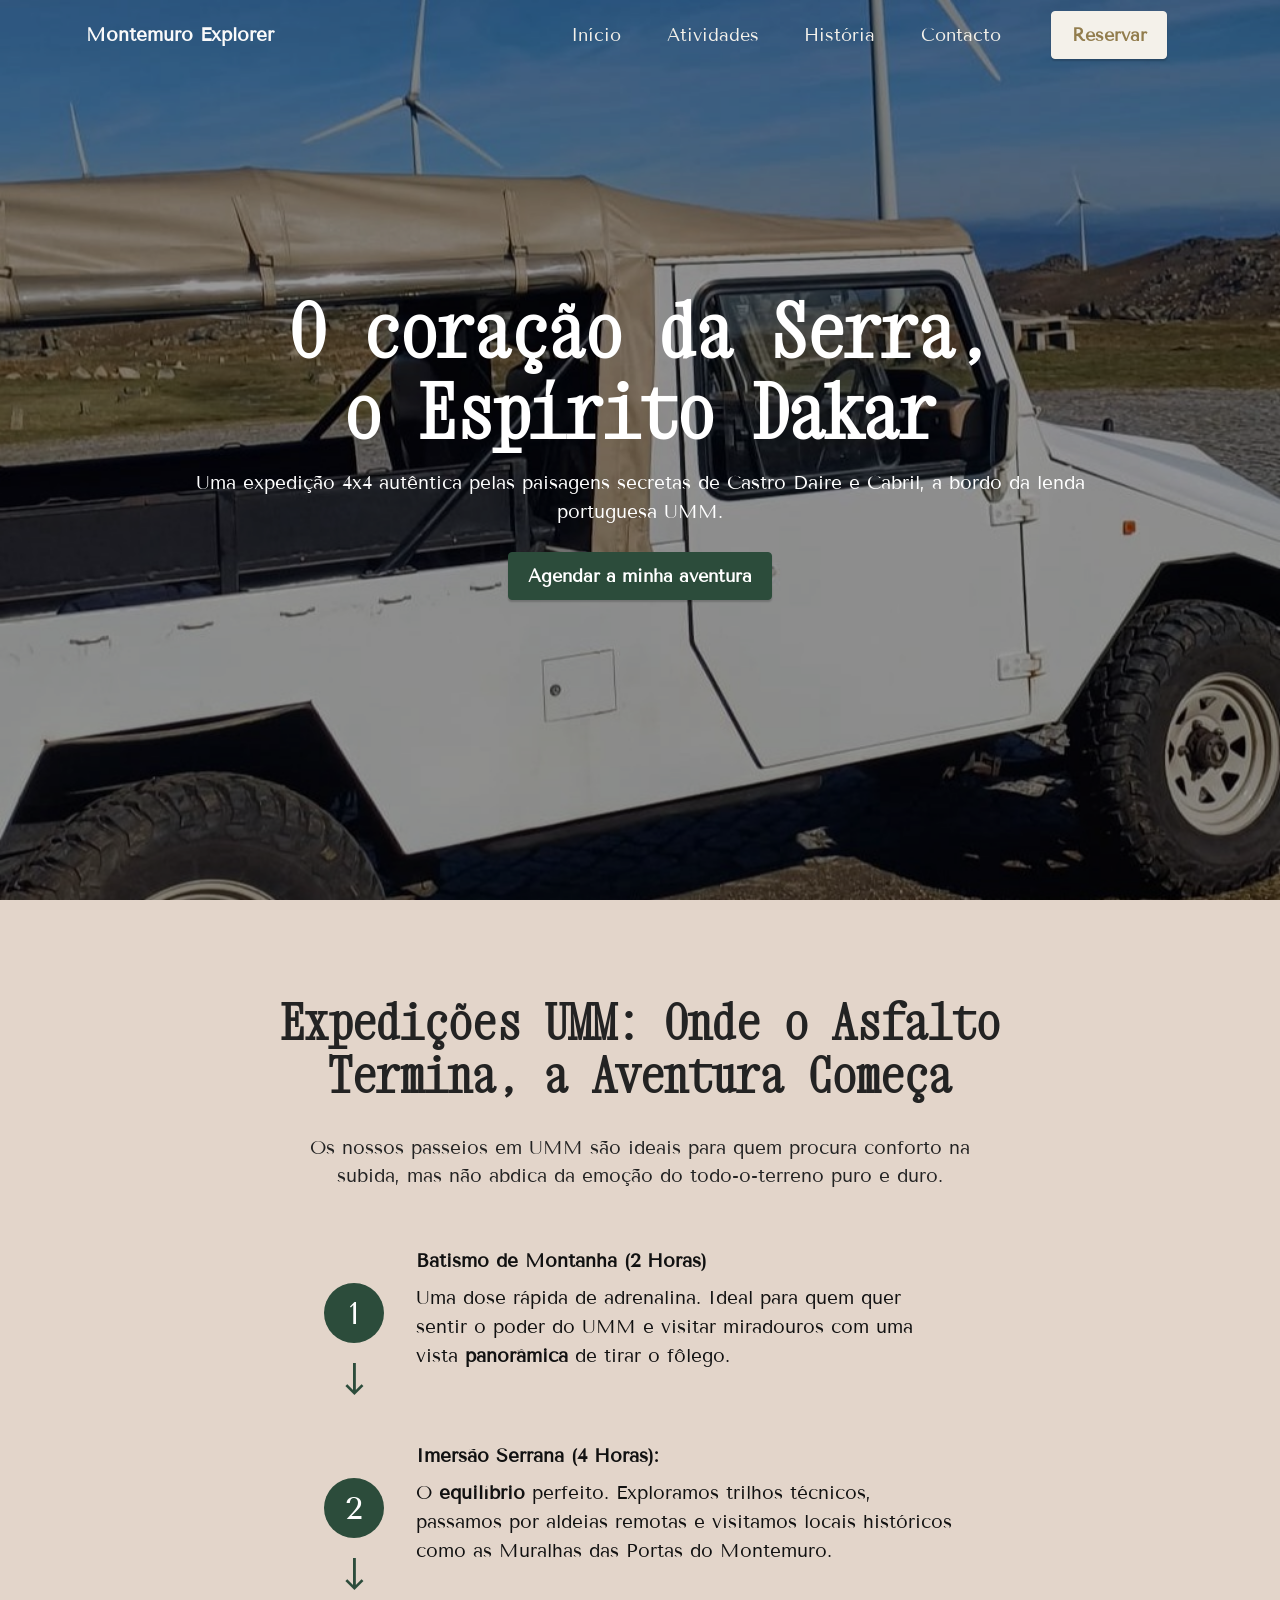
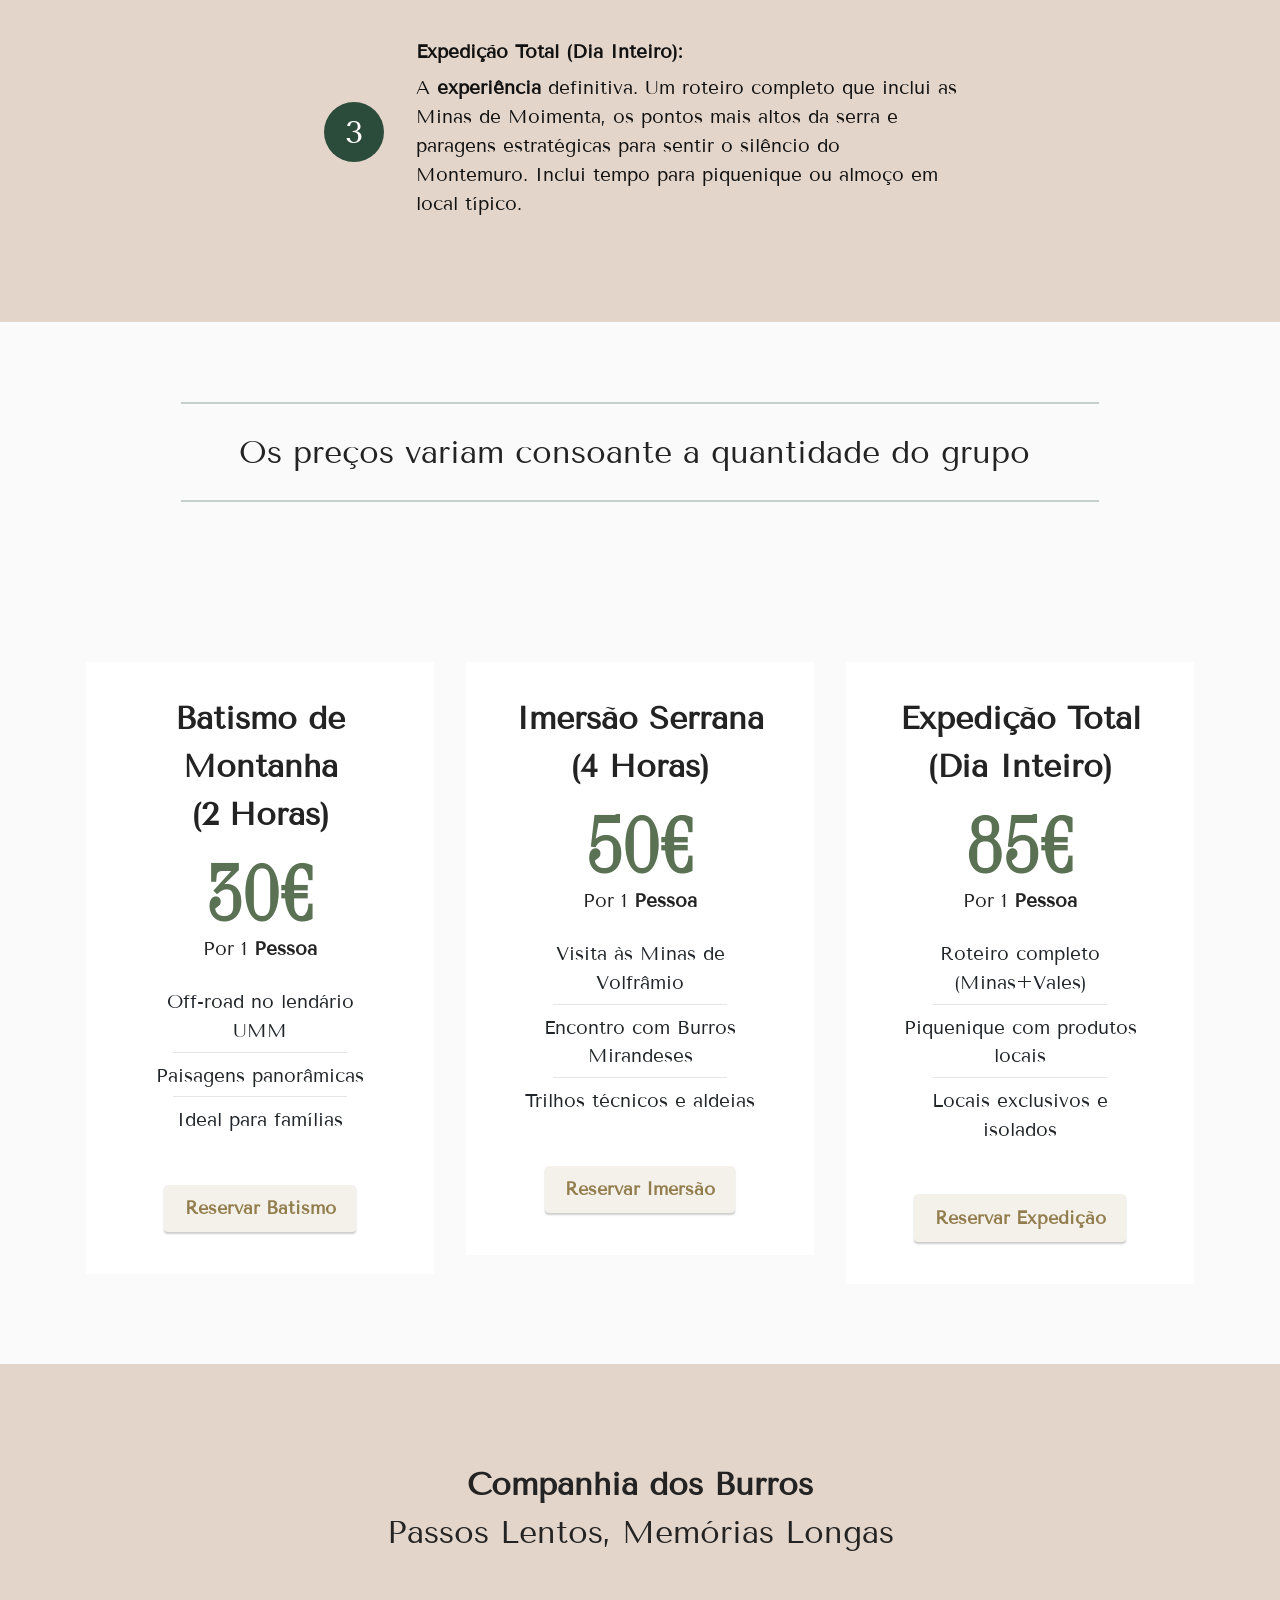
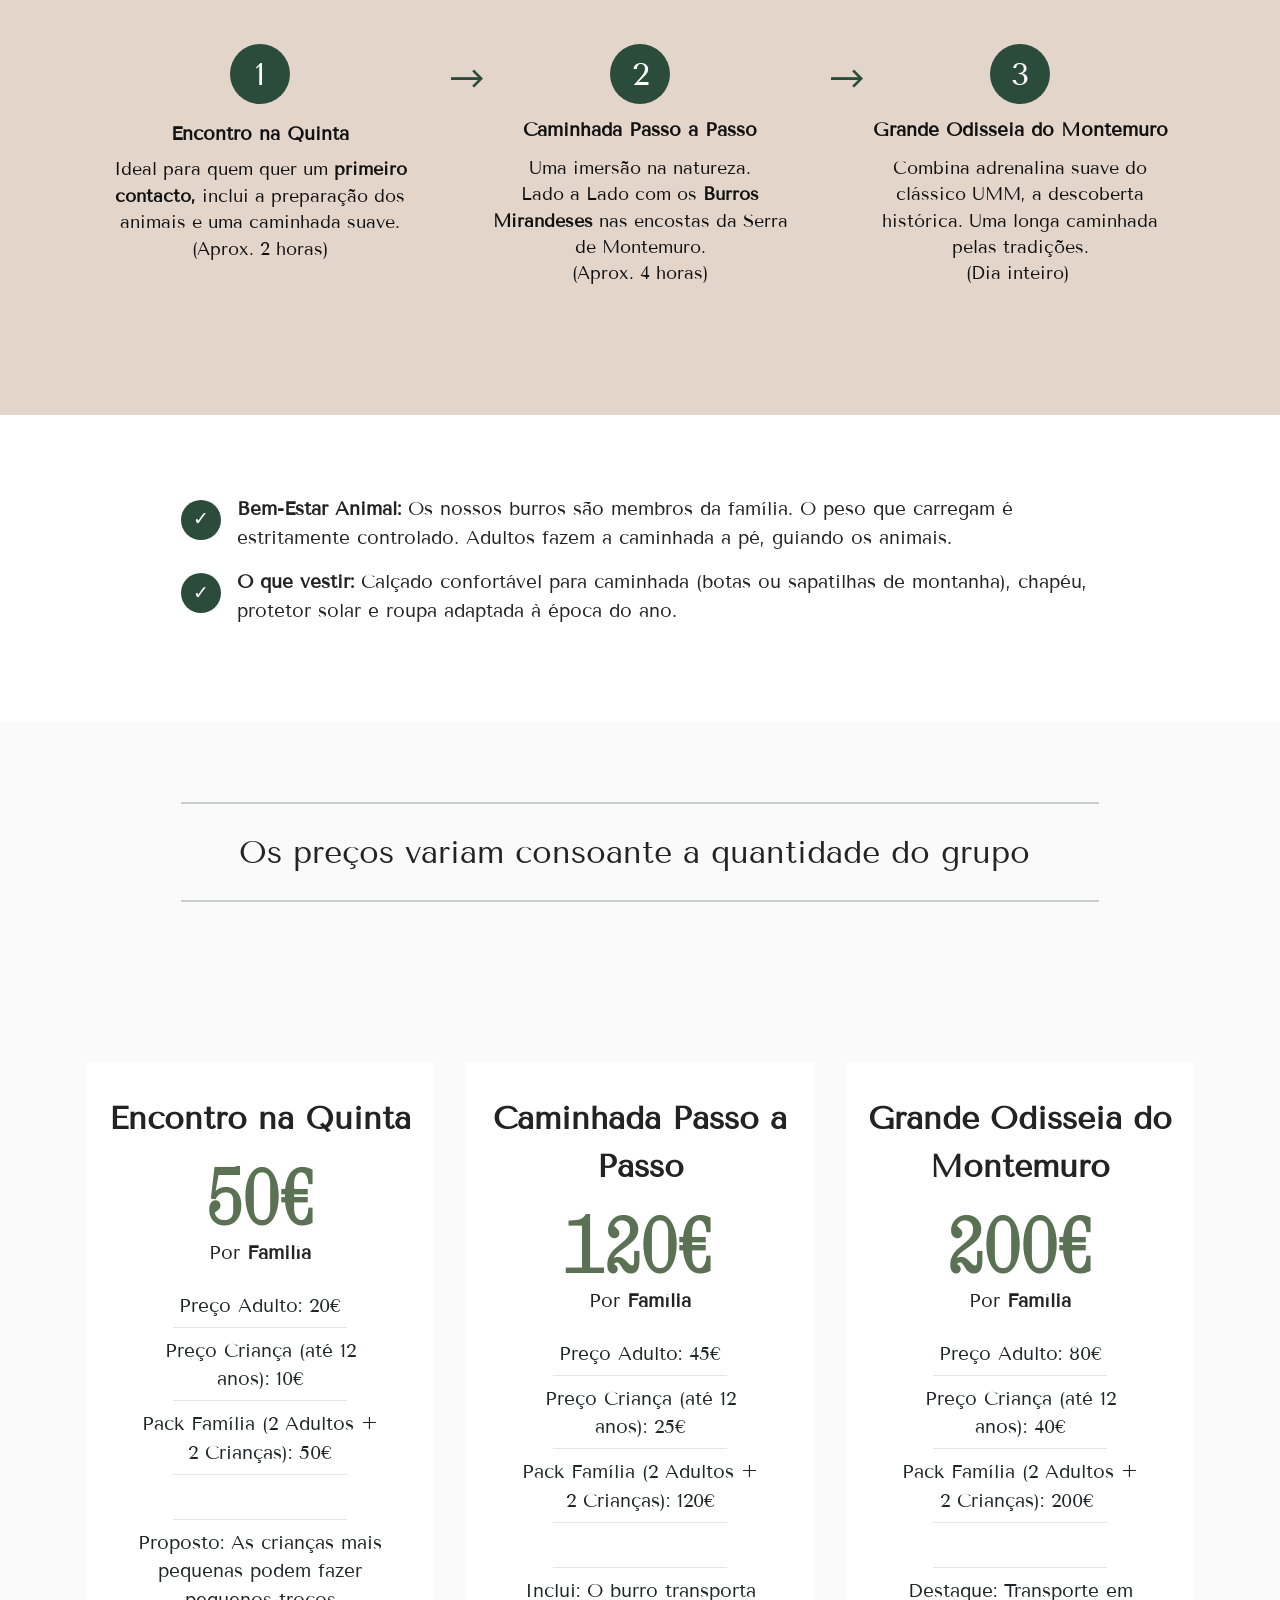
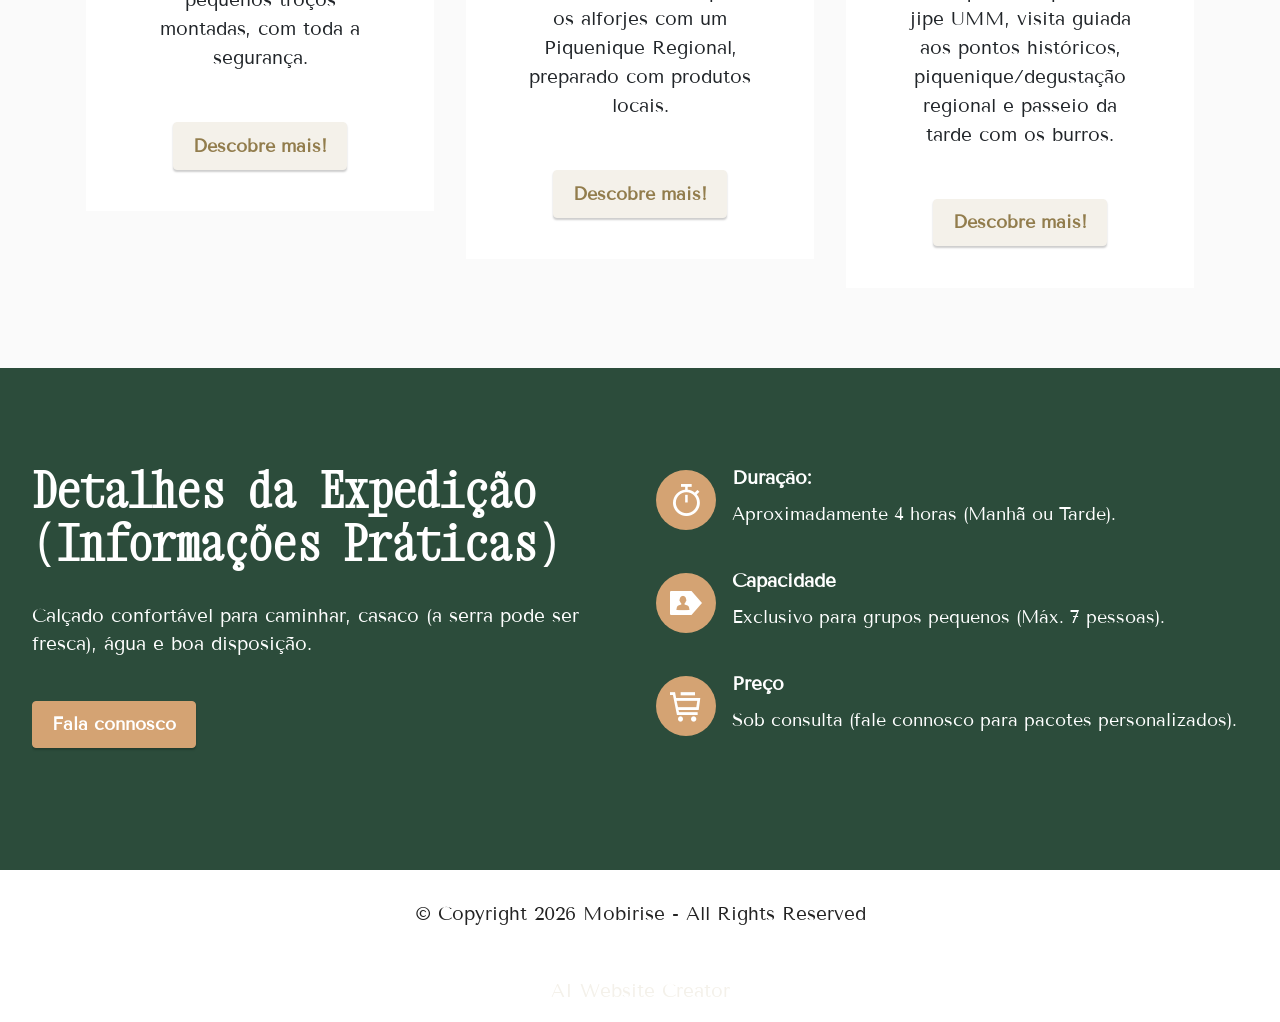
==== commit 87e603b8: "Add files via upload" ====
--- a/Atividades.html
+++ b/Atividades.html
@@ -21,7 +21,7 @@
   <noscript><link rel="stylesheet" href="https://fonts.googleapis.com/css?family=Xanh+Mono:400,400i&display=swap"></noscript>
   <link rel="preload" href="https://fonts.googleapis.com/css?family=Tenor+Sans:400&display=swap" as="style" onload="this.onload=null;this.rel='stylesheet'">
   <noscript><link rel="stylesheet" href="https://fonts.googleapis.com/css?family=Tenor+Sans:400&display=swap"></noscript>
-  <link rel="preload" as="style" href="assets/mobirise/css/mbr-additional.css?v=WEpkL7"><link rel="stylesheet" href="assets/mobirise/css/mbr-additional.css?v=WEpkL7" type="text/css">
+  <link rel="preload" as="style" href="assets/mobirise/css/mbr-additional.css?v=ytTiUA"><link rel="stylesheet" href="assets/mobirise/css/mbr-additional.css?v=ytTiUA" type="text/css">
 
   
   
@@ -455,7 +455,7 @@
             </div>
         </div>
     </div>
-</section><section class="display-7" style="padding: 0;align-items: center;justify-content: center;flex-wrap: wrap;    align-content: center;display: flex;position: relative;height: 4rem;"><a href="https://mobiri.se/" style="flex: 1 1;height: 4rem;position: absolute;width: 100%;z-index: 1;"><img alt="" style="height: 4rem;" src="[data-uri]"></a><p style="margin: 0;text-align: center;" class="display-7">&#8204;</p><a style="z-index:1" href="https://mobirise.com/builder/no-code-website-builder.html">No Code Website Builder</a></section><script src="assets/bootstrap/js/bootstrap.bundle.min.js"></script>  <script src="assets/parallax/jarallax.js"></script>  <script src="assets/smoothscroll/smooth-scroll.js"></script>  <script src="assets/ytplayer/index.js"></script>  <script src="assets/dropdown/js/navbar-dropdown.js"></script>  <script src="assets/theme/js/script.js"></script>  
+</section><section class="display-7" style="padding: 0;align-items: center;justify-content: center;flex-wrap: wrap;    align-content: center;display: flex;position: relative;height: 4rem;"><a href="https://mobiri.se/" style="flex: 1 1;height: 4rem;position: absolute;width: 100%;z-index: 1;"><img alt="" style="height: 4rem;" src="[data-uri]"></a><p style="margin: 0;text-align: center;" class="display-7">&#8204;</p><a style="z-index:1" href="https://mobirise.com/builder/ai-website-creator.html">AI Website Creator</a></section><script src="assets/bootstrap/js/bootstrap.bundle.min.js"></script>  <script src="assets/parallax/jarallax.js"></script>  <script src="assets/smoothscroll/smooth-scroll.js"></script>  <script src="assets/ytplayer/index.js"></script>  <script src="assets/dropdown/js/navbar-dropdown.js"></script>  <script src="assets/theme/js/script.js"></script>  
   
   
 </body>
